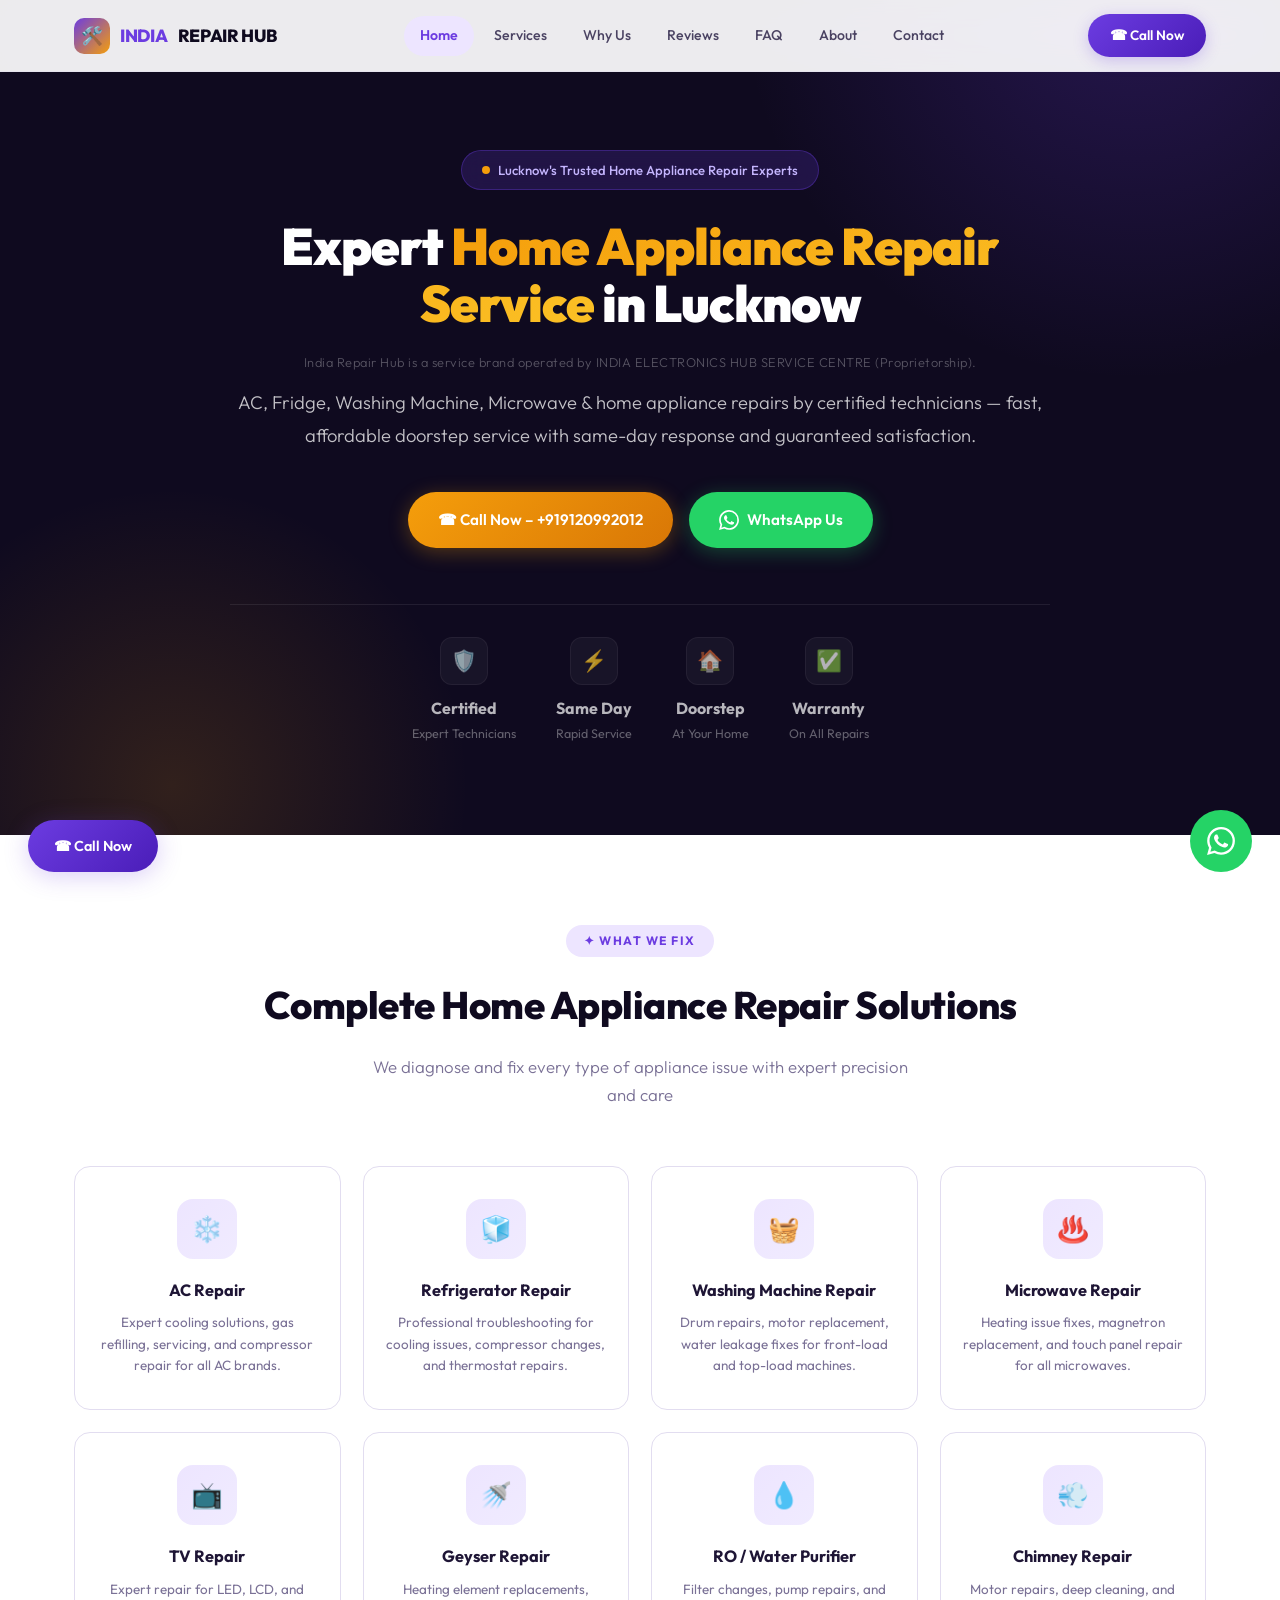
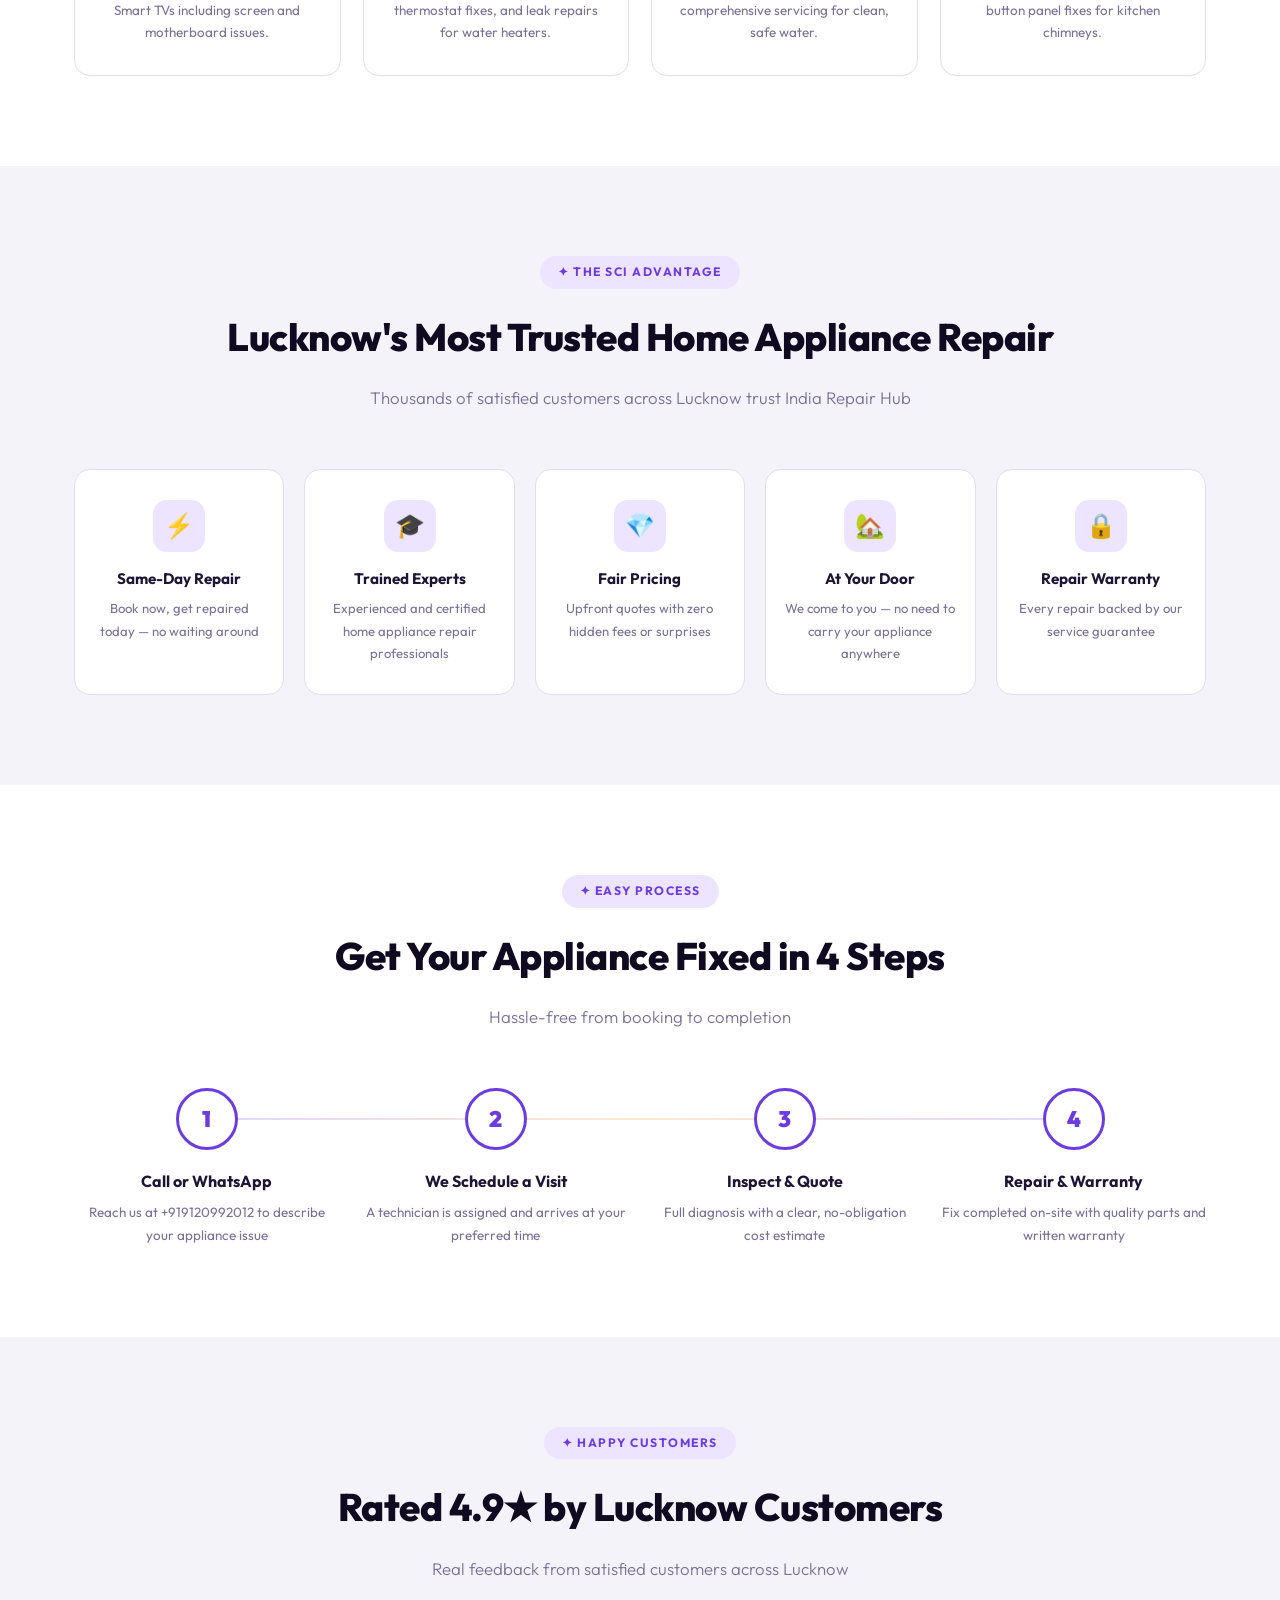
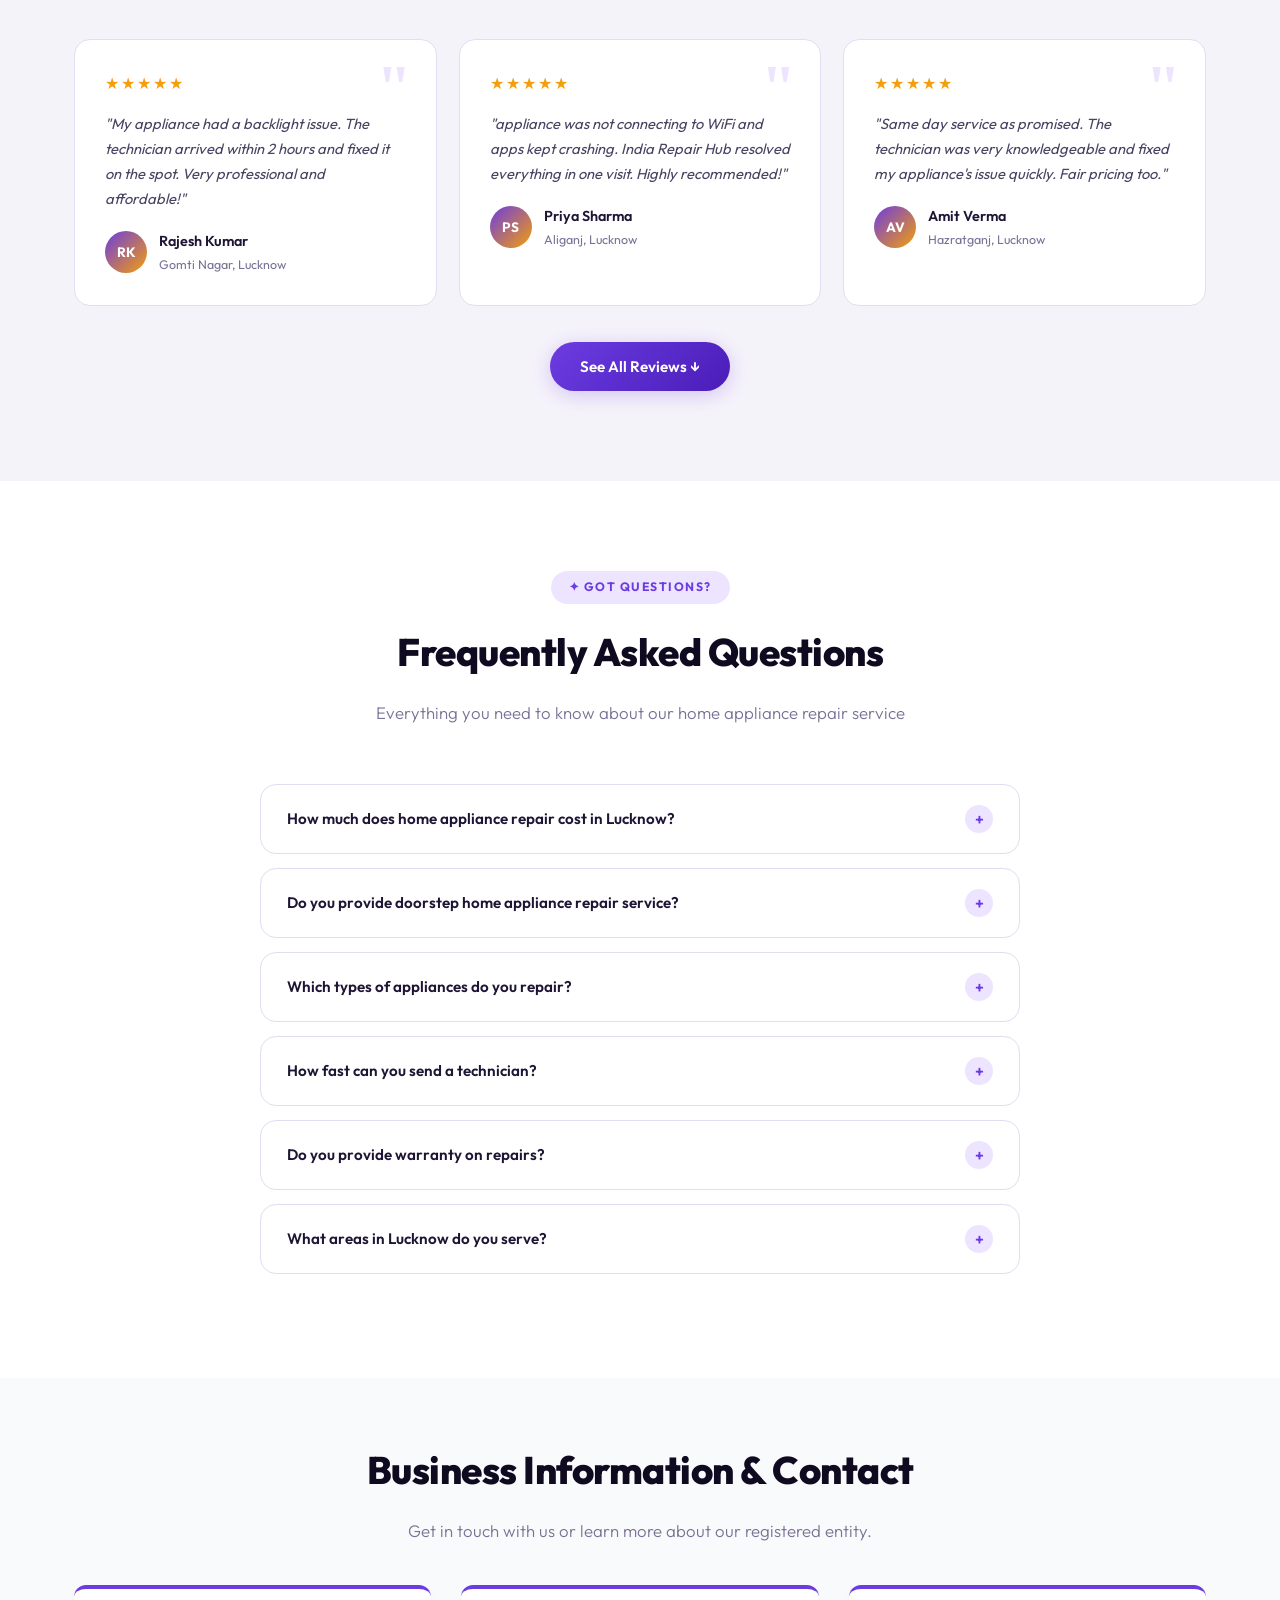
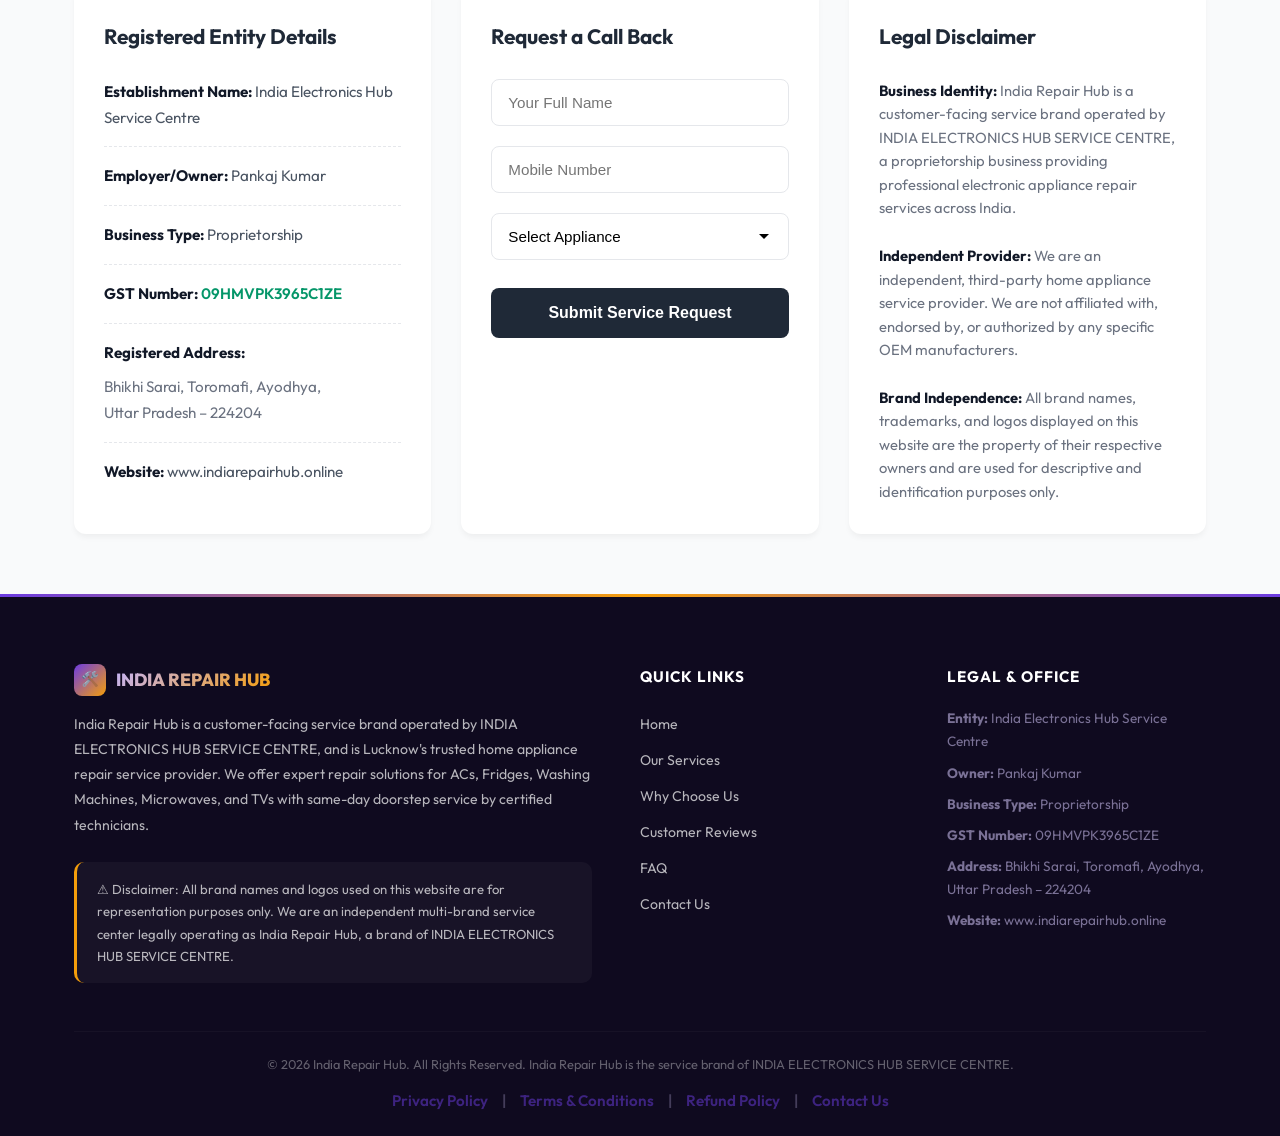
==== index.html @ 1c777e24 "Initial commit with India Repair Hub updates" ====
<!DOCTYPE html>
<html lang="en">
<head>
<meta charset="UTF-8">
<meta name="viewport" content="width=device-width, initial-scale=1.0">
<title>India Repair Hub – Expert Home Appliance Repair Service in Lucknow | AC, Fridge, Washing Machine, Microwave & TV</title>
<meta name="description" content="India Repair Hub offers expert AC, Fridge, Washing Machine, Microwave & home appliance repair in Lucknow. Same-day doorstep service by certified technicians. Call +919120992012 for instant booking.">
<meta name="keywords" content="home appliance repair Lucknow, LED home appliance repair, LCD home appliance repair, Smart home appliance repair, appliance service centre Lucknow, India Repair Hub">
<link rel="stylesheet" href="style.css">
<link rel="icon" type="image/svg+xml" href="data:image/svg+xml,<svg xmlns='http://www.w3.org/2000/svg' viewBox='0 0 100 100'><text y='.9em' font-size='90'>🛠️</text></svg>">
</head>
<body>

<!-- HEADER -->
<header class="header" id="header">
  <div class="header-inner">
    <a href="#home" class="logo">
      <span class="logo-icon">🛠️</span>
      INDIA <span>REPAIR HUB</span>
    </a>
    <nav class="nav" id="desktopNav">
      <a href="#home" class="active">Home</a>
      <a href="#services">Services</a>
      <a href="#why">Why Us</a>
      <a href="#reviews">Reviews</a>
      <a href="#faq">FAQ</a>
      <a href="#business-info">About</a>
      <a href="contact.html">Contact</a>
    </nav>
    <a href="tel:+919120992012" class="header-cta" id="headerCallBtn">&#9742; Call Now</a>
    <button class="menu-toggle" id="menuToggle" aria-label="Open menu">&#9776;</button>
  </div>
</header>

<!-- MOBILE NAV -->
<div class="mobile-nav" id="mobileNav">
  <button class="close-btn" id="closeNav" aria-label="Close menu">&times;</button>
  <a href="#home">Home</a>
  <a href="#services">Services</a>
  <a href="#why">Why Us</a>
  <a href="#reviews">Reviews</a>
  <a href="#faq">FAQ</a>
  <a href="#business-info">About</a>
      <a href="contact.html">Contact</a>
  <a href="tel:+919120992012" class="mobile-phone-btn">&#9742; Call +919120992012</a>
</div>

<!-- HERO -->
<section class="hero" id="home">
  <div class="container">
    <div class="hero-content">
      <div class="hero-badge">
        <span class="badge-dot"></span>
        Lucknow's Trusted Home Appliance Repair Experts
      </div>
      <h1>Expert <span class="highlight">Home Appliance Repair Service</span> in Lucknow</h1>
      <p style="font-size: 0.8rem; margin-bottom: 12px; color: rgba(255, 255, 255, 0.4); font-weight: 300; letter-spacing: 0.5px;">India Repair Hub is a service brand operated by INDIA ELECTRONICS HUB SERVICE CENTRE (Proprietorship).</p>
      <p>AC, Fridge, Washing Machine, Microwave & home appliance repairs by certified technicians — fast, affordable doorstep service with same-day response and guaranteed satisfaction.</p>
      <div class="hero-buttons">
        <a href="tel:+919120992012" class="btn btn-primary" id="heroCallBtn">&#9742; Call Now &ndash; +919120992012</a>
        <a href="https://wa.me/919120992012?text=Hi%2C%20I%20need%20home%20appliance%20repair%20service%20in%20Lucknow" target="_blank" class="btn btn-whatsapp" id="heroWhatsappBtn">
          <svg width="20" height="20" viewBox="0 0 24 24" fill="currentColor"><path d="M17.472 14.382c-.297-.149-1.758-.867-2.03-.967-.273-.099-.471-.148-.67.15-.197.297-.767.966-.94 1.164-.173.199-.347.223-.644.075-.297-.15-1.255-.463-2.39-1.475-.883-.788-1.48-1.761-1.653-2.059-.173-.297-.018-.458.13-.606.134-.133.298-.347.446-.52.149-.174.198-.298.298-.497.099-.198.05-.371-.025-.52-.075-.149-.669-1.612-.916-2.207-.242-.579-.487-.5-.669-.51-.173-.008-.371-.01-.57-.01-.198 0-.52.074-.792.372-.272.297-1.04 1.016-1.04 2.479 0 1.462 1.065 2.875 1.213 3.074.149.198 2.096 3.2 5.077 4.487.709.306 1.262.489 1.694.625.712.227 1.36.195 1.871.118.571-.085 1.758-.719 2.006-1.413.248-.694.248-1.289.173-1.413-.074-.124-.272-.198-.57-.347m-5.421 7.403h-.004a9.87 9.87 0 01-5.031-1.378l-.361-.214-3.741.982.998-3.648-.235-.374a9.86 9.86 0 01-1.51-5.26c.001-5.45 4.436-9.884 9.888-9.884 2.64 0 5.122 1.03 6.988 2.898a9.825 9.825 0 012.893 6.994c-.003 5.45-4.437 9.884-9.885 9.884m8.413-18.297A11.815 11.815 0 0012.05 0C5.495 0 .16 5.335.157 11.892c0 2.096.547 4.142 1.588 5.945L.057 24l6.305-1.654a11.882 11.882 0 005.683 1.448h.005c6.554 0 11.89-5.335 11.893-11.893a11.821 11.821 0 00-3.48-8.413z"/></svg>
          WhatsApp Us
        </a>
      </div>
      <div class="trust-bar">
        <div class="trust-item">
          <div class="t-icon">🛡️</div>
          <strong>Certified</strong>
          <span>Expert Technicians</span>
        </div>
        <div class="trust-item">
          <div class="t-icon">⚡</div>
          <strong>Same Day</strong>
          <span>Rapid Service</span>
        </div>
        <div class="trust-item">
          <div class="t-icon">🏠</div>
          <strong>Doorstep</strong>
          <span>At Your Home</span>
        </div>
        <div class="trust-item">
          <div class="t-icon">✅</div>
          <strong>Warranty</strong>
          <span>On All Repairs</span>
        </div>
      </div>
    </div>
  </div>
</section>

<!-- SERVICES -->
<section class="section" id="services">
  <div class="container">
    <div class="section-header">
      <div class="label">✦ What We Fix</div>
      <h2>Complete Home Appliance Repair Solutions</h2>
      <p>We diagnose and fix every type of appliance issue with expert precision and care</p>
    </div>
        <div class="services-grid">
      <a href="tel:+919120992012" class="service-card" id="serviceAc">
        <div class="s-icon">❄️</div>
        <h3>AC Repair</h3>
        <p>Expert cooling solutions, gas refilling, servicing, and compressor repair for all AC brands.</p>
      </a>
      <a href="tel:+919120992012" class="service-card" id="serviceFridge">
        <div class="s-icon">🧊</div>
        <h3>Refrigerator Repair</h3>
        <p>Professional troubleshooting for cooling issues, compressor changes, and thermostat repairs.</p>
      </a>
      <a href="tel:+919120992012" class="service-card" id="serviceWashingMachine">
        <div class="s-icon">🧺</div>
        <h3>Washing Machine Repair</h3>
        <p>Drum repairs, motor replacement, water leakage fixes for front-load and top-load machines.</p>
      </a>
      <a href="tel:+919120992012" class="service-card" id="serviceMicrowave">
        <div class="s-icon">♨️</div>
        <h3>Microwave Repair</h3>
        <p>Heating issue fixes, magnetron replacement, and touch panel repair for all microwaves.</p>
      </a>
      <a href="tel:+919120992012" class="service-card" id="serviceTv">
        <div class="s-icon">📺</div>
        <h3>TV Repair</h3>
        <p>Expert repair for LED, LCD, and Smart TVs including screen and motherboard issues.</p>
      </a>
      <a href="tel:+919120992012" class="service-card" id="serviceGeyser">
        <div class="s-icon">🚿</div>
        <h3>Geyser Repair</h3>
        <p>Heating element replacements, thermostat fixes, and leak repairs for water heaters.</p>
      </a>
      <a href="tel:+919120992012" class="service-card" id="serviceRO">
        <div class="s-icon">💧</div>
        <h3>RO / Water Purifier</h3>
        <p>Filter changes, pump repairs, and comprehensive servicing for clean, safe water.</p>
      </a>
      <a href="tel:+919120992012" class="service-card" id="serviceChimney">
        <div class="s-icon">💨</div>
        <h3>Chimney Repair</h3>
        <p>Motor repairs, deep cleaning, and button panel fixes for kitchen chimneys.</p>
      </a>
    </div>
  </div>
</section>

<!-- WHY CHOOSE US -->
<section class="section section-alt" id="why">
  <div class="container">
    <div class="section-header">
      <div class="label">✦ The SCI Advantage</div>
      <h2>Lucknow's Most Trusted Home Appliance Repair</h2>
      <p>Thousands of satisfied customers across Lucknow trust India Repair Hub</p>
    </div>
    <div class="why-grid">
      <div class="why-card" id="whySameDay">
        <div class="w-icon">⚡</div>
        <h3>Same-Day Repair</h3>
        <p>Book now, get repaired today — no waiting around</p>
      </div>
      <div class="why-card" id="whyCertified">
        <div class="w-icon">🎓</div>
        <h3>Trained Experts</h3>
        <p>Experienced and certified home appliance repair professionals</p>
      </div>
      <div class="why-card" id="whyPricing">
        <div class="w-icon">💎</div>
        <h3>Fair Pricing</h3>
        <p>Upfront quotes with zero hidden fees or surprises</p>
      </div>
      <div class="why-card" id="whyDoorstep">
        <div class="w-icon">🏡</div>
        <h3>At Your Door</h3>
        <p>We come to you — no need to carry your appliance anywhere</p>
      </div>
      <div class="why-card" id="whyWarranty">
        <div class="w-icon">🔒</div>
        <h3>Repair Warranty</h3>
        <p>Every repair backed by our service guarantee</p>
      </div>
    </div>
  </div>
</section>

<!-- HOW IT WORKS -->
<section class="section" id="process">
  <div class="container">
    <div class="section-header">
      <div class="label">✦ Easy Process</div>
      <h2>Get Your Appliance Fixed in 4 Steps</h2>
      <p>Hassle-free from booking to completion</p>
    </div>
    <div class="process-grid">
      <div class="process-card" id="step1">
        <div class="step">1</div>
        <h3>Call or WhatsApp</h3>
        <p>Reach us at +919120992012 to describe your appliance issue</p>
      </div>
      <div class="process-card" id="step2">
        <div class="step">2</div>
        <h3>We Schedule a Visit</h3>
        <p>A technician is assigned and arrives at your preferred time</p>
      </div>
      <div class="process-card" id="step3">
        <div class="step">3</div>
        <h3>Inspect & Quote</h3>
        <p>Full diagnosis with a clear, no-obligation cost estimate</p>
      </div>
      <div class="process-card" id="step4">
        <div class="step">4</div>
        <h3>Repair & Warranty</h3>
        <p>Fix completed on-site with quality parts and written warranty</p>
      </div>
    </div>
  </div>
</section>

<!-- REVIEWS -->
<section class="section section-alt" id="reviews">
  <div class="container">
    <div class="section-header">
      <div class="label">✦ Happy Customers</div>
      <h2>Rated 4.9★ by Lucknow Customers</h2>
      <p>Real feedback from satisfied customers across Lucknow</p>
    </div>
    <div class="reviews-grid">
      <div class="review-card" id="review1">
        <div class="review-stars">★★★★★</div>
        <p>"My appliance had a backlight issue. The technician arrived within 2 hours and fixed it on the spot. Very professional and affordable!"</p>
        <div class="reviewer"><div class="reviewer-avatar">RK</div><div><div class="reviewer-name">Rajesh Kumar</div><div class="reviewer-loc">Gomti Nagar, Lucknow</div></div></div>
      </div>
      <div class="review-card" id="review2">
        <div class="review-stars">★★★★★</div>
        <p>"appliance was not connecting to WiFi and apps kept crashing. India Repair Hub resolved everything in one visit. Highly recommended!"</p>
        <div class="reviewer"><div class="reviewer-avatar">PS</div><div><div class="reviewer-name">Priya Sharma</div><div class="reviewer-loc">Aliganj, Lucknow</div></div></div>
      </div>
      <div class="review-card" id="review3">
        <div class="review-stars">★★★★★</div>
        <p>"Same day service as promised. The technician was very knowledgeable and fixed my appliance's issue quickly. Fair pricing too."</p>
        <div class="reviewer"><div class="reviewer-avatar">AV</div><div><div class="reviewer-name">Amit Verma</div><div class="reviewer-loc">Hazratganj, Lucknow</div></div></div>
      </div>
      <div class="review-card hidden-review" id="review4">
        <div class="review-stars">★★★★★</div>
        <p>"appliance screen had lines appearing on it. Called them and they sent a technician within 2 hours. Great experience, very polite and skilled!"</p>
        <div class="reviewer"><div class="reviewer-avatar">SM</div><div><div class="reviewer-name">Sneha Mishra</div><div class="reviewer-loc">Indira Nagar, Lucknow</div></div></div>
      </div>
      <div class="review-card hidden-review" id="review5">
        <div class="review-stars">★★★★★</div>
        <p>"Very trustworthy service. No hidden charges and the repair was done right in front of me. Will definitely use again for any appliance issues."</p>
        <div class="reviewer"><div class="reviewer-avatar">VG</div><div><div class="reviewer-name">Vikram Gupta</div><div class="reviewer-loc">Mahanagar, Lucknow</div></div></div>
      </div>
      <div class="review-card hidden-review" id="review6">
        <div class="review-stars">★★★★★</div>
        <p>"Power issue in my appliance was fixed in 30 minutes. The technician explained the problem clearly. Very happy with the service and pricing."</p>
        <div class="reviewer"><div class="reviewer-avatar">NK</div><div><div class="reviewer-name">Neha Kapoor</div><div class="reviewer-loc">Arya Nagar, Lucknow</div></div></div>
      </div>
    </div>
    <div style="text-align:center;margin-top:36px">
      <button class="btn btn-violet" id="seeAllReviewsBtn" onclick="toggleAllReviews()">See All Reviews ↓</button>
    </div>
  </div>
</section>

<!-- FAQ -->
<section class="section" id="faq">
  <div class="container">
    <div class="section-header">
      <div class="label">✦ Got Questions?</div>
      <h2>Frequently Asked Questions</h2>
      <p>Everything you need to know about our home appliance repair service</p>
    </div>
    <div class="faq-list">
      <div class="faq-item" id="faq1">
        <button class="faq-q" onclick="toggleFaq(this)">How much does home appliance repair cost in Lucknow? <span class="icon">+</span></button>
        <div class="faq-a">home appliance repair costs depend on the issue and appliance model. Basic repairs start from ₹300. After diagnosis, our technician will provide an exact quote before proceeding with the repair.</div>
      </div>
      <div class="faq-item" id="faq2">
        <button class="faq-q" onclick="toggleFaq(this)">Do you provide doorstep home appliance repair service? <span class="icon">+</span></button>
        <div class="faq-a">Yes! We provide doorstep home appliance repair service across Lucknow. Our technician will visit your home and repair your appliance on the spot in most cases.</div>
      </div>
      <div class="faq-item" id="faq3">
        <button class="faq-q" onclick="toggleFaq(this)">Which types of appliances do you repair? <span class="icon">+</span></button>
        <div class="faq-a">We repair all types of home appliances — ACs, Refrigerators, Washing Machines, Microwaves, Geysers, ROs, and TVs from all leading manufacturers.</div>
      </div>
      <div class="faq-item" id="faq4">
        <button class="faq-q" onclick="toggleFaq(this)">How fast can you send a technician? <span class="icon">+</span></button>
        <div class="faq-a">We aim for same-day service across Lucknow. In most areas, a technician can reach you within 2-4 hours of booking. For urgent requests, we prioritize immediate dispatch.</div>
      </div>
      <div class="faq-item" id="faq5">
        <button class="faq-q" onclick="toggleFaq(this)">Do you provide warranty on repairs? <span class="icon">+</span></button>
        <div class="faq-a">Absolutely. All repairs and replacement parts come with a service warranty. The duration depends on the repair type and is communicated upfront before work begins.</div>
      </div>
      <div class="faq-item" id="faq6">
        <button class="faq-q" onclick="toggleFaq(this)">What areas in Lucknow do you serve? <span class="icon">+</span></button>
        <div class="faq-a">We serve all areas across Lucknow including Gomti Nagar, Hazratganj, Aliganj, Indira Nagar, Mahanagar, Arya Nagar, Alambagh, Chinhat, Rajajipuram, Vikas Nagar, and more.</div>
      </div>
    </div>
  </div>
</section>

<!-- BUSINESS INFORMATION & CONTACT -->
<section class="section section-alt" id="business-info" style="background-color: #f9fafb; padding: 60px 0;">
  <div class="container">
    <div class="section-header" style="text-align: center; margin-bottom: 40px;">
      <h2>Business Information & Contact</h2>
      <p style="color: var(--text-light); margin-top: 10px;">Get in touch with us or learn more about our registered entity.</p>
    </div>
    <div style="display: grid; grid-template-columns: repeat(auto-fit, minmax(320px, 1fr)); gap: 30px;">
      
      <!-- Card 1: Registered Entity Details -->
      <div style="background: white; padding: 30px; border-radius: 12px; box-shadow: 0 4px 6px -1px rgba(0, 0, 0, 0.05); border-top: 4px solid var(--primary);">
        <h3 style="font-size: 1.3rem; font-weight: 700; color: #1f2937; margin-bottom: 24px;">Registered Entity Details</h3>
        <div style="display: flex; flex-direction: column; gap: 16px; font-size: 0.95rem; color: #4b5563;">
          <div><strong style="color: #111827;">Establishment Name:</strong> India Electronics Hub Service Centre</div>
          <hr style="border: none; border-top: 1px dashed #e5e7eb;">
          <div><strong style="color: #111827;">Employer/Owner:</strong> Pankaj Kumar</div>
          <hr style="border: none; border-top: 1px dashed #e5e7eb;">
          <div><strong style="color: #111827;">Business Type:</strong> Proprietorship</div>
          <hr style="border: none; border-top: 1px dashed #e5e7eb;">
          <div><strong style="color: #111827;">GST Number:</strong> <span style="color: #059669; font-weight: 600;">09HMVPK3965C1ZE</span></div>
          <hr style="border: none; border-top: 1px dashed #e5e7eb;">
          <div>
            <strong style="color: #111827; display: block; margin-bottom: 8px;">Registered Address:</strong>
            <span style="color: #6b7280; line-height: 1.5;">Bhikhi Sarai, Toromafi, Ayodhya,<br>Uttar Pradesh – 224204</span>
          </div>
          <hr style="border: none; border-top: 1px dashed #e5e7eb;">
          <div><strong style="color: #111827;">Website:</strong> www.indiarepairhub.online</div>
        </div>
      </div>

      <!-- Card 2: Request a Call Back -->
      <div style="background: white; padding: 30px; border-radius: 12px; box-shadow: 0 4px 6px -1px rgba(0, 0, 0, 0.05); border-top: 4px solid var(--primary);">
        <h3 style="font-size: 1.3rem; font-weight: 700; color: #1f2937; margin-bottom: 24px;">Request a Call Back</h3>
        <form style="display: flex; flex-direction: column; gap: 20px;">
          <input type="text" placeholder="Your Full Name" required style="width: 100%; padding: 14px 16px; border: 1px solid #e5e7eb; border-radius: 8px; font-size: 0.95rem; outline: none; transition: border-color 0.3s;" onfocus="this.style.borderColor='var(--primary)'" onblur="this.style.borderColor='#e5e7eb'">
          <input type="tel" placeholder="Mobile Number" required style="width: 100%; padding: 14px 16px; border: 1px solid #e5e7eb; border-radius: 8px; font-size: 0.95rem; outline: none; transition: border-color 0.3s;" onfocus="this.style.borderColor='var(--primary)'" onblur="this.style.borderColor='#e5e7eb'">
          <select required style="width: 100%; padding: 14px 16px; border: 1px solid #e5e7eb; border-radius: 8px; font-size: 0.95rem; outline: none; appearance: none; background: white url('data:image/svg+xml;utf8,<svg fill=%22black%22 height=%2224%22 viewBox=%220 0 24 24%22 width=%2224%22 xmlns=%22http://www.w3.org/2000/svg%22><path d=%22M7 10l5 5 5-5z%22/></svg>') no-repeat right 12px center; transition: border-color 0.3s;" onfocus="this.style.borderColor='var(--primary)'" onblur="this.style.borderColor='#e5e7eb'">
            <option value="" disabled selected>Select Appliance</option>
            <option value="AC">AC</option>
            <option value="Refrigerator">Refrigerator</option>
            <option value="Washing Machine">Washing Machine</option>
            <option value="Microwave">Microwave</option>
            <option value="TV">TV</option>
          </select>
          <button type="submit" style="width: 100%; padding: 16px; background: #1f2937; color: white; border: none; border-radius: 8px; font-size: 1rem; font-weight: 600; cursor: pointer; transition: background-color 0.3s; margin-top: 8px;" onmouseover="this.style.backgroundColor='#111827'" onmouseout="this.style.backgroundColor='#1f2937'">Submit Service Request</button>
        </form>
      </div>

      <!-- Card 3: Legal Disclaimer -->
      <div style="background: white; padding: 30px; border-radius: 12px; box-shadow: 0 4px 6px -1px rgba(0, 0, 0, 0.05); border-top: 4px solid var(--primary);">
        <h3 style="font-size: 1.3rem; font-weight: 700; color: #1f2937; margin-bottom: 24px;">Legal Disclaimer</h3>
        <div style="display: flex; flex-direction: column; gap: 24px; font-size: 0.92rem; color: #6b7280; line-height: 1.6;">
          <div><strong style="color: #111827;">Business Identity:</strong> India Repair Hub is a customer-facing service brand operated by INDIA ELECTRONICS HUB SERVICE CENTRE, a proprietorship business providing professional electronic appliance repair services across India.</div>
          <div><strong style="color: #111827;">Independent Provider:</strong> We are an independent, third-party home appliance service provider. We are not affiliated with, endorsed by, or authorized by any specific OEM manufacturers.</div>
          <div><strong style="color: #111827;">Brand Independence:</strong> All brand names, trademarks, and logos displayed on this website are the property of their respective owners and are used for descriptive and identification purposes only.</div>
        </div>
      </div>

    </div>
  </div>
</section>

<!-- FOOTER -->
<footer class="footer" id="siteFooter">
  <div class="container">
    <div class="footer-grid">
      <div>
        <div class="footer-logo">
          <span class="fl-icon">🛠️</span>
          <span class="fl-text">INDIA <span>REPAIR HUB</span></span>
        </div>
        <p class="footer-about">India Repair Hub is a customer-facing service brand operated by INDIA ELECTRONICS HUB SERVICE CENTRE, and is Lucknow's trusted home appliance repair service provider. We offer expert repair solutions for ACs, Fridges, Washing Machines, Microwaves, and TVs with same-day doorstep service by certified technicians.</p>
        <div class="footer-disclaimer">⚠ Disclaimer: All brand names and logos used on this website are for representation purposes only. We are an independent multi-brand service center legally operating as India Repair Hub, a brand of INDIA ELECTRONICS HUB SERVICE CENTRE.</div>
      </div>
      <div>
        <h4>Quick Links</h4>
        <div class="footer-links">
          <a href="index.html#home">Home</a>
          <a href="index.html#services">Our Services</a>
          <a href="index.html#why">Why Choose Us</a>
          <a href="index.html#reviews">Customer Reviews</a>
          <a href="index.html#faq">FAQ</a>
          <a href="contact.html">Contact Us</a>
        </div>
      </div>
      <div>
        <h4>Legal & Office</h4>
        <div style="font-size: 0.85rem; color: var(--text-light); display: flex; flex-direction: column; gap: 8px;">
          <div><strong>Entity:</strong> India Electronics Hub Service Centre</div>
          <div><strong>Owner:</strong> Pankaj Kumar</div>
          <div><strong>Business Type:</strong> Proprietorship</div>
          <div><strong>GST Number:</strong> 09HMVPK3965C1ZE</div>
          <div><strong>Address:</strong> Bhikhi Sarai, Toromafi, Ayodhya, Uttar Pradesh – 224204</div>
          <div><strong>Website:</strong> www.indiarepairhub.online</div>
        </div>
      </div>
    </div>
    <div class="footer-bottom">
      <div style="margin-bottom: 12px;">&copy; 2026 India Repair Hub. All Rights Reserved. India Repair Hub is the service brand of INDIA ELECTRONICS HUB SERVICE CENTRE.</div>
      <div style="display: flex; justify-content: center; align-items: center; gap: 14px; flex-wrap: wrap; font-size: 0.95rem; font-weight: 600;">
        <a href="privacy-policy.html" style="color: var(--primary); text-decoration: none;" onmouseover="this.style.color='var(--primary-dark)'" onmouseout="this.style.color='var(--primary)'">Privacy Policy</a>
        <span style="color: var(--text-light);">|</span>
        <a href="terms-and-conditions.html" style="color: var(--primary); text-decoration: none;" onmouseover="this.style.color='var(--primary-dark)'" onmouseout="this.style.color='var(--primary)'">Terms & Conditions</a>
        <span style="color: var(--text-light);">|</span>
        <a href="refund-policy.html" style="color: var(--primary); text-decoration: none;" onmouseover="this.style.color='var(--primary-dark)'" onmouseout="this.style.color='var(--primary)'">Refund Policy</a>
        <span style="color: var(--text-light);">|</span>
        <a href="contact.html" style="color: var(--primary); text-decoration: none;" onmouseover="this.style.color='var(--primary-dark)'" onmouseout="this.style.color='var(--primary)'">Contact Us</a>
      </div>
    </div>
  </div>
</footer>

<!-- FLOATING BUTTONS -->
<a href="https://wa.me/919120992012?text=Hi%2C%20I%20need%20home%20appliance%20repair%20service%20in%20Lucknow" target="_blank" class="floating-whatsapp" aria-label="WhatsApp" id="floatingWa">
  <svg width="28" height="28" viewBox="0 0 24 24" fill="white"><path d="M17.472 14.382c-.297-.149-1.758-.867-2.03-.967-.273-.099-.471-.148-.67.15-.197.297-.767.966-.94 1.164-.173.199-.347.223-.644.075-.297-.15-1.255-.463-2.39-1.475-.883-.788-1.48-1.761-1.653-2.059-.173-.297-.018-.458.13-.606.134-.133.298-.347.446-.52.149-.174.198-.298.298-.497.099-.198.05-.371-.025-.52-.075-.149-.669-1.612-.916-2.207-.242-.579-.487-.5-.669-.51-.173-.008-.371-.01-.57-.01-.198 0-.52.074-.792.372-.272.297-1.04 1.016-1.04 2.479 0 1.462 1.065 2.875 1.213 3.074.149.198 2.096 3.2 5.077 4.487.709.306 1.262.489 1.694.625.712.227 1.36.195 1.871.118.571-.085 1.758-.719 2.006-1.413.248-.694.248-1.289.173-1.413-.074-.124-.272-.198-.57-.347m-5.421 7.403h-.004a9.87 9.87 0 01-5.031-1.378l-.361-.214-3.741.982.998-3.648-.235-.374a9.86 9.86 0 01-1.51-5.26c.001-5.45 4.436-9.884 9.888-9.884 2.64 0 5.122 1.03 6.988 2.898a9.825 9.825 0 012.893 6.994c-.003 5.45-4.437 9.884-9.885 9.884m8.413-18.297A11.815 11.815 0 0012.05 0C5.495 0 .16 5.335.157 11.892c0 2.096.547 4.142 1.588 5.945L.057 24l6.305-1.654a11.882 11.882 0 005.683 1.448h.005c6.554 0 11.89-5.335 11.893-11.893a11.821 11.821 0 00-3.48-8.413z"/></svg>
</a>
<a href="tel:+919120992012" class="floating-call" id="floatingCall">&#9742; Call Now</a>

<script>
// Sticky header effect
window.addEventListener("scroll", function() {
  document.getElementById("header").classList.toggle("scrolled", window.scrollY > 50);
});

// Mobile nav toggle
document.getElementById("menuToggle").addEventListener("click", function() {
  document.getElementById("mobileNav").classList.add("open");
});
document.getElementById("closeNav").addEventListener("click", function() {
  document.getElementById("mobileNav").classList.remove("open");
});

// Close mobile nav on link click
document.querySelectorAll('.mobile-nav a:not(.close-btn):not(.mobile-phone-btn)').forEach(function(link) {
  link.addEventListener('click', function() {
    document.getElementById('mobileNav').classList.remove('open');
  });
});

// FAQ accordion
function toggleFaq(btn) {
  var item = btn.parentElement;
  document.querySelectorAll('.faq-item.open').forEach(function(el) {
    if (el !== item) el.classList.remove('open');
  });
  item.classList.toggle("open");
}

// Scroll-triggered fade-in animation
var observerOptions = { threshold: 0.15, rootMargin: '0px 0px -40px 0px' };
var observer = new IntersectionObserver(function(entries) {
  entries.forEach(function(entry) {
    if (entry.isIntersecting) {
      entry.target.style.opacity = '1';
      entry.target.style.transform = 'translateY(0)';
    }
  });
}, observerOptions);

document.querySelectorAll('.service-card, .why-card, .process-card, .review-card:not(.hidden-review)').forEach(function(el) {
  el.style.opacity = '0';
  el.style.transform = 'translateY(24px)';
  el.style.transition = 'opacity 0.6s cubic-bezier(0.22,1,0.36,1), transform 0.6s cubic-bezier(0.22,1,0.36,1)';
  observer.observe(el);
});

// Toggle all reviews
function toggleAllReviews() {
  var hidden = document.querySelectorAll('.hidden-review');
  var btn = document.getElementById('seeAllReviewsBtn');
  var isShowing = hidden[0].style.display === 'block';
  hidden.forEach(function(el) {
    if (isShowing) {
      el.style.display = 'none';
    } else {
      el.style.display = 'block';
      el.style.opacity = '0';
      el.style.transform = 'translateY(24px)';
      el.style.transition = 'opacity 0.6s cubic-bezier(0.22,1,0.36,1), transform 0.6s cubic-bezier(0.22,1,0.36,1)';
      setTimeout(function() { el.style.opacity = '1'; el.style.transform = 'translateY(0)'; }, 50);
    }
  });
  btn.textContent = isShowing ? 'See All Reviews ↓' : 'Show Less ↑';
}
</script>
</body>
</html>
---- style.css ----
@import url('https://fonts.googleapis.com/css2?family=Outfit:wght@300;400;500;600;700;800;900&display=swap');

:root {
  /* Unique Indigo-Amber premium palette */
  --primary: #6C3CE1;
  --primary-dark: #4A1DB8;
  --primary-light: #EDE5FF;
  --primary-glow: rgba(108,60,225,0.25);
  --accent: #F59E0B;
  --accent-dark: #D97706;
  --accent-light: #FEF3C7;
  --dark: #0F0A1F;
  --dark-card: #1A1230;
  --text: #1E1535;
  --text-mid: #4A4262;
  --text-light: #7A7196;
  --white: #FFFFFF;
  --off-white: #FAFAFD;
  --light-bg: #F5F3FA;
  --border: #E2DDF0;
  --success: #10B981;
  --whatsapp: #25D366;
  --shadow-sm: 0 2px 12px rgba(108,60,225,0.06);
  --shadow-md: 0 8px 30px rgba(108,60,225,0.10);
  --shadow-lg: 0 16px 50px rgba(108,60,225,0.14);
  --shadow-glow: 0 0 40px rgba(108,60,225,0.18);
  --radius: 16px;
  --radius-sm: 10px;
  --radius-xs: 6px;
  --ease: cubic-bezier(0.22, 1, 0.36, 1);
}

*, *::before, *::after { box-sizing: border-box; margin: 0; padding: 0; }
html { scroll-behavior: smooth; scroll-padding-top: 90px; }

body {
  font-family: 'Outfit', sans-serif;
  color: var(--text);
  line-height: 1.7;
  background: var(--white);
  -webkit-font-smoothing: antialiased;
  overflow-x: hidden;
}

a { text-decoration: none; color: inherit; }
ul { list-style: none; }
img { max-width: 100%; display: block; }
.container { max-width: 1180px; margin: 0 auto; padding: 0 24px; }

/* ===== ANIMATIONS ===== */
@keyframes floatY {
  0%, 100% { transform: translateY(0); }
  50% { transform: translateY(-8px); }
}
@keyframes shimmer {
  0% { background-position: -200% center; }
  100% { background-position: 200% center; }
}
@keyframes pulseGlow {
  0%, 100% { box-shadow: 0 0 0 0 var(--primary-glow); }
  50% { box-shadow: 0 0 0 12px rgba(108,60,225,0); }
}
@keyframes pulseWA {
  0%, 100% { box-shadow: 0 4px 20px rgba(37,211,102,0.35); }
  50% { box-shadow: 0 4px 35px rgba(37,211,102,0.55); }
}
@keyframes slideUp {
  from { opacity: 0; transform: translateY(30px); }
  to { opacity: 1; transform: translateY(0); }
}
@keyframes spinSlow {
  from { transform: rotate(0deg); }
  to { transform: rotate(360deg); }
}

/* ===== HEADER ===== */
.header {
  position: fixed; top: 0; left: 0; right: 0; z-index: 1000;
  background: rgba(255,255,255,0.92);
  backdrop-filter: blur(20px) saturate(180%);
  -webkit-backdrop-filter: blur(20px) saturate(180%);
  border-bottom: 1px solid rgba(226,221,240,0.5);
  transition: all 0.4s var(--ease);
}
.header.scrolled {
  box-shadow: var(--shadow-md);
  background: rgba(255,255,255,0.97);
}
.header-inner {
  display: flex; align-items: center; justify-content: space-between;
  padding: 14px 24px; max-width: 1180px; margin: 0 auto;
}
.logo {
  font-size: 1.1rem; font-weight: 800; color: var(--primary);
  display: flex; align-items: center; gap: 10px;
  letter-spacing: -0.3px;
}
.logo span { color: var(--dark); }
.logo-icon {
  width: 36px; height: 36px; border-radius: 10px;
  background: linear-gradient(135deg, var(--primary), var(--accent));
  display: flex; align-items: center; justify-content: center;
  font-size: 1.1rem; color: white;
}
.nav { display: flex; align-items: center; gap: 4px; }
.nav a {
  padding: 8px 16px; border-radius: 50px;
  font-size: 0.88rem; font-weight: 500; color: var(--text-mid);
  transition: all 0.3s var(--ease); position: relative;
}
.nav a:hover, .nav a.active {
  background: var(--primary-light); color: var(--primary); font-weight: 600;
}
.header-cta {
  display: inline-flex; align-items: center; gap: 6px;
  background: linear-gradient(135deg, var(--primary), var(--primary-dark));
  color: var(--white);
  padding: 10px 22px; border-radius: 50px;
  font-weight: 600; font-size: 0.85rem;
  transition: all 0.3s var(--ease);
  box-shadow: 0 4px 15px var(--primary-glow);
}
.header-cta:hover {
  transform: translateY(-2px);
  box-shadow: 0 6px 25px var(--primary-glow);
}
.menu-toggle {
  display: none; background: none; border: none; font-size: 1.5rem;
  color: var(--dark); cursor: pointer;
}

/* ===== HERO ===== */
.hero {
  padding: 150px 0 90px;
  background: var(--dark);
  position: relative; overflow: hidden; color: var(--white);
}
.hero::before {
  content: ''; position: absolute; top: -50%; right: -20%;
  width: 800px; height: 800px; border-radius: 50%;
  background: radial-gradient(circle, rgba(108,60,225,0.25) 0%, transparent 70%);
  animation: floatY 8s ease-in-out infinite;
}
.hero::after {
  content: ''; position: absolute; bottom: -30%; left: -10%;
  width: 600px; height: 600px; border-radius: 50%;
  background: radial-gradient(circle, rgba(245,158,11,0.15) 0%, transparent 70%);
  animation: floatY 10s ease-in-out infinite 2s;
}
.hero-content {
  position: relative; z-index: 2; text-align: center;
  max-width: 820px; margin: 0 auto;
  animation: slideUp 0.8s var(--ease);
}
.hero-badge {
  display: inline-flex; align-items: center; gap: 8px;
  background: rgba(108,60,225,0.2);
  border: 1px solid rgba(108,60,225,0.35);
  padding: 8px 20px; border-radius: 50px;
  font-size: 0.82rem; font-weight: 500; margin-bottom: 28px;
  backdrop-filter: blur(10px);
  color: #C4B5FD;
}
.hero-badge .badge-dot {
  width: 8px; height: 8px; border-radius: 50%;
  background: var(--accent); animation: pulseGlow 2s infinite;
}
.hero h1 {
  font-size: 3.2rem; font-weight: 900; line-height: 1.1;
  margin-bottom: 20px; letter-spacing: -1px;
}
.hero h1 .highlight {
  background: linear-gradient(135deg, var(--accent), #FBBF24, var(--accent));
  background-size: 200% auto;
  -webkit-background-clip: text;
  -webkit-text-fill-color: transparent;
  background-clip: text;
  animation: shimmer 4s linear infinite;
}
.hero p {
  font-size: 1.15rem; opacity: 0.75; margin-bottom: 40px;
  line-height: 1.8; font-weight: 300;
}
.hero-buttons { display: flex; gap: 16px; justify-content: center; flex-wrap: wrap; }

/* Buttons */
.btn {
  display: inline-flex; align-items: center; gap: 8px;
  padding: 15px 30px; border-radius: 50px;
  font-weight: 600; font-size: 0.95rem;
  transition: all 0.35s var(--ease); border: none; cursor: pointer;
  font-family: 'Outfit', sans-serif; position: relative; overflow: hidden;
}
.btn-primary {
  background: linear-gradient(135deg, var(--accent), var(--accent-dark));
  color: var(--white);
  box-shadow: 0 4px 20px rgba(245,158,11,0.3);
}
.btn-primary:hover {
  transform: translateY(-3px);
  box-shadow: 0 8px 30px rgba(245,158,11,0.45);
}
.btn-whatsapp {
  background: var(--whatsapp); color: var(--white);
  box-shadow: 0 4px 20px rgba(37,211,102,0.3);
}
.btn-whatsapp:hover {
  background: #1EBE5D; transform: translateY(-3px);
  box-shadow: 0 8px 30px rgba(37,211,102,0.4);
}
.btn-violet {
  background: linear-gradient(135deg, var(--primary), var(--primary-dark));
  color: var(--white);
  box-shadow: 0 4px 20px var(--primary-glow);
}
.btn-violet:hover {
  transform: translateY(-3px);
  box-shadow: 0 8px 30px var(--primary-glow);
}

/* Trust Bar */
.trust-bar {
  display: flex; justify-content: center; gap: 40px;
  margin-top: 56px; padding-top: 32px;
  border-top: 1px solid rgba(255,255,255,0.08);
}
.trust-item { text-align: center; font-size: 0.82rem; opacity: 0.7; }
.trust-item .t-icon {
  width: 48px; height: 48px; border-radius: 12px;
  background: rgba(255,255,255,0.06);
  border: 1px solid rgba(255,255,255,0.08);
  display: flex; align-items: center; justify-content: center;
  font-size: 1.3rem; margin: 0 auto 10px;
}
.trust-item strong { display: block; font-size: 1rem; color: var(--white); }
.trust-item span { font-size: 0.78rem; color: rgba(255,255,255,0.5); }

/* ===== SECTIONS ===== */
.section { padding: 90px 0; }
.section-alt { background: var(--light-bg); }
.section-header { text-align: center; margin-bottom: 56px; }
.section-header .label {
  display: inline-flex; align-items: center; gap: 6px;
  background: var(--primary-light); color: var(--primary);
  padding: 6px 18px; border-radius: 50px;
  font-size: 0.76rem; font-weight: 700; text-transform: uppercase;
  letter-spacing: 1.5px; margin-bottom: 16px;
}
.section-header h2 {
  font-size: 2.4rem; font-weight: 800; color: var(--dark);
  margin-bottom: 14px; letter-spacing: -0.5px;
}
.section-header > p {
  color: var(--text-light); max-width: 560px; margin: 0 auto;
  font-size: 1.05rem; font-weight: 300;
}

/* ===== SERVICES ===== */
.services-grid {
  display: grid; grid-template-columns: repeat(4, 1fr); gap: 22px;
}
.service-card {
  background: var(--white); border: 1px solid var(--border);
  border-radius: var(--radius); padding: 32px 22px;
  text-align: center; transition: all 0.4s var(--ease);
  position: relative;
}
.service-card::before {
  content: ''; position: absolute; top: 0; left: 50%;
  transform: translateX(-50%); width: 50px; height: 3px;
  background: linear-gradient(90deg, var(--primary), var(--accent));
  border-radius: 0 0 4px 4px; opacity: 0;
  transition: all 0.4s var(--ease);
}
.service-card:hover {
  transform: translateY(-8px);
  box-shadow: var(--shadow-lg);
  border-color: rgba(108,60,225,0.2);
}
.service-card:hover::before { opacity: 1; width: 80px; }
a.service-card { display: block; color: inherit; cursor: pointer; }
.service-card .s-icon {
  width: 60px; height: 60px; border-radius: 16px;
  background: linear-gradient(135deg, var(--primary-light), #F0EBFF);
  color: var(--primary);
  display: flex; align-items: center; justify-content: center;
  font-size: 1.6rem; margin: 0 auto 18px;
  transition: all 0.4s var(--ease);
}
.service-card:hover .s-icon {
  background: linear-gradient(135deg, var(--primary), var(--primary-dark));
  color: white; transform: scale(1.08);
}
.service-card h3 { font-size: 1.02rem; font-weight: 700; margin-bottom: 8px; }
.service-card p { font-size: 0.84rem; color: var(--text-light); line-height: 1.6; }

/* ===== BRANDS ===== */
.brands-grid {
  display: grid; grid-template-columns: repeat(6, 1fr); gap: 16px;
}
.brand-card {
  background: var(--white); border: 1px solid var(--border);
  border-radius: var(--radius); padding: 22px 14px;
  text-align: center; transition: all 0.4s var(--ease);
  cursor: pointer; position: relative; overflow: hidden;
}
.brand-card::after {
  content: ''; position: absolute; inset: 0;
  background: linear-gradient(135deg, rgba(108,60,225,0.05), rgba(245,158,11,0.05));
  opacity: 0; transition: opacity 0.4s var(--ease);
}
.brand-card:hover {
  transform: translateY(-5px); box-shadow: var(--shadow-md);
  border-color: rgba(108,60,225,0.25);
}
.brand-card:hover::after { opacity: 1; }
.brand-card .b-dot {
  width: 40px; height: 40px; border-radius: 50%;
  margin: 0 auto 10px;
  display: flex; align-items: center; justify-content: center;
  font-size: 1.2rem; font-weight: 800; color: white;
  position: relative; z-index: 1;
}
.brand-card h3 { font-size: 0.85rem; font-weight: 700; position: relative; z-index: 1; }

/* ===== WHY CHOOSE ===== */
.why-grid { display: grid; grid-template-columns: repeat(5, 1fr); gap: 20px; }
.why-card {
  text-align: center; padding: 30px 18px;
  background: var(--white); border-radius: var(--radius);
  border: 1px solid var(--border); transition: all 0.4s var(--ease);
  position: relative; overflow: hidden;
}
.why-card::before {
  content: ''; position: absolute; bottom: 0; left: 0; right: 0;
  height: 3px;
  background: linear-gradient(90deg, var(--primary), var(--accent));
  transform: scaleX(0); transition: transform 0.4s var(--ease);
}
.why-card:hover { transform: translateY(-5px); box-shadow: var(--shadow-md); }
.why-card:hover::before { transform: scaleX(1); }
.why-card .w-icon {
  width: 52px; height: 52px; border-radius: 14px;
  background: var(--primary-light);
  display: flex; align-items: center; justify-content: center;
  font-size: 1.5rem; margin: 0 auto 14px;
  transition: all 0.4s var(--ease);
}
.why-card:hover .w-icon {
  background: linear-gradient(135deg, var(--primary), var(--primary-dark));
  color: white; transform: rotate(-5deg) scale(1.05);
}
.why-card h3 { font-size: 0.95rem; font-weight: 700; margin-bottom: 6px; }
.why-card p { font-size: 0.82rem; color: var(--text-light); }

/* ===== PROCESS ===== */
.process-grid {
  display: grid; grid-template-columns: repeat(4, 1fr); gap: 24px;
  position: relative;
}
.process-grid::before {
  content: ''; position: absolute; top: 30px;
  left: calc(12.5% + 12px); right: calc(12.5% + 12px);
  height: 2px; background: linear-gradient(90deg,
    var(--primary), var(--accent), var(--primary));
  opacity: 0.2;
}
.process-card { text-align: center; position: relative; z-index: 1; }
.process-card .step {
  width: 62px; height: 62px; border-radius: 50%;
  background: var(--white);
  border: 3px solid var(--primary);
  color: var(--primary); display: flex; align-items: center; justify-content: center;
  font-size: 1.4rem; font-weight: 900; margin: 0 auto 18px;
  transition: all 0.4s var(--ease); position: relative;
}
.process-card:hover .step {
  background: linear-gradient(135deg, var(--primary), var(--accent));
  border-color: transparent; color: white;
  transform: scale(1.1);
  box-shadow: 0 0 30px var(--primary-glow);
}
.process-card h3 { font-size: 1rem; font-weight: 700; margin-bottom: 6px; }
.process-card p { font-size: 0.84rem; color: var(--text-light); }

/* ===== REVIEWS ===== */
.reviews-grid { display: grid; grid-template-columns: repeat(3, 1fr); gap: 22px; }
.hidden-review { display: none; }
.review-card {
  background: var(--white); border: 1px solid var(--border);
  border-radius: var(--radius); padding: 30px;
  transition: all 0.4s var(--ease); position: relative;
}
.review-card::before {
  content: '"'; position: absolute; top: 16px; right: 24px;
  font-size: 4rem; font-weight: 900; color: var(--primary-light);
  line-height: 1; font-family: Georgia, serif;
}
.review-card:hover { box-shadow: var(--shadow-md); transform: translateY(-3px); }
.review-stars { color: var(--accent); font-size: 1rem; margin-bottom: 14px; letter-spacing: 2px; }
.review-card > p {
  font-size: 0.92rem; color: var(--text-mid); margin-bottom: 18px;
  font-style: italic; line-height: 1.7; position: relative; z-index: 1;
}
.reviewer { display: flex; align-items: center; gap: 12px; }
.reviewer-avatar {
  width: 42px; height: 42px; border-radius: 50%;
  background: linear-gradient(135deg, var(--primary), var(--accent));
  color: white; display: flex; align-items: center; justify-content: center;
  font-weight: 700; font-size: 0.85rem;
}
.reviewer-name { font-weight: 600; font-size: 0.9rem; }
.reviewer-loc { font-size: 0.78rem; color: var(--text-light); }

/* ===== FAQ ===== */
.faq-list { max-width: 760px; margin: 0 auto; }
.faq-item {
  border: 1px solid var(--border); border-radius: var(--radius);
  margin-bottom: 14px; overflow: hidden; background: var(--white);
  transition: all 0.3s var(--ease);
}
.faq-item:hover { border-color: rgba(108,60,225,0.2); }
.faq-item.open { border-color: var(--primary); box-shadow: var(--shadow-sm); }
.faq-q {
  width: 100%; padding: 20px 26px; background: none; border: none;
  display: flex; align-items: center; justify-content: space-between;
  font-size: 0.95rem; font-weight: 600; font-family: 'Outfit', sans-serif;
  color: var(--text); cursor: pointer; text-align: left;
  transition: all 0.3s var(--ease);
}
.faq-q:hover { color: var(--primary); }
.faq-q .icon {
  width: 28px; height: 28px; border-radius: 50%;
  background: var(--primary-light); color: var(--primary);
  display: flex; align-items: center; justify-content: center;
  font-size: 1rem; font-weight: 600; flex-shrink: 0;
  transition: all 0.4s var(--ease);
}
.faq-item.open .faq-q .icon {
  transform: rotate(45deg);
  background: var(--primary); color: white;
}
.faq-a {
  max-height: 0; overflow: hidden; transition: max-height 0.4s var(--ease);
  padding: 0 26px; font-size: 0.9rem; color: var(--text-light); line-height: 1.8;
}
.faq-item.open .faq-a { max-height: 300px; padding: 0 26px 20px; }

/* ===== CONTACT ===== */
.contact-detail {
  display: flex; align-items: center; gap: 16px;
  padding: 18px 20px; background: var(--off-white); border-radius: var(--radius);
  margin-bottom: 14px; font-weight: 500;
  border: 1px solid var(--border);
  transition: all 0.3s var(--ease);
}
.contact-detail:hover {
  border-color: rgba(108,60,225,0.2);
  box-shadow: var(--shadow-sm);
}
.contact-detail .c-icon {
  width: 46px; height: 46px; border-radius: 12px;
  background: linear-gradient(135deg, var(--primary), var(--primary-dark));
  color: var(--white);
  display: flex; align-items: center; justify-content: center;
  font-size: 1.15rem; flex-shrink: 0;
}

/* ===== CTA BANNER ===== */
.cta-banner {
  padding: 70px 0; text-align: center;
  background: var(--dark);
  position: relative; overflow: hidden;
  color: var(--white);
}
.cta-banner::before {
  content: ''; position: absolute; top: -100px; right: -100px;
  width: 400px; height: 400px; border-radius: 50%;
  background: radial-gradient(circle, rgba(108,60,225,0.2), transparent 70%);
}
.cta-banner::after {
  content: ''; position: absolute; bottom: -80px; left: -80px;
  width: 300px; height: 300px; border-radius: 50%;
  background: radial-gradient(circle, rgba(245,158,11,0.12), transparent 70%);
}
.cta-banner .container { position: relative; z-index: 1; }
.cta-banner h2 { font-size: 2.2rem; font-weight: 800; margin-bottom: 14px; }
.cta-banner p { opacity: 0.7; margin-bottom: 32px; font-size: 1.05rem; font-weight: 300; }

/* ===== FOOTER ===== */
.footer {
  background: var(--dark); color: rgba(255,255,255,0.7);
  padding: 70px 0 0;
  position: relative;
}
.footer::before {
  content: ''; position: absolute; top: 0; left: 0; right: 0;
  height: 3px;
  background: linear-gradient(90deg, var(--primary), var(--accent), var(--primary));
}
.footer-grid {
  display: grid; grid-template-columns: 2fr 1fr 1fr; gap: 48px;
  margin-bottom: 48px;
}
.footer-logo {
  font-size: 1.1rem; font-weight: 800; margin-bottom: 16px;
  display: flex; align-items: center; gap: 10px;
}
.footer-logo .fl-icon {
  width: 32px; height: 32px; border-radius: 8px;
  background: linear-gradient(135deg, var(--primary), var(--accent));
  display: flex; align-items: center; justify-content: center;
  font-size: 0.9rem;
}
.footer-logo .fl-text {
  background: linear-gradient(135deg, #C4B5FD, var(--accent));
  -webkit-background-clip: text; -webkit-text-fill-color: transparent;
  background-clip: text;
}
.footer h4 {
  color: var(--white); font-size: 0.95rem; margin-bottom: 18px;
  text-transform: uppercase; letter-spacing: 1px; font-weight: 700;
}
.footer-about { font-size: 0.88rem; line-height: 1.8; }
.footer-links a {
  display: block; padding: 6px 0; font-size: 0.88rem;
  transition: all 0.3s var(--ease);
}
.footer-links a:hover { color: var(--accent); padding-left: 8px; }
.footer-bottom {
  border-top: 1px solid rgba(255,255,255,0.06);
  padding: 22px 0; text-align: center;
  font-size: 0.8rem; opacity: 0.5;
}
.footer-disclaimer {
  background: rgba(255,255,255,0.04); border-radius: var(--radius-sm);
  padding: 16px 20px; font-size: 0.82rem; margin-top: 24px;
  border-left: 3px solid var(--accent);
  line-height: 1.7;
}

/* ===== FLOATING BUTTONS ===== */
.floating-whatsapp {
  position: fixed; bottom: 28px; right: 28px; z-index: 999;
  width: 62px; height: 62px; border-radius: 50%;
  background: var(--whatsapp); color: var(--white);
  display: flex; align-items: center; justify-content: center;
  font-size: 1.6rem;
  transition: all 0.35s var(--ease); animation: pulseWA 2.5s infinite;
}
.floating-whatsapp:hover { transform: scale(1.12) rotate(-5deg); }
.floating-call {
  position: fixed; bottom: 28px; left: 28px; z-index: 999;
  display: flex; align-items: center; gap: 8px;
  background: linear-gradient(135deg, var(--primary), var(--primary-dark));
  color: var(--white);
  padding: 14px 26px; border-radius: 50px;
  font-weight: 600; font-size: 0.9rem;
  box-shadow: 0 4px 25px var(--primary-glow);
  transition: all 0.35s var(--ease); animation: pulseGlow 2.5s infinite;
}
.floating-call:hover {
  transform: scale(1.05) translateY(-2px);
  box-shadow: 0 8px 35px var(--primary-glow);
}

/* ===== MOBILE NAV ===== */
.mobile-nav {
  display: none; position: fixed; top: 0; left: 0; right: 0; bottom: 0;
  background: rgba(15,10,31,0.97); backdrop-filter: blur(20px);
  z-index: 9999; flex-direction: column;
  align-items: center; justify-content: center; gap: 8px;
}
.mobile-nav.open { display: flex; }
.mobile-nav a {
  color: var(--white); font-size: 1.3rem; font-weight: 600;
  padding: 14px 36px; border-radius: var(--radius-sm);
  transition: all 0.3s var(--ease); text-align: center;
}
.mobile-nav a:hover { background: rgba(108,60,225,0.2); }
.mobile-nav .close-btn {
  position: absolute; top: 18px; right: 18px;
  background: rgba(255,255,255,0.08);
  border: 2px solid rgba(255,255,255,0.15);
  color: var(--white); width: 50px; height: 50px;
  font-size: 1.5rem; cursor: pointer; border-radius: 50%;
  display: flex; align-items: center; justify-content: center;
  transition: all 0.3s var(--ease); z-index: 10000;
}
.mobile-nav .close-btn:hover { background: rgba(108,60,225,0.3); }
.mobile-nav .mobile-phone-btn {
  display: flex; align-items: center; justify-content: center; gap: 10px;
  margin-top: 24px; padding: 16px 40px;
  background: linear-gradient(135deg, var(--primary), var(--accent));
  color: var(--white);
  border-radius: 50px; font-size: 1.15rem; font-weight: 700;
  box-shadow: 0 4px 25px var(--primary-glow);
}

/* ===== PAGE HERO (Sub-pages) ===== */
.page-hero {
  padding: 150px 0 70px;
  background: var(--dark);
  position: relative; overflow: hidden; color: var(--white);
}
.page-hero::before {
  content: ''; position: absolute; top: -40%; right: -15%;
  width: 600px; height: 600px; border-radius: 50%;
  background: radial-gradient(circle, rgba(108,60,225,0.2) 0%, transparent 70%);
  animation: floatY 8s ease-in-out infinite;
}
.page-hero::after {
  content: ''; position: absolute; bottom: -30%; left: -10%;
  width: 400px; height: 400px; border-radius: 50%;
  background: radial-gradient(circle, rgba(245,158,11,0.12) 0%, transparent 70%);
  animation: floatY 10s ease-in-out infinite 2s;
}
.page-hero-content {
  position: relative; z-index: 2; text-align: center;
  max-width: 720px; margin: 0 auto;
  animation: slideUp 0.8s var(--ease);
}
.page-hero h1 {
  font-size: 2.8rem; font-weight: 900; line-height: 1.15;
  margin-bottom: 16px; letter-spacing: -0.5px;
}
.page-hero h1 .highlight {
  background: linear-gradient(135deg, var(--accent), #FBBF24, var(--accent));
  background-size: 200% auto;
  -webkit-background-clip: text;
  -webkit-text-fill-color: transparent;
  background-clip: text;
  animation: shimmer 4s linear infinite;
}
.page-hero p {
  font-size: 1.05rem; opacity: 0.7; line-height: 1.8; font-weight: 300;
}

/* ===== LEGAL CONTENT (Privacy, Terms, Refund) ===== */
.legal-content {
  max-width: 820px; margin: 0 auto;
}
.legal-updated {
  display: inline-flex; align-items: center; gap: 8px;
  background: var(--primary-light); color: var(--primary);
  padding: 8px 20px; border-radius: 50px;
  font-size: 0.82rem; font-weight: 600; margin-bottom: 36px;
}
.legal-update-icon { font-size: 1rem; }
.legal-card {
  background: var(--white); border: 1px solid var(--border);
  border-radius: var(--radius); padding: 32px 36px;
  margin-bottom: 20px; transition: all 0.3s var(--ease);
}
.legal-card:hover {
  border-color: rgba(108,60,225,0.15);
  box-shadow: var(--shadow-sm);
}
.legal-card h2 {
  font-size: 1.25rem; font-weight: 800; color: var(--dark);
  margin-bottom: 16px; padding-bottom: 12px;
  border-bottom: 2px solid var(--primary-light);
}
.legal-card h3 {
  font-size: 1rem; font-weight: 700; color: var(--text);
  margin: 18px 0 10px;
}
.legal-card p {
  font-size: 0.92rem; color: var(--text-mid); line-height: 1.85;
  margin-bottom: 12px;
}
.legal-card ul {
  padding-left: 0; margin: 12px 0;
}
.legal-card ul li {
  position: relative; padding-left: 22px;
  font-size: 0.9rem; color: var(--text-mid); line-height: 1.85;
  margin-bottom: 8px;
}
.legal-card ul li::before {
  content: ''; position: absolute; left: 0; top: 11px;
  width: 8px; height: 8px; border-radius: 50%;
  background: linear-gradient(135deg, var(--primary), var(--accent));
}
.legal-card ul li strong { color: var(--text); }
.legal-card a { color: var(--primary); font-weight: 600; }
.legal-card a:hover { text-decoration: underline; }
.legal-highlight {
  background: var(--accent-light); border: 1px solid rgba(245,158,11,0.3);
  border-radius: var(--radius-sm); padding: 18px 22px; margin: 14px 0;
  border-left: 4px solid var(--accent);
}
.legal-highlight p { margin: 0; color: var(--text); }

/* Legal Contact Card */
.legal-card-contact {
  background: linear-gradient(135deg, rgba(108,60,225,0.03), rgba(245,158,11,0.03));
  border-color: rgba(108,60,225,0.15);
}
.legal-contact-info {
  display: flex; flex-direction: column; gap: 12px; margin-top: 16px;
}
.legal-contact-item {
  display: flex; align-items: center; gap: 14px;
  padding: 12px 16px; background: var(--white);
  border-radius: var(--radius-sm); border: 1px solid var(--border);
  transition: all 0.3s var(--ease);
}
.legal-contact-item:hover {
  border-color: rgba(108,60,225,0.2);
  box-shadow: var(--shadow-sm);
}
.lc-icon {
  width: 38px; height: 38px; border-radius: 10px;
  background: linear-gradient(135deg, var(--primary), var(--primary-dark));
  color: var(--white);
  display: flex; align-items: center; justify-content: center;
  font-size: 1rem; flex-shrink: 0;
}
.lc-icon-wa {
  background: linear-gradient(135deg, var(--whatsapp), #1EBE5D);
}

/* ===== CONTACT PAGE ===== */
.contact-page-grid {
  display: grid; grid-template-columns: 1.2fr 1fr; gap: 40px;
  align-items: start;
}
.contact-form-wrapper {
  background: var(--white); border: 1px solid var(--border);
  border-radius: var(--radius); padding: 40px;
  box-shadow: var(--shadow-sm);
}
.form-header { margin-bottom: 28px; }
.form-header h2 {
  font-size: 1.5rem; font-weight: 800; color: var(--dark);
  margin-bottom: 6px;
}
.form-header p { color: var(--text-light); font-size: 0.92rem; }
.contact-form { display: flex; flex-direction: column; gap: 18px; }
.form-row { display: grid; grid-template-columns: 1fr 1fr; gap: 18px; }
.form-group { display: flex; flex-direction: column; gap: 6px; }
.form-group label {
  font-size: 0.85rem; font-weight: 600; color: var(--text);
}
.form-group .required { color: #EF4444; }
.form-group input,
.form-group select,
.form-group textarea {
  padding: 13px 16px; border: 1px solid var(--border);
  border-radius: var(--radius-sm); font-family: 'Outfit', sans-serif;
  font-size: 0.92rem; color: var(--text);
  background: var(--off-white); transition: all 0.3s var(--ease);
  outline: none;
}
.form-group input:focus,
.form-group select:focus,
.form-group textarea:focus {
  border-color: var(--primary); box-shadow: 0 0 0 3px var(--primary-glow);
  background: var(--white);
}
.form-group input::placeholder,
.form-group textarea::placeholder {
  color: var(--text-light); font-weight: 300;
}
.form-group textarea { resize: vertical; min-height: 100px; }
.form-group select { cursor: pointer; }
.form-submit-btn {
  width: 100%; justify-content: center; padding: 16px;
  font-size: 1rem; margin-top: 4px;
}
.form-success {
  text-align: center; padding: 48px 24px;
  animation: slideUp 0.5s var(--ease);
}
.form-success .success-icon { font-size: 3.5rem; margin-bottom: 16px; }
.form-success h3 {
  font-size: 1.4rem; font-weight: 800; color: var(--dark);
  margin-bottom: 10px;
}
.form-success p { color: var(--text-light); font-size: 0.95rem; }

/* Contact Sidebar */
.contact-info-sidebar { display: flex; flex-direction: column; gap: 24px; }
.info-card {
  background: var(--white); border: 1px solid var(--border);
  border-radius: var(--radius); overflow: hidden;
  box-shadow: var(--shadow-sm);
}
.info-card-header {
  padding: 24px 28px 18px;
  background: linear-gradient(135deg, rgba(108,60,225,0.04), rgba(245,158,11,0.04));
  border-bottom: 1px solid var(--border);
}
.info-card-header h3 {
  font-size: 1.15rem; font-weight: 800; color: var(--dark);
  margin-bottom: 4px;
}
.info-card-header p { color: var(--text-light); font-size: 0.85rem; }
.info-items { padding: 8px 14px; }
.info-item {
  display: flex; align-items: center; gap: 14px;
  padding: 14px; border-radius: var(--radius-sm);
  transition: all 0.3s var(--ease); cursor: default;
}
a.info-item { cursor: pointer; }
.info-item:hover { background: var(--light-bg); }
.info-icon {
  width: 42px; height: 42px; border-radius: 12px;
  background: linear-gradient(135deg, var(--primary), var(--primary-dark));
  color: var(--white);
  display: flex; align-items: center; justify-content: center;
  font-size: 1.1rem; flex-shrink: 0;
}
.info-icon-wa {
  background: linear-gradient(135deg, var(--whatsapp), #1EBE5D);
}
.info-icon-hours {
  background: linear-gradient(135deg, var(--accent), var(--accent-dark));
}
.info-item strong {
  display: block; font-size: 0.88rem; font-weight: 700; color: var(--text);
}
.info-item span {
  font-size: 0.82rem; color: var(--text-light);
}

/* Map Card */
.map-card {
  background: var(--white); border: 1px solid var(--border);
  border-radius: var(--radius); padding: 24px;
  box-shadow: var(--shadow-sm);
}
.map-card h3 {
  font-size: 1.05rem; font-weight: 700; color: var(--dark);
  margin-bottom: 14px;
}
.map-embed { border-radius: 12px; overflow: hidden; margin-bottom: 12px; }
.map-note {
  font-size: 0.82rem; color: var(--text-light);
  text-align: center; margin-top: 8px;
}

/* ===== REFUND HIGHLIGHTS ===== */
.refund-highlights {
  display: grid; grid-template-columns: repeat(3, 1fr); gap: 18px;
  margin-bottom: 36px;
}
.refund-highlight-card {
  text-align: center; padding: 28px 18px;
  background: var(--white); border: 1px solid var(--border);
  border-radius: var(--radius);
  transition: all 0.4s var(--ease);
}
.refund-highlight-card:hover {
  transform: translateY(-5px); box-shadow: var(--shadow-md);
  border-color: rgba(108,60,225,0.2);
}
.rh-icon {
  width: 52px; height: 52px; border-radius: 14px;
  background: var(--primary-light);
  display: flex; align-items: center; justify-content: center;
  font-size: 1.5rem; margin: 0 auto 12px;
}
.refund-highlight-card h3 {
  font-size: 0.95rem; font-weight: 700; color: var(--dark);
  margin-bottom: 4px;
}
.refund-highlight-card p {
  font-size: 0.82rem; color: var(--text-light); line-height: 1.6;
}

/* Refund Scenarios */
.refund-scenario {
  border-radius: var(--radius-sm); padding: 18px 22px; margin: 16px 0;
}
.refund-scenario h3 { margin: 0 0 12px; font-size: 0.95rem; }
.refund-eligible {
  background: rgba(16,185,129,0.06); border: 1px solid rgba(16,185,129,0.2);
  border-left: 4px solid var(--success);
}
.refund-ineligible {
  background: rgba(239,68,68,0.04); border: 1px solid rgba(239,68,68,0.15);
  border-left: 4px solid #EF4444;
}

/* Refund Steps */
.refund-steps { display: flex; flex-direction: column; gap: 16px; margin-top: 16px; }
.refund-step {
  display: flex; align-items: flex-start; gap: 16px;
  padding: 16px; background: var(--off-white);
  border-radius: var(--radius-sm); border: 1px solid var(--border);
}
.rs-number {
  width: 38px; height: 38px; border-radius: 50%;
  background: linear-gradient(135deg, var(--primary), var(--accent));
  color: var(--white); display: flex; align-items: center; justify-content: center;
  font-weight: 800; font-size: 0.95rem; flex-shrink: 0;
}
.refund-step h4 {
  font-size: 0.92rem; font-weight: 700; color: var(--dark);
  margin-bottom: 2px;
}
.refund-step p {
  font-size: 0.85rem; color: var(--text-mid); line-height: 1.7; margin: 0;
}

/* Timeline Table */
.timeline-table { overflow-x: auto; margin-top: 16px; }
.timeline-table table {
  width: 100%; border-collapse: collapse;
  border-radius: var(--radius-sm); overflow: hidden;
  border: 1px solid var(--border);
}
.timeline-table th {
  background: linear-gradient(135deg, var(--primary), var(--primary-dark));
  color: var(--white); padding: 14px 18px;
  font-size: 0.85rem; font-weight: 700; text-align: left;
}
.timeline-table td {
  padding: 14px 18px; font-size: 0.88rem; color: var(--text-mid);
  border-bottom: 1px solid var(--border);
}
.timeline-table tr:last-child td { border-bottom: none; }
.timeline-table tr:hover td { background: var(--light-bg); }

/* ===== RESPONSIVE ===== */
@media (max-width: 1024px) {
  .services-grid { grid-template-columns: repeat(2, 1fr); }
  .why-grid { grid-template-columns: repeat(3, 1fr); }
  .brands-grid { grid-template-columns: repeat(3, 1fr); }
  .footer-grid { grid-template-columns: 1fr 1fr; }
  .contact-page-grid { grid-template-columns: 1fr; }
  .refund-highlights { grid-template-columns: repeat(3, 1fr); }
}
@media (max-width: 768px) {
  .nav { display: none; }
  .menu-toggle { display: block; }
  .header-inner { padding: 10px 16px; }
  .logo { font-size: 0.9rem; gap: 7px; }
  .logo-icon { width: 30px; height: 30px; font-size: 0.9rem; border-radius: 8px; }
  .header-cta { padding: 8px 16px; font-size: 0.78rem; }
  .hero { padding: 130px 0 70px; }
  .hero h1 { font-size: 2rem; }
  .hero p { font-size: 0.95rem; }
  .section { padding: 60px 0; }
  .section-header h2 { font-size: 1.7rem; }
  .services-grid { grid-template-columns: 1fr 1fr; gap: 14px; }
  .why-grid { grid-template-columns: 1fr 1fr; }
  .process-grid { grid-template-columns: 1fr 1fr; gap: 18px; }
  .process-grid::before { display: none; }
  .reviews-grid { grid-template-columns: 1fr; }
  .trust-bar { flex-wrap: wrap; gap: 20px; }
  .hero-buttons { flex-direction: column; align-items: center; }
  .brands-grid { grid-template-columns: repeat(3, 1fr); gap: 12px; }
  .footer-grid { grid-template-columns: 1fr; gap: 32px; }
  .floating-call { 
    bottom: 0; left: 0; right: 0; width: 100%; 
    border-radius: 20px 20px 0 0;
    justify-content: center; padding: 18px; font-size: 1.15rem; font-weight: 700;
    background: var(--primary);
    color: #ffffff;
    box-shadow: 0 -4px 12px rgba(0,0,0,0.15);
    border-top: 1px solid rgba(255,255,255,0.15);
    z-index: 1000;
  }
  .floating-whatsapp { bottom: 85px; right: 20px; }
  body { padding-bottom: 60px; }
  .cta-banner h2 { font-size: 1.6rem; }
  .page-hero { padding: 130px 0 60px; }
  .page-hero h1 { font-size: 2rem; }
  .page-hero p { font-size: 0.92rem; }
  .contact-page-grid { grid-template-columns: 1fr; gap: 28px; }
  .contact-form-wrapper { padding: 28px 22px; }
  .legal-card { padding: 24px 22px; }
  .form-row { grid-template-columns: 1fr; }
  .refund-highlights { grid-template-columns: 1fr; }
}
@media (max-width: 480px) {
  .services-grid { grid-template-columns: 1fr; }
  .why-grid { grid-template-columns: 1fr; }
  .process-grid { grid-template-columns: 1fr; }
  .brands-grid { grid-template-columns: repeat(2, 1fr); }
  .hero h1 { font-size: 1.7rem; }
  .trust-bar { gap: 14px; }
  .trust-item .t-icon { width: 40px; height: 40px; font-size: 1.1rem; }
  .page-hero h1 { font-size: 1.7rem; }
  .legal-card { padding: 20px 18px; }
  .legal-card h2 { font-size: 1.1rem; }
  .contact-form-wrapper { padding: 22px 16px; }
}

@keyframes shimmerBar {
  to { background-position: 200% center; }
}
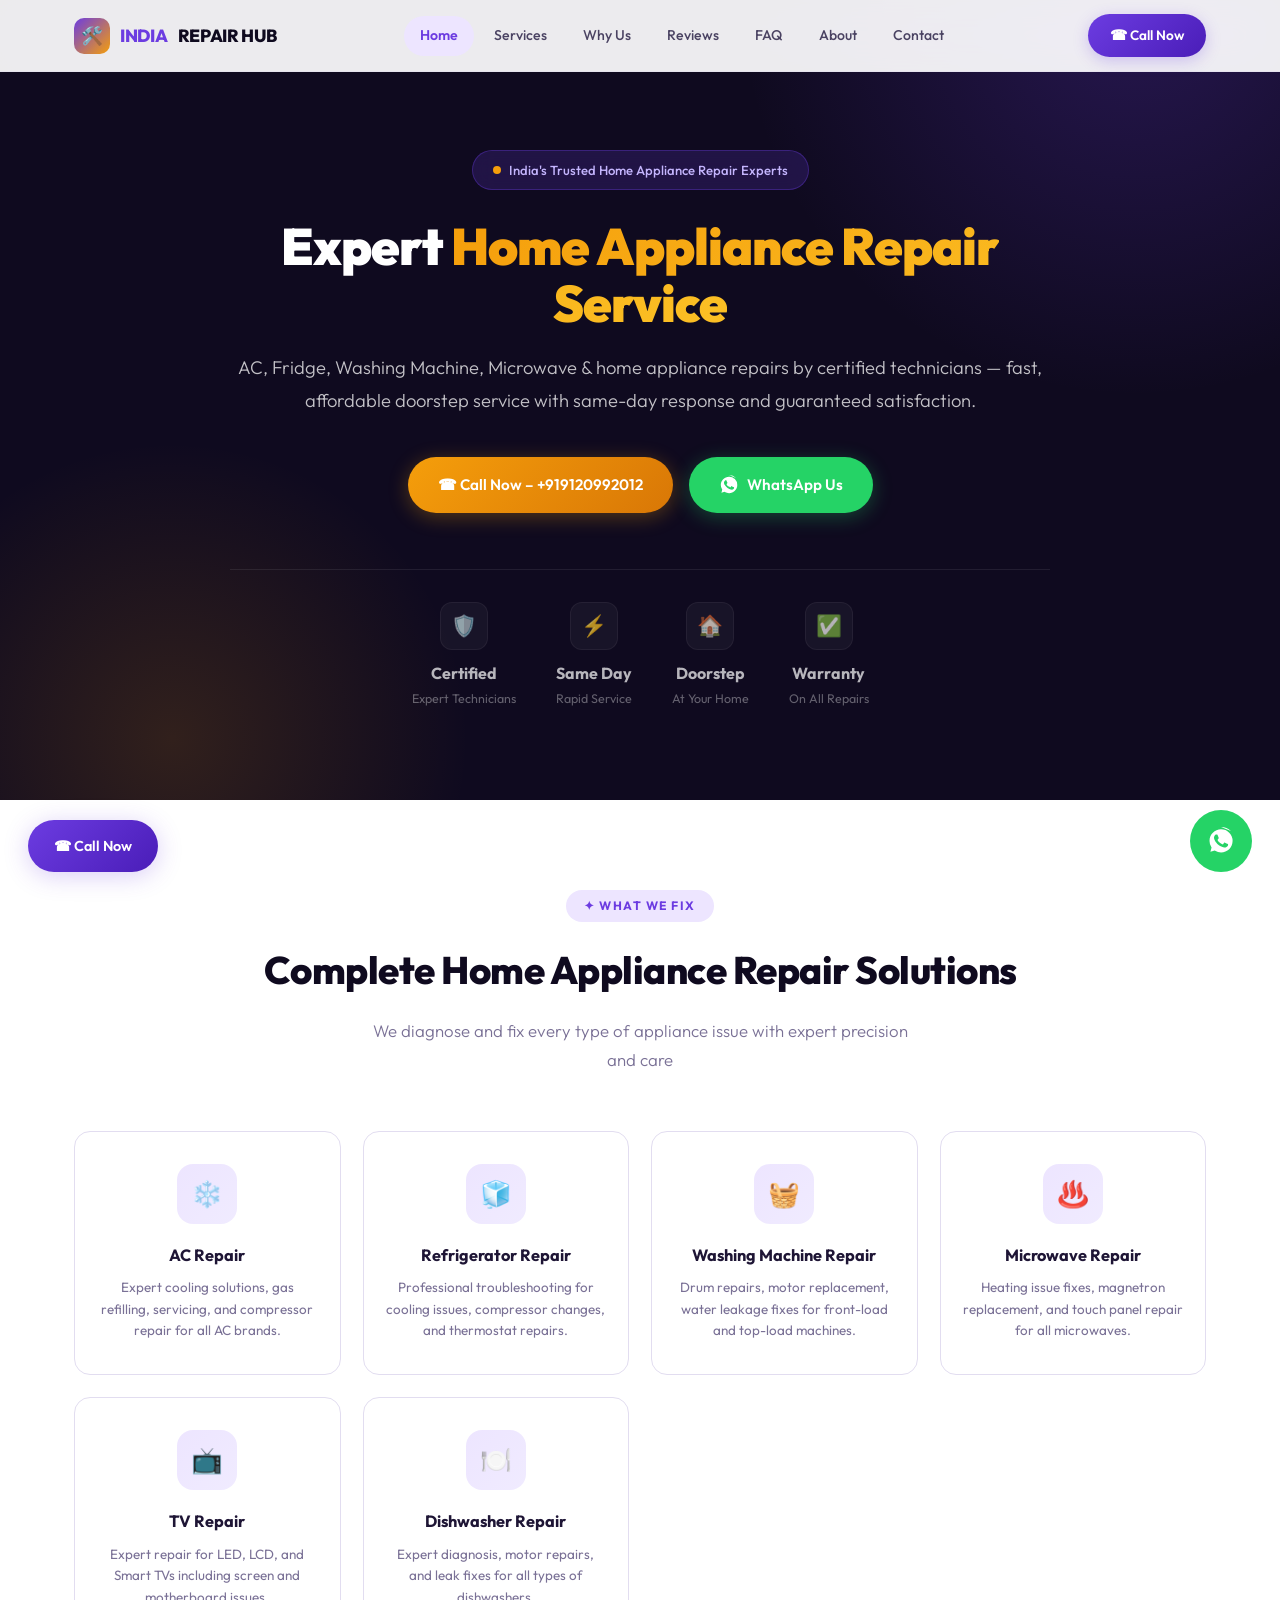
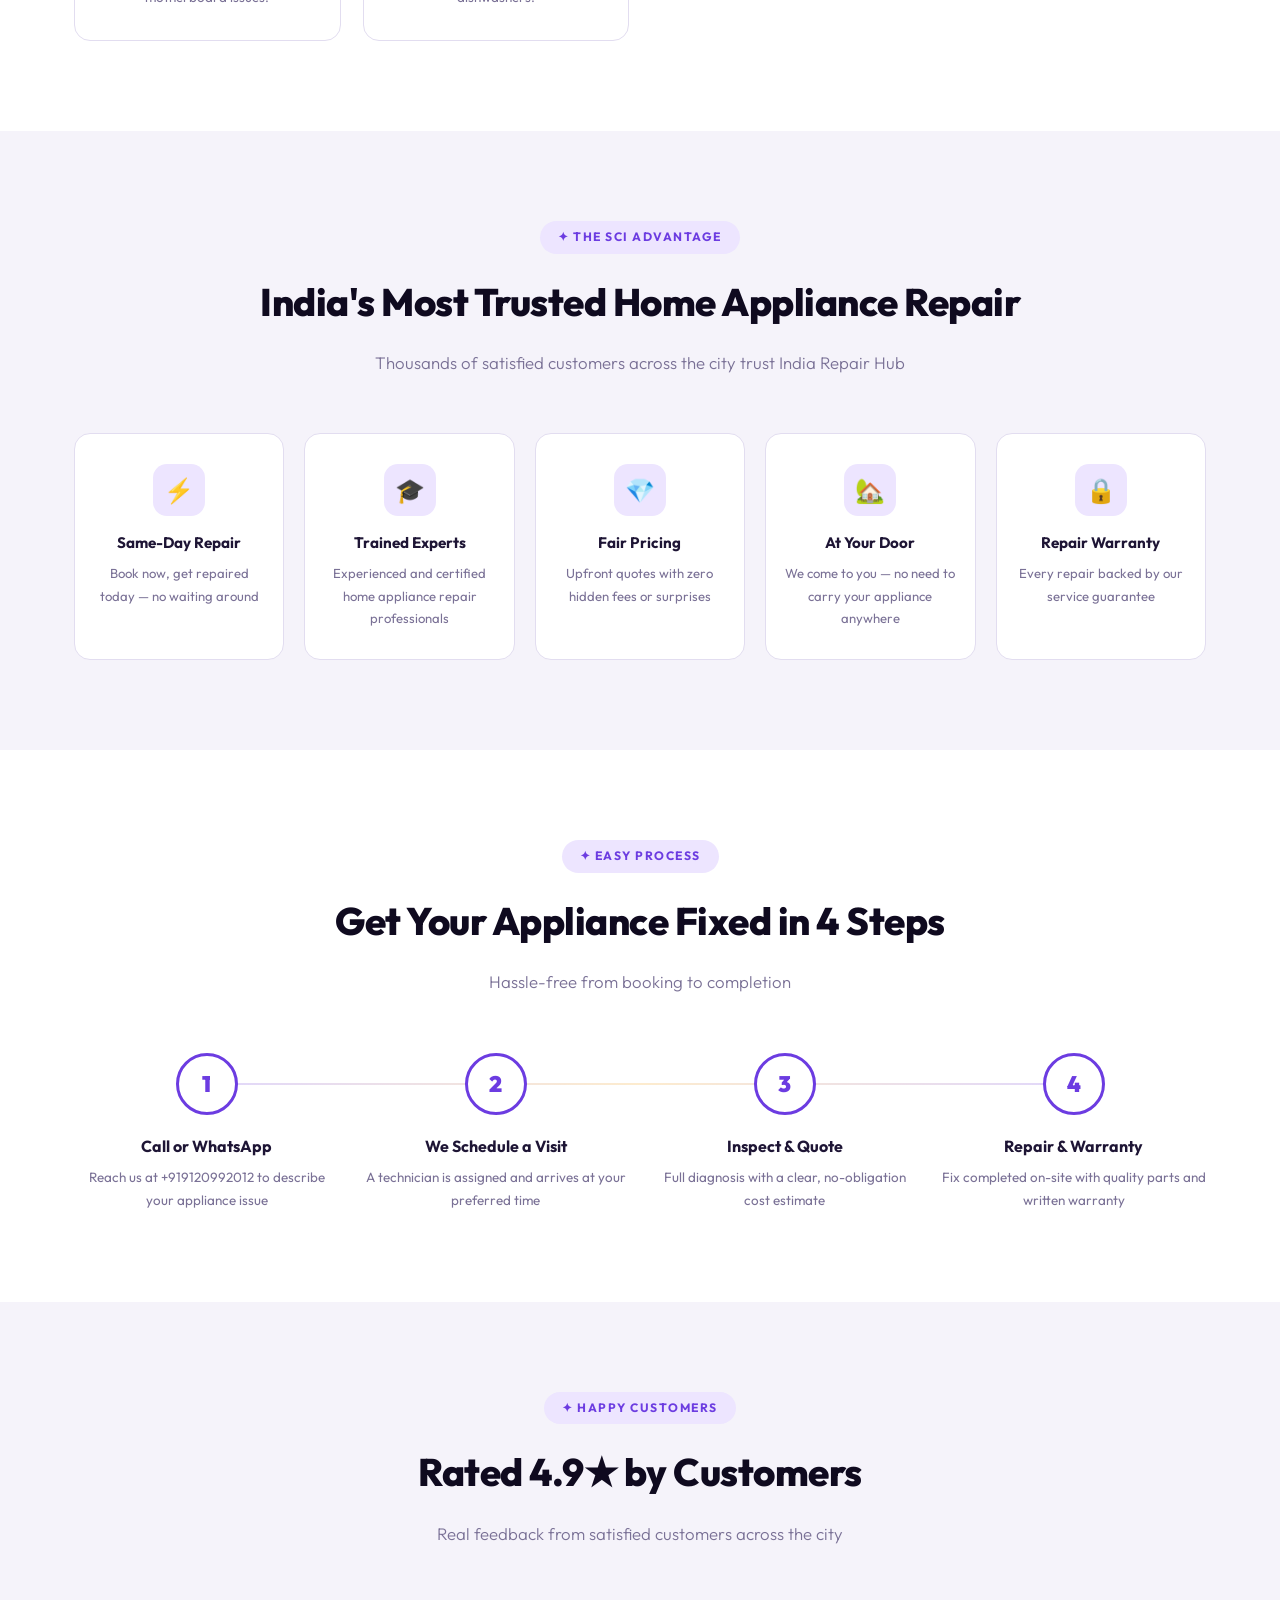
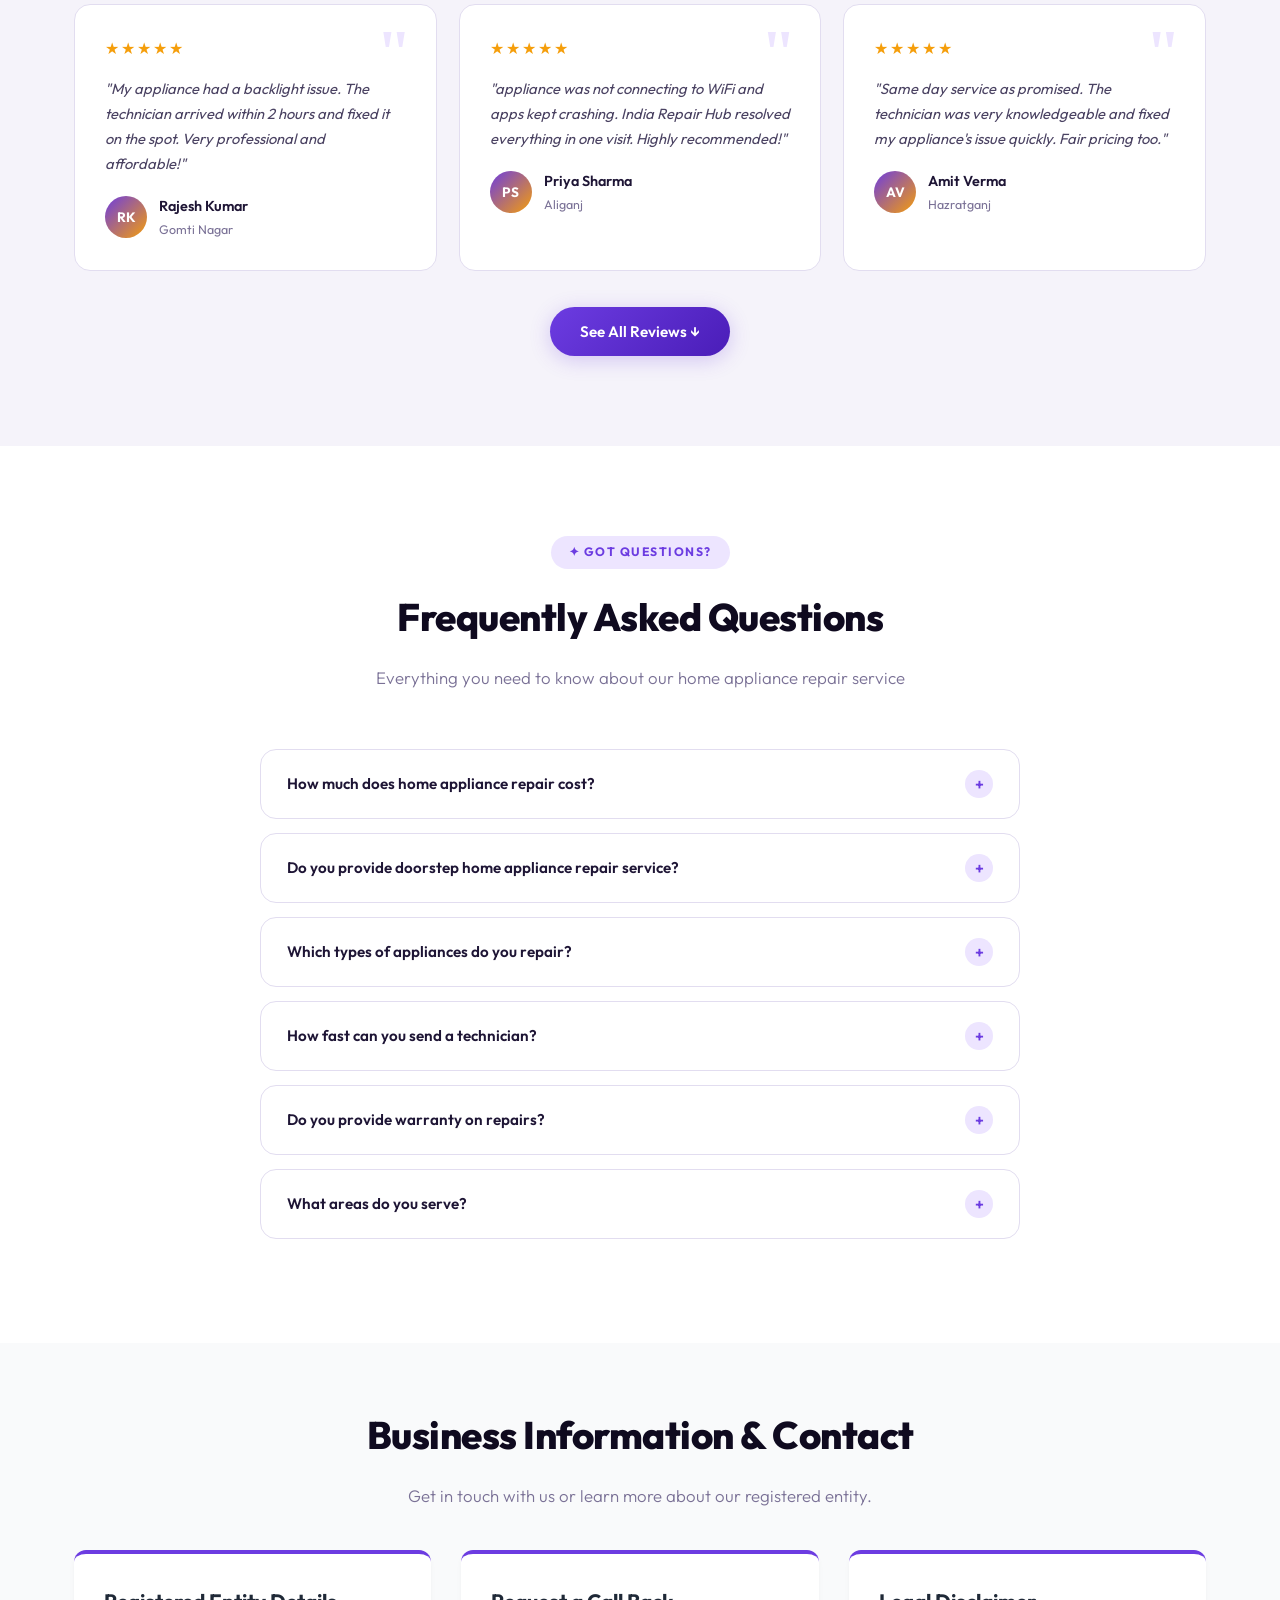
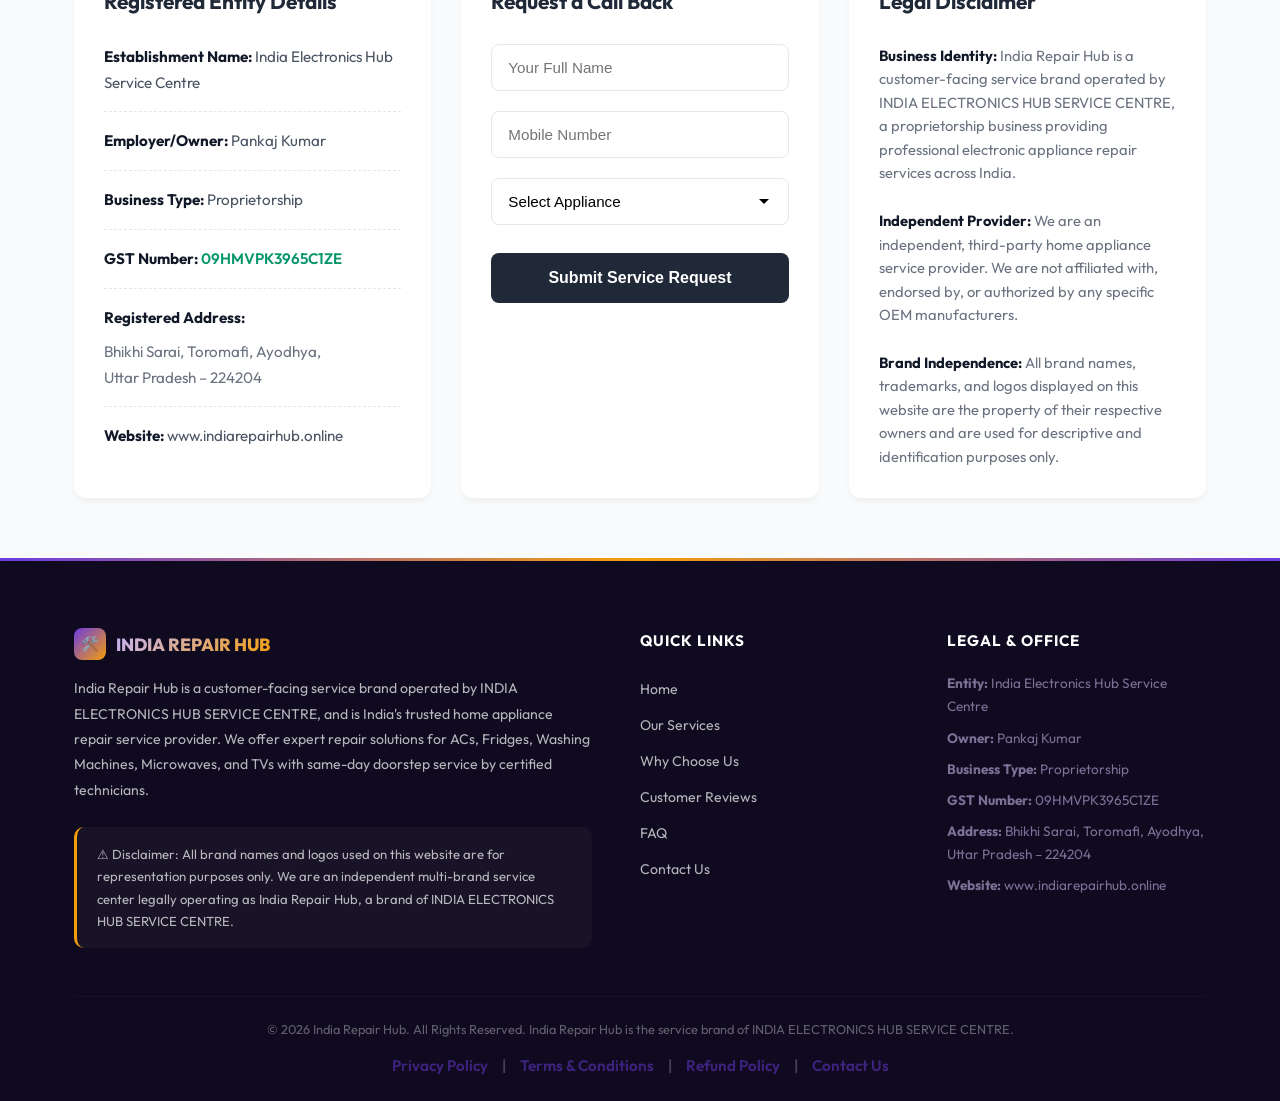
==== commit f4aff12a: "Update location, contact information, and replace service cards" ====
--- a/index.html
+++ b/index.html
@@ -3,9 +3,9 @@
 <head>
 <meta charset="UTF-8">
 <meta name="viewport" content="width=device-width, initial-scale=1.0">
-<title>India Repair Hub – Expert Home Appliance Repair Service in Lucknow | AC, Fridge, Washing Machine, Microwave & TV</title>
-<meta name="description" content="India Repair Hub offers expert AC, Fridge, Washing Machine, Microwave & home appliance repair in Lucknow. Same-day doorstep service by certified technicians. Call +919120992012 for instant booking.">
-<meta name="keywords" content="home appliance repair Lucknow, LED home appliance repair, LCD home appliance repair, Smart home appliance repair, appliance service centre Lucknow, India Repair Hub">
+<title>India Repair Hub – Expert Home Appliance Repair Service | AC, Fridge, Washing Machine, Microwave & TV</title>
+<meta name="description" content="India Repair Hub offers expert AC, Fridge, Washing Machine, Microwave & home appliance repair. Same-day doorstep service by certified technicians. Call +919120992012 for instant booking.">
+<meta name="keywords" content="home appliance repair LED home appliance repair, LCD home appliance repair, Smart home appliance repair, appliance service centre India Repair Hub">
 <link rel="stylesheet" href="style.css">
 <link rel="icon" type="image/svg+xml" href="data:image/svg+xml,<svg xmlns='http://www.w3.org/2000/svg' viewBox='0 0 100 100'><text y='.9em' font-size='90'>🛠️</text></svg>">
 </head>
@@ -13,472 +13,461 @@
 
 <!-- HEADER -->
 <header class="header" id="header">
-  <div class="header-inner">
-    <a href="#home" class="logo">
-      <span class="logo-icon">🛠️</span>
-      INDIA <span>REPAIR HUB</span>
-    </a>
-    <nav class="nav" id="desktopNav">
-      <a href="#home" class="active">Home</a>
-      <a href="#services">Services</a>
-      <a href="#why">Why Us</a>
-      <a href="#reviews">Reviews</a>
-      <a href="#faq">FAQ</a>
-      <a href="#business-info">About</a>
-      <a href="contact.html">Contact</a>
-    </nav>
-    <a href="tel:+919120992012" class="header-cta" id="headerCallBtn">&#9742; Call Now</a>
-    <button class="menu-toggle" id="menuToggle" aria-label="Open menu">&#9776;</button>
-  </div>
+ <div class="header-inner">
+  <a href="#home" class="logo">
+   <span class="logo-icon">🛠️</span>
+   INDIA <span>REPAIR HUB</span>
+  </a>
+  <nav class="nav" id="desktopNav">
+   <a href="#home" class="active">Home</a>
+   <a href="#services">Services</a>
+   <a href="#why">Why Us</a>
+   <a href="#reviews">Reviews</a>
+   <a href="#faq">FAQ</a>
+   <a href="#business-info">About</a>
+   <a href="contact.html">Contact</a>
+  </nav>
+  <a href="tel:+919120992012" class="header-cta" id="headerCallBtn">&#9742; Call Now</a>
+  <button class="menu-toggle" id="menuToggle" aria-label="Open menu">&#9776;</button>
+ </div>
 </header>
 
 <!-- MOBILE NAV -->
 <div class="mobile-nav" id="mobileNav">
-  <button class="close-btn" id="closeNav" aria-label="Close menu">&times;</button>
-  <a href="#home">Home</a>
-  <a href="#services">Services</a>
-  <a href="#why">Why Us</a>
-  <a href="#reviews">Reviews</a>
-  <a href="#faq">FAQ</a>
-  <a href="#business-info">About</a>
-      <a href="contact.html">Contact</a>
-  <a href="tel:+919120992012" class="mobile-phone-btn">&#9742; Call +919120992012</a>
+ <button class="close-btn" id="closeNav" aria-label="Close menu">&times;</button>
+ <a href="#home">Home</a>
+ <a href="#services">Services</a>
+ <a href="#why">Why Us</a>
+ <a href="#reviews">Reviews</a>
+ <a href="#faq">FAQ</a>
+ <a href="#business-info">About</a>
+   <a href="contact.html">Contact</a>
+ <a href="tel:+919120992012" class="mobile-phone-btn">&#9742; Call +919120992012</a>
 </div>
 
 <!-- HERO -->
 <section class="hero" id="home">
-  <div class="container">
-    <div class="hero-content">
-      <div class="hero-badge">
-        <span class="badge-dot"></span>
-        Lucknow's Trusted Home Appliance Repair Experts
-      </div>
-      <h1>Expert <span class="highlight">Home Appliance Repair Service</span> in Lucknow</h1>
-      <p style="font-size: 0.8rem; margin-bottom: 12px; color: rgba(255, 255, 255, 0.4); font-weight: 300; letter-spacing: 0.5px;">India Repair Hub is a service brand operated by INDIA ELECTRONICS HUB SERVICE CENTRE (Proprietorship).</p>
-      <p>AC, Fridge, Washing Machine, Microwave & home appliance repairs by certified technicians — fast, affordable doorstep service with same-day response and guaranteed satisfaction.</p>
-      <div class="hero-buttons">
-        <a href="tel:+919120992012" class="btn btn-primary" id="heroCallBtn">&#9742; Call Now &ndash; +919120992012</a>
-        <a href="https://wa.me/919120992012?text=Hi%2C%20I%20need%20home%20appliance%20repair%20service%20in%20Lucknow" target="_blank" class="btn btn-whatsapp" id="heroWhatsappBtn">
-          <svg width="20" height="20" viewBox="0 0 24 24" fill="currentColor"><path d="M17.472 14.382c-.297-.149-1.758-.867-2.03-.967-.273-.099-.471-.148-.67.15-.197.297-.767.966-.94 1.164-.173.199-.347.223-.644.075-.297-.15-1.255-.463-2.39-1.475-.883-.788-1.48-1.761-1.653-2.059-.173-.297-.018-.458.13-.606.134-.133.298-.347.446-.52.149-.174.198-.298.298-.497.099-.198.05-.371-.025-.52-.075-.149-.669-1.612-.916-2.207-.242-.579-.487-.5-.669-.51-.173-.008-.371-.01-.57-.01-.198 0-.52.074-.792.372-.272.297-1.04 1.016-1.04 2.479 0 1.462 1.065 2.875 1.213 3.074.149.198 2.096 3.2 5.077 4.487.709.306 1.262.489 1.694.625.712.227 1.36.195 1.871.118.571-.085 1.758-.719 2.006-1.413.248-.694.248-1.289.173-1.413-.074-.124-.272-.198-.57-.347m-5.421 7.403h-.004a9.87 9.87 0 01-5.031-1.378l-.361-.214-3.741.982.998-3.648-.235-.374a9.86 9.86 0 01-1.51-5.26c.001-5.45 4.436-9.884 9.888-9.884 2.64 0 5.122 1.03 6.988 2.898a9.825 9.825 0 012.893 6.994c-.003 5.45-4.437 9.884-9.885 9.884m8.413-18.297A11.815 11.815 0 0012.05 0C5.495 0 .16 5.335.157 11.892c0 2.096.547 4.142 1.588 5.945L.057 24l6.305-1.654a11.882 11.882 0 005.683 1.448h.005c6.554 0 11.89-5.335 11.893-11.893a11.821 11.821 0 00-3.48-8.413z"/></svg>
-          WhatsApp Us
-        </a>
-      </div>
-      <div class="trust-bar">
-        <div class="trust-item">
-          <div class="t-icon">🛡️</div>
-          <strong>Certified</strong>
-          <span>Expert Technicians</span>
-        </div>
-        <div class="trust-item">
-          <div class="t-icon">⚡</div>
-          <strong>Same Day</strong>
-          <span>Rapid Service</span>
-        </div>
-        <div class="trust-item">
-          <div class="t-icon">🏠</div>
-          <strong>Doorstep</strong>
-          <span>At Your Home</span>
-        </div>
-        <div class="trust-item">
-          <div class="t-icon">✅</div>
-          <strong>Warranty</strong>
-          <span>On All Repairs</span>
-        </div>
-      </div>
-    </div>
-  </div>
+ <div class="container">
+  <div class="hero-content">
+   <div class="hero-badge">
+    <span class="badge-dot"></span>
+    India's Trusted Home Appliance Repair Experts
+   </div>
+   <h1>Expert <span class="highlight">Home Appliance Repair Service</span> </h1>
+   <p>AC, Fridge, Washing Machine, Microwave & home appliance repairs by certified technicians — fast, affordable doorstep service with same-day response and guaranteed satisfaction.</p>
+   <div class="hero-buttons">
+    <a href="tel:+919120992012" class="btn btn-primary" id="heroCallBtn">&#9742; Call Now &ndash; +919120992012</a>
+    <a href="https://wa.me/919120992012?text=Hi%2C%20I%20need%20home%20appliance%20repair%20service" target="_blank" class="btn btn-whatsapp" id="heroWhatsappBtn">
+     <svg width="20" height="20" viewBox="0 0 24 24" fill="currentColor"><path d="M17.472 14.382c-.297-.149-1.758-.867-2.03-.967-.273-.099-.471-.148-.67.15-.197.297-.767.966-.94 1.164-.173.199-.347.223-.644.075-.297-.15-1.255-.463-2.39-1.475-.883-.788-1.48-1.761-1.653-2.059-.173-.297-.018-.458.13-.606.134-.133.298-.347.446-.52.149-.174.198-.298.298-.497.099-.198.05-.371-.025-.52-.075-.149-.669-1.612-.916-2.207-.242-.579-.487-.5-.669-.51-.173-.008-.371-.01-.57-.01-.198 0-.52.074-.792.372-.272.297-1.04 1.016-1.04 2.479 0 1.462 1.065 2.875 1.213 3.074.149.198 2.096 3.2 5.077 4.487.709.306 1.262.489 1.694.625.712.227 1.36.195 1.871.118.571-.085 1.758-.719 2.006-1.413.248-.694.248-1.289.173-1.413-.074-.124-.272-.198-.57-.347m-5.421 7.403h-.004a9.87 9.87 0 01-5.031-1.378l-.361-.214-3.741.982.998-3.648-.235-.374a9.86 9.86 0 01-1.51-5.26c.001-5.45 4.436-9.884 9.888-9.884 2.64 0 5.122 1.03 6.988 2.898a9.825 9.825 0 012.893 6.994c-.003 5.45-4.437 9.884-9.885 9.884m8.413-18.297A11.815 11.815 0 0012.05 0C5.495 0.16 5.335.157 11.892c0 2.096.547 4.142 1.588 5.945L.057 24l6.305-1.654a11.882 11.882 0 005.683 1.448h.005c6.554 0 11.89-5.335 11.893-11.893a11.821 11.821 0 00-3.48-8.413z"/></svg>
+     WhatsApp Us
+    </a>
+   </div>
+   <div class="trust-bar">
+    <div class="trust-item">
+     <div class="t-icon">🛡️</div>
+     <strong>Certified</strong>
+     <span>Expert Technicians</span>
+    </div>
+    <div class="trust-item">
+     <div class="t-icon">⚡</div>
+     <strong>Same Day</strong>
+     <span>Rapid Service</span>
+    </div>
+    <div class="trust-item">
+     <div class="t-icon">🏠</div>
+     <strong>Doorstep</strong>
+     <span>At Your Home</span>
+    </div>
+    <div class="trust-item">
+     <div class="t-icon">✅</div>
+     <strong>Warranty</strong>
+     <span>On All Repairs</span>
+    </div>
+   </div>
+  </div>
+ </div>
 </section>
 
 <!-- SERVICES -->
 <section class="section" id="services">
-  <div class="container">
-    <div class="section-header">
-      <div class="label">✦ What We Fix</div>
-      <h2>Complete Home Appliance Repair Solutions</h2>
-      <p>We diagnose and fix every type of appliance issue with expert precision and care</p>
-    </div>
-        <div class="services-grid">
-      <a href="tel:+919120992012" class="service-card" id="serviceAc">
-        <div class="s-icon">❄️</div>
-        <h3>AC Repair</h3>
-        <p>Expert cooling solutions, gas refilling, servicing, and compressor repair for all AC brands.</p>
-      </a>
-      <a href="tel:+919120992012" class="service-card" id="serviceFridge">
-        <div class="s-icon">🧊</div>
-        <h3>Refrigerator Repair</h3>
-        <p>Professional troubleshooting for cooling issues, compressor changes, and thermostat repairs.</p>
-      </a>
-      <a href="tel:+919120992012" class="service-card" id="serviceWashingMachine">
-        <div class="s-icon">🧺</div>
-        <h3>Washing Machine Repair</h3>
-        <p>Drum repairs, motor replacement, water leakage fixes for front-load and top-load machines.</p>
-      </a>
-      <a href="tel:+919120992012" class="service-card" id="serviceMicrowave">
-        <div class="s-icon">♨️</div>
-        <h3>Microwave Repair</h3>
-        <p>Heating issue fixes, magnetron replacement, and touch panel repair for all microwaves.</p>
-      </a>
-      <a href="tel:+919120992012" class="service-card" id="serviceTv">
-        <div class="s-icon">📺</div>
-        <h3>TV Repair</h3>
-        <p>Expert repair for LED, LCD, and Smart TVs including screen and motherboard issues.</p>
-      </a>
-      <a href="tel:+919120992012" class="service-card" id="serviceGeyser">
-        <div class="s-icon">🚿</div>
-        <h3>Geyser Repair</h3>
-        <p>Heating element replacements, thermostat fixes, and leak repairs for water heaters.</p>
-      </a>
-      <a href="tel:+919120992012" class="service-card" id="serviceRO">
-        <div class="s-icon">💧</div>
-        <h3>RO / Water Purifier</h3>
-        <p>Filter changes, pump repairs, and comprehensive servicing for clean, safe water.</p>
-      </a>
-      <a href="tel:+919120992012" class="service-card" id="serviceChimney">
-        <div class="s-icon">💨</div>
-        <h3>Chimney Repair</h3>
-        <p>Motor repairs, deep cleaning, and button panel fixes for kitchen chimneys.</p>
-      </a>
-    </div>
-  </div>
+ <div class="container">
+  <div class="section-header">
+   <div class="label">✦ What We Fix</div>
+   <h2>Complete Home Appliance Repair Solutions</h2>
+   <p>We diagnose and fix every type of appliance issue with expert precision and care</p>
+  </div>
+    <div class="services-grid">
+   <a href="tel:+919120992012" class="service-card" id="serviceAc">
+    <div class="s-icon">❄️</div>
+    <h3>AC Repair</h3>
+    <p>Expert cooling solutions, gas refilling, servicing, and compressor repair for all AC brands.</p>
+   </a>
+   <a href="tel:+919120992012" class="service-card" id="serviceFridge">
+    <div class="s-icon">🧊</div>
+    <h3>Refrigerator Repair</h3>
+    <p>Professional troubleshooting for cooling issues, compressor changes, and thermostat repairs.</p>
+   </a>
+   <a href="tel:+919120992012" class="service-card" id="serviceWashingMachine">
+    <div class="s-icon">🧺</div>
+    <h3>Washing Machine Repair</h3>
+    <p>Drum repairs, motor replacement, water leakage fixes for front-load and top-load machines.</p>
+   </a>
+   <a href="tel:+919120992012" class="service-card" id="serviceMicrowave">
+    <div class="s-icon">♨️</div>
+    <h3>Microwave Repair</h3>
+    <p>Heating issue fixes, magnetron replacement, and touch panel repair for all microwaves.</p>
+   </a>
+   <a href="tel:+919120992012" class="service-card" id="serviceTv">
+    <div class="s-icon">📺</div>
+    <h3>TV Repair</h3>
+    <p>Expert repair for LED, LCD, and Smart TVs including screen and motherboard issues.</p>
+   </a>
+   <a href="tel:+919120992012" class="service-card" id="serviceDishwasher">
+    <div class="s-icon">🍽️</div>
+    <h3>Dishwasher Repair</h3>
+    <p>Expert diagnosis, motor repairs, and leak fixes for all types of dishwashers.</p>
+   </a>
+  </div>
+ </div>
 </section>
 
 <!-- WHY CHOOSE US -->
 <section class="section section-alt" id="why">
-  <div class="container">
-    <div class="section-header">
-      <div class="label">✦ The SCI Advantage</div>
-      <h2>Lucknow's Most Trusted Home Appliance Repair</h2>
-      <p>Thousands of satisfied customers across Lucknow trust India Repair Hub</p>
-    </div>
-    <div class="why-grid">
-      <div class="why-card" id="whySameDay">
-        <div class="w-icon">⚡</div>
-        <h3>Same-Day Repair</h3>
-        <p>Book now, get repaired today — no waiting around</p>
-      </div>
-      <div class="why-card" id="whyCertified">
-        <div class="w-icon">🎓</div>
-        <h3>Trained Experts</h3>
-        <p>Experienced and certified home appliance repair professionals</p>
-      </div>
-      <div class="why-card" id="whyPricing">
-        <div class="w-icon">💎</div>
-        <h3>Fair Pricing</h3>
-        <p>Upfront quotes with zero hidden fees or surprises</p>
-      </div>
-      <div class="why-card" id="whyDoorstep">
-        <div class="w-icon">🏡</div>
-        <h3>At Your Door</h3>
-        <p>We come to you — no need to carry your appliance anywhere</p>
-      </div>
-      <div class="why-card" id="whyWarranty">
-        <div class="w-icon">🔒</div>
-        <h3>Repair Warranty</h3>
-        <p>Every repair backed by our service guarantee</p>
-      </div>
-    </div>
-  </div>
+ <div class="container">
+  <div class="section-header">
+   <div class="label">✦ The SCI Advantage</div>
+   <h2>India's Most Trusted Home Appliance Repair</h2>
+   <p>Thousands of satisfied customers across the city trust India Repair Hub</p>
+  </div>
+  <div class="why-grid">
+   <div class="why-card" id="whySameDay">
+    <div class="w-icon">⚡</div>
+    <h3>Same-Day Repair</h3>
+    <p>Book now, get repaired today — no waiting around</p>
+   </div>
+   <div class="why-card" id="whyCertified">
+    <div class="w-icon">🎓</div>
+    <h3>Trained Experts</h3>
+    <p>Experienced and certified home appliance repair professionals</p>
+   </div>
+   <div class="why-card" id="whyPricing">
+    <div class="w-icon">💎</div>
+    <h3>Fair Pricing</h3>
+    <p>Upfront quotes with zero hidden fees or surprises</p>
+   </div>
+   <div class="why-card" id="whyDoorstep">
+    <div class="w-icon">🏡</div>
+    <h3>At Your Door</h3>
+    <p>We come to you — no need to carry your appliance anywhere</p>
+   </div>
+   <div class="why-card" id="whyWarranty">
+    <div class="w-icon">🔒</div>
+    <h3>Repair Warranty</h3>
+    <p>Every repair backed by our service guarantee</p>
+   </div>
+  </div>
+ </div>
 </section>
 
 <!-- HOW IT WORKS -->
 <section class="section" id="process">
-  <div class="container">
-    <div class="section-header">
-      <div class="label">✦ Easy Process</div>
-      <h2>Get Your Appliance Fixed in 4 Steps</h2>
-      <p>Hassle-free from booking to completion</p>
-    </div>
-    <div class="process-grid">
-      <div class="process-card" id="step1">
-        <div class="step">1</div>
-        <h3>Call or WhatsApp</h3>
-        <p>Reach us at +919120992012 to describe your appliance issue</p>
-      </div>
-      <div class="process-card" id="step2">
-        <div class="step">2</div>
-        <h3>We Schedule a Visit</h3>
-        <p>A technician is assigned and arrives at your preferred time</p>
-      </div>
-      <div class="process-card" id="step3">
-        <div class="step">3</div>
-        <h3>Inspect & Quote</h3>
-        <p>Full diagnosis with a clear, no-obligation cost estimate</p>
-      </div>
-      <div class="process-card" id="step4">
-        <div class="step">4</div>
-        <h3>Repair & Warranty</h3>
-        <p>Fix completed on-site with quality parts and written warranty</p>
-      </div>
-    </div>
-  </div>
+ <div class="container">
+  <div class="section-header">
+   <div class="label">✦ Easy Process</div>
+   <h2>Get Your Appliance Fixed in 4 Steps</h2>
+   <p>Hassle-free from booking to completion</p>
+  </div>
+  <div class="process-grid">
+   <div class="process-card" id="step1">
+    <div class="step">1</div>
+    <h3>Call or WhatsApp</h3>
+    <p>Reach us at +919120992012 to describe your appliance issue</p>
+   </div>
+   <div class="process-card" id="step2">
+    <div class="step">2</div>
+    <h3>We Schedule a Visit</h3>
+    <p>A technician is assigned and arrives at your preferred time</p>
+   </div>
+   <div class="process-card" id="step3">
+    <div class="step">3</div>
+    <h3>Inspect & Quote</h3>
+    <p>Full diagnosis with a clear, no-obligation cost estimate</p>
+   </div>
+   <div class="process-card" id="step4">
+    <div class="step">4</div>
+    <h3>Repair & Warranty</h3>
+    <p>Fix completed on-site with quality parts and written warranty</p>
+   </div>
+  </div>
+ </div>
 </section>
 
 <!-- REVIEWS -->
 <section class="section section-alt" id="reviews">
-  <div class="container">
-    <div class="section-header">
-      <div class="label">✦ Happy Customers</div>
-      <h2>Rated 4.9★ by Lucknow Customers</h2>
-      <p>Real feedback from satisfied customers across Lucknow</p>
-    </div>
-    <div class="reviews-grid">
-      <div class="review-card" id="review1">
-        <div class="review-stars">★★★★★</div>
-        <p>"My appliance had a backlight issue. The technician arrived within 2 hours and fixed it on the spot. Very professional and affordable!"</p>
-        <div class="reviewer"><div class="reviewer-avatar">RK</div><div><div class="reviewer-name">Rajesh Kumar</div><div class="reviewer-loc">Gomti Nagar, Lucknow</div></div></div>
-      </div>
-      <div class="review-card" id="review2">
-        <div class="review-stars">★★★★★</div>
-        <p>"appliance was not connecting to WiFi and apps kept crashing. India Repair Hub resolved everything in one visit. Highly recommended!"</p>
-        <div class="reviewer"><div class="reviewer-avatar">PS</div><div><div class="reviewer-name">Priya Sharma</div><div class="reviewer-loc">Aliganj, Lucknow</div></div></div>
-      </div>
-      <div class="review-card" id="review3">
-        <div class="review-stars">★★★★★</div>
-        <p>"Same day service as promised. The technician was very knowledgeable and fixed my appliance's issue quickly. Fair pricing too."</p>
-        <div class="reviewer"><div class="reviewer-avatar">AV</div><div><div class="reviewer-name">Amit Verma</div><div class="reviewer-loc">Hazratganj, Lucknow</div></div></div>
-      </div>
-      <div class="review-card hidden-review" id="review4">
-        <div class="review-stars">★★★★★</div>
-        <p>"appliance screen had lines appearing on it. Called them and they sent a technician within 2 hours. Great experience, very polite and skilled!"</p>
-        <div class="reviewer"><div class="reviewer-avatar">SM</div><div><div class="reviewer-name">Sneha Mishra</div><div class="reviewer-loc">Indira Nagar, Lucknow</div></div></div>
-      </div>
-      <div class="review-card hidden-review" id="review5">
-        <div class="review-stars">★★★★★</div>
-        <p>"Very trustworthy service. No hidden charges and the repair was done right in front of me. Will definitely use again for any appliance issues."</p>
-        <div class="reviewer"><div class="reviewer-avatar">VG</div><div><div class="reviewer-name">Vikram Gupta</div><div class="reviewer-loc">Mahanagar, Lucknow</div></div></div>
-      </div>
-      <div class="review-card hidden-review" id="review6">
-        <div class="review-stars">★★★★★</div>
-        <p>"Power issue in my appliance was fixed in 30 minutes. The technician explained the problem clearly. Very happy with the service and pricing."</p>
-        <div class="reviewer"><div class="reviewer-avatar">NK</div><div><div class="reviewer-name">Neha Kapoor</div><div class="reviewer-loc">Arya Nagar, Lucknow</div></div></div>
-      </div>
-    </div>
-    <div style="text-align:center;margin-top:36px">
-      <button class="btn btn-violet" id="seeAllReviewsBtn" onclick="toggleAllReviews()">See All Reviews ↓</button>
-    </div>
-  </div>
+ <div class="container">
+  <div class="section-header">
+   <div class="label">✦ Happy Customers</div>
+   <h2>Rated 4.9★ by Customers</h2>
+   <p>Real feedback from satisfied customers across the city</p>
+  </div>
+  <div class="reviews-grid">
+   <div class="review-card" id="review1">
+    <div class="review-stars">★★★★★</div>
+    <p>"My appliance had a backlight issue. The technician arrived within 2 hours and fixed it on the spot. Very professional and affordable!"</p>
+    <div class="reviewer"><div class="reviewer-avatar">RK</div><div><div class="reviewer-name">Rajesh Kumar</div><div class="reviewer-loc">Gomti Nagar</div></div></div>
+   </div>
+   <div class="review-card" id="review2">
+    <div class="review-stars">★★★★★</div>
+    <p>"appliance was not connecting to WiFi and apps kept crashing. India Repair Hub resolved everything in one visit. Highly recommended!"</p>
+    <div class="reviewer"><div class="reviewer-avatar">PS</div><div><div class="reviewer-name">Priya Sharma</div><div class="reviewer-loc">Aliganj</div></div></div>
+   </div>
+   <div class="review-card" id="review3">
+    <div class="review-stars">★★★★★</div>
+    <p>"Same day service as promised. The technician was very knowledgeable and fixed my appliance's issue quickly. Fair pricing too."</p>
+    <div class="reviewer"><div class="reviewer-avatar">AV</div><div><div class="reviewer-name">Amit Verma</div><div class="reviewer-loc">Hazratganj</div></div></div>
+   </div>
+   <div class="review-card hidden-review" id="review4">
+    <div class="review-stars">★★★★★</div>
+    <p>"appliance screen had lines appearing on it. Called them and they sent a technician within 2 hours. Great experience, very polite and skilled!"</p>
+    <div class="reviewer"><div class="reviewer-avatar">SM</div><div><div class="reviewer-name">Sneha Mishra</div><div class="reviewer-loc">Indira Nagar</div></div></div>
+   </div>
+   <div class="review-card hidden-review" id="review5">
+    <div class="review-stars">★★★★★</div>
+    <p>"Very trustworthy service. No hidden charges and the repair was done right in front of me. Will definitely use again for any appliance issues."</p>
+    <div class="reviewer"><div class="reviewer-avatar">VG</div><div><div class="reviewer-name">Vikram Gupta</div><div class="reviewer-loc">Mahanagar</div></div></div>
+   </div>
+   <div class="review-card hidden-review" id="review6">
+    <div class="review-stars">★★★★★</div>
+    <p>"Power issue in my appliance was fixed in 30 minutes. The technician explained the problem clearly. Very happy with the service and pricing."</p>
+    <div class="reviewer"><div class="reviewer-avatar">NK</div><div><div class="reviewer-name">Neha Kapoor</div><div class="reviewer-loc">Arya Nagar</div></div></div>
+   </div>
+  </div>
+  <div style="text-align:center;margin-top:36px">
+   <button class="btn btn-violet" id="seeAllReviewsBtn" onclick="toggleAllReviews()">See All Reviews ↓</button>
+  </div>
+ </div>
 </section>
 
 <!-- FAQ -->
 <section class="section" id="faq">
-  <div class="container">
-    <div class="section-header">
-      <div class="label">✦ Got Questions?</div>
-      <h2>Frequently Asked Questions</h2>
-      <p>Everything you need to know about our home appliance repair service</p>
-    </div>
-    <div class="faq-list">
-      <div class="faq-item" id="faq1">
-        <button class="faq-q" onclick="toggleFaq(this)">How much does home appliance repair cost in Lucknow? <span class="icon">+</span></button>
-        <div class="faq-a">home appliance repair costs depend on the issue and appliance model. Basic repairs start from ₹300. After diagnosis, our technician will provide an exact quote before proceeding with the repair.</div>
-      </div>
-      <div class="faq-item" id="faq2">
-        <button class="faq-q" onclick="toggleFaq(this)">Do you provide doorstep home appliance repair service? <span class="icon">+</span></button>
-        <div class="faq-a">Yes! We provide doorstep home appliance repair service across Lucknow. Our technician will visit your home and repair your appliance on the spot in most cases.</div>
-      </div>
-      <div class="faq-item" id="faq3">
-        <button class="faq-q" onclick="toggleFaq(this)">Which types of appliances do you repair? <span class="icon">+</span></button>
-        <div class="faq-a">We repair all types of home appliances — ACs, Refrigerators, Washing Machines, Microwaves, Geysers, ROs, and TVs from all leading manufacturers.</div>
-      </div>
-      <div class="faq-item" id="faq4">
-        <button class="faq-q" onclick="toggleFaq(this)">How fast can you send a technician? <span class="icon">+</span></button>
-        <div class="faq-a">We aim for same-day service across Lucknow. In most areas, a technician can reach you within 2-4 hours of booking. For urgent requests, we prioritize immediate dispatch.</div>
-      </div>
-      <div class="faq-item" id="faq5">
-        <button class="faq-q" onclick="toggleFaq(this)">Do you provide warranty on repairs? <span class="icon">+</span></button>
-        <div class="faq-a">Absolutely. All repairs and replacement parts come with a service warranty. The duration depends on the repair type and is communicated upfront before work begins.</div>
-      </div>
-      <div class="faq-item" id="faq6">
-        <button class="faq-q" onclick="toggleFaq(this)">What areas in Lucknow do you serve? <span class="icon">+</span></button>
-        <div class="faq-a">We serve all areas across Lucknow including Gomti Nagar, Hazratganj, Aliganj, Indira Nagar, Mahanagar, Arya Nagar, Alambagh, Chinhat, Rajajipuram, Vikas Nagar, and more.</div>
-      </div>
-    </div>
-  </div>
+ <div class="container">
+  <div class="section-header">
+   <div class="label">✦ Got Questions?</div>
+   <h2>Frequently Asked Questions</h2>
+   <p>Everything you need to know about our home appliance repair service</p>
+  </div>
+  <div class="faq-list">
+   <div class="faq-item" id="faq1">
+    <button class="faq-q" onclick="toggleFaq(this)">How much does home appliance repair cost? <span class="icon">+</span></button>
+    <div class="faq-a">home appliance repair costs depend on the issue and appliance model. Basic repairs start from ₹300. After diagnosis, our technician will provide an exact quote before proceeding with the repair.</div>
+   </div>
+   <div class="faq-item" id="faq2">
+    <button class="faq-q" onclick="toggleFaq(this)">Do you provide doorstep home appliance repair service? <span class="icon">+</span></button>
+    <div class="faq-a">Yes! We provide doorstep home appliance repair service across the city. Our technician will visit your home and repair your appliance on the spot in most cases.</div>
+   </div>
+   <div class="faq-item" id="faq3">
+    <button class="faq-q" onclick="toggleFaq(this)">Which types of appliances do you repair? <span class="icon">+</span></button>
+    <div class="faq-a">We repair all types of home appliances — ACs, Refrigerators, Washing Machines, Microwaves, Geysers, ROs, and TVs from all leading manufacturers.</div>
+   </div>
+   <div class="faq-item" id="faq4">
+    <button class="faq-q" onclick="toggleFaq(this)">How fast can you send a technician? <span class="icon">+</span></button>
+    <div class="faq-a">We aim for same-day service across the city. In most areas, a technician can reach you within 2-4 hours of booking. For urgent requests, we prioritize immediate dispatch.</div>
+   </div>
+   <div class="faq-item" id="faq5">
+    <button class="faq-q" onclick="toggleFaq(this)">Do you provide warranty on repairs? <span class="icon">+</span></button>
+    <div class="faq-a">Absolutely. All repairs and replacement parts come with a service warranty. The duration depends on the repair type and is communicated upfront before work begins.</div>
+   </div>
+   <div class="faq-item" id="faq6">
+    <button class="faq-q" onclick="toggleFaq(this)">What areas do you serve? <span class="icon">+</span></button>
+    <div class="faq-a">We serve all areas across the city including Gomti Nagar, Hazratganj, Aliganj, Indira Nagar, Mahanagar, Arya Nagar, Alambagh, Chinhat, Rajajipuram, Vikas Nagar, and more.</div>
+   </div>
+  </div>
+ </div>
 </section>
 
 <!-- BUSINESS INFORMATION & CONTACT -->
 <section class="section section-alt" id="business-info" style="background-color: #f9fafb; padding: 60px 0;">
-  <div class="container">
-    <div class="section-header" style="text-align: center; margin-bottom: 40px;">
-      <h2>Business Information & Contact</h2>
-      <p style="color: var(--text-light); margin-top: 10px;">Get in touch with us or learn more about our registered entity.</p>
-    </div>
-    <div style="display: grid; grid-template-columns: repeat(auto-fit, minmax(320px, 1fr)); gap: 30px;">
-      
-      <!-- Card 1: Registered Entity Details -->
-      <div style="background: white; padding: 30px; border-radius: 12px; box-shadow: 0 4px 6px -1px rgba(0, 0, 0, 0.05); border-top: 4px solid var(--primary);">
-        <h3 style="font-size: 1.3rem; font-weight: 700; color: #1f2937; margin-bottom: 24px;">Registered Entity Details</h3>
-        <div style="display: flex; flex-direction: column; gap: 16px; font-size: 0.95rem; color: #4b5563;">
-          <div><strong style="color: #111827;">Establishment Name:</strong> India Electronics Hub Service Centre</div>
-          <hr style="border: none; border-top: 1px dashed #e5e7eb;">
-          <div><strong style="color: #111827;">Employer/Owner:</strong> Pankaj Kumar</div>
-          <hr style="border: none; border-top: 1px dashed #e5e7eb;">
-          <div><strong style="color: #111827;">Business Type:</strong> Proprietorship</div>
-          <hr style="border: none; border-top: 1px dashed #e5e7eb;">
-          <div><strong style="color: #111827;">GST Number:</strong> <span style="color: #059669; font-weight: 600;">09HMVPK3965C1ZE</span></div>
-          <hr style="border: none; border-top: 1px dashed #e5e7eb;">
-          <div>
-            <strong style="color: #111827; display: block; margin-bottom: 8px;">Registered Address:</strong>
-            <span style="color: #6b7280; line-height: 1.5;">Bhikhi Sarai, Toromafi, Ayodhya,<br>Uttar Pradesh – 224204</span>
-          </div>
-          <hr style="border: none; border-top: 1px dashed #e5e7eb;">
-          <div><strong style="color: #111827;">Website:</strong> www.indiarepairhub.online</div>
-        </div>
-      </div>
-
-      <!-- Card 2: Request a Call Back -->
-      <div style="background: white; padding: 30px; border-radius: 12px; box-shadow: 0 4px 6px -1px rgba(0, 0, 0, 0.05); border-top: 4px solid var(--primary);">
-        <h3 style="font-size: 1.3rem; font-weight: 700; color: #1f2937; margin-bottom: 24px;">Request a Call Back</h3>
-        <form style="display: flex; flex-direction: column; gap: 20px;">
-          <input type="text" placeholder="Your Full Name" required style="width: 100%; padding: 14px 16px; border: 1px solid #e5e7eb; border-radius: 8px; font-size: 0.95rem; outline: none; transition: border-color 0.3s;" onfocus="this.style.borderColor='var(--primary)'" onblur="this.style.borderColor='#e5e7eb'">
-          <input type="tel" placeholder="Mobile Number" required style="width: 100%; padding: 14px 16px; border: 1px solid #e5e7eb; border-radius: 8px; font-size: 0.95rem; outline: none; transition: border-color 0.3s;" onfocus="this.style.borderColor='var(--primary)'" onblur="this.style.borderColor='#e5e7eb'">
-          <select required style="width: 100%; padding: 14px 16px; border: 1px solid #e5e7eb; border-radius: 8px; font-size: 0.95rem; outline: none; appearance: none; background: white url('data:image/svg+xml;utf8,<svg fill=%22black%22 height=%2224%22 viewBox=%220 0 24 24%22 width=%2224%22 xmlns=%22http://www.w3.org/2000/svg%22><path d=%22M7 10l5 5 5-5z%22/></svg>') no-repeat right 12px center; transition: border-color 0.3s;" onfocus="this.style.borderColor='var(--primary)'" onblur="this.style.borderColor='#e5e7eb'">
-            <option value="" disabled selected>Select Appliance</option>
-            <option value="AC">AC</option>
-            <option value="Refrigerator">Refrigerator</option>
-            <option value="Washing Machine">Washing Machine</option>
-            <option value="Microwave">Microwave</option>
-            <option value="TV">TV</option>
-          </select>
-          <button type="submit" style="width: 100%; padding: 16px; background: #1f2937; color: white; border: none; border-radius: 8px; font-size: 1rem; font-weight: 600; cursor: pointer; transition: background-color 0.3s; margin-top: 8px;" onmouseover="this.style.backgroundColor='#111827'" onmouseout="this.style.backgroundColor='#1f2937'">Submit Service Request</button>
-        </form>
-      </div>
-
-      <!-- Card 3: Legal Disclaimer -->
-      <div style="background: white; padding: 30px; border-radius: 12px; box-shadow: 0 4px 6px -1px rgba(0, 0, 0, 0.05); border-top: 4px solid var(--primary);">
-        <h3 style="font-size: 1.3rem; font-weight: 700; color: #1f2937; margin-bottom: 24px;">Legal Disclaimer</h3>
-        <div style="display: flex; flex-direction: column; gap: 24px; font-size: 0.92rem; color: #6b7280; line-height: 1.6;">
-          <div><strong style="color: #111827;">Business Identity:</strong> India Repair Hub is a customer-facing service brand operated by INDIA ELECTRONICS HUB SERVICE CENTRE, a proprietorship business providing professional electronic appliance repair services across India.</div>
-          <div><strong style="color: #111827;">Independent Provider:</strong> We are an independent, third-party home appliance service provider. We are not affiliated with, endorsed by, or authorized by any specific OEM manufacturers.</div>
-          <div><strong style="color: #111827;">Brand Independence:</strong> All brand names, trademarks, and logos displayed on this website are the property of their respective owners and are used for descriptive and identification purposes only.</div>
-        </div>
-      </div>
-
-    </div>
-  </div>
+ <div class="container">
+  <div class="section-header" style="text-align: center; margin-bottom: 40px;">
+   <h2>Business Information & Contact</h2>
+   <p style="color: var(--text-light); margin-top: 10px;">Get in touch with us or learn more about our registered entity.</p>
+  </div>
+  <div style="display: grid; grid-template-columns: repeat(auto-fit, minmax(320px, 1fr)); gap: 30px;">
+   
+   <!-- Card 1: Registered Entity Details -->
+   <div style="background: white; padding: 30px; border-radius: 12px; box-shadow: 0 4px 6px -1px rgba(0, 0, 0, 0.05); border-top: 4px solid var(--primary);">
+    <h3 style="font-size: 1.3rem; font-weight: 700; color: #1f2937; margin-bottom: 24px;">Registered Entity Details</h3>
+    <div style="display: flex; flex-direction: column; gap: 16px; font-size: 0.95rem; color: #4b5563;">
+     <div><strong style="color: #111827;">Establishment Name:</strong> India Electronics Hub Service Centre</div>
+     <hr style="border: none; border-top: 1px dashed #e5e7eb;">
+     <div><strong style="color: #111827;">Employer/Owner:</strong> Pankaj Kumar</div>
+     <hr style="border: none; border-top: 1px dashed #e5e7eb;">
+     <div><strong style="color: #111827;">Business Type:</strong> Proprietorship</div>
+     <hr style="border: none; border-top: 1px dashed #e5e7eb;">
+     <div><strong style="color: #111827;">GST Number:</strong> <span style="color: #059669; font-weight: 600;">09HMVPK3965C1ZE</span></div>
+     <hr style="border: none; border-top: 1px dashed #e5e7eb;">
+     <div>
+      <strong style="color: #111827; display: block; margin-bottom: 8px;">Registered Address:</strong>
+      <span style="color: #6b7280; line-height: 1.5;">Bhikhi Sarai, Toromafi, Ayodhya,<br>Uttar Pradesh – 224204</span>
+     </div>
+     <hr style="border: none; border-top: 1px dashed #e5e7eb;">
+     <div><strong style="color: #111827;">Website:</strong> www.indiarepairhub.online</div>
+    </div>
+   </div>
+
+   <!-- Card 2: Request a Call Back -->
+   <div style="background: white; padding: 30px; border-radius: 12px; box-shadow: 0 4px 6px -1px rgba(0, 0, 0, 0.05); border-top: 4px solid var(--primary);">
+    <h3 style="font-size: 1.3rem; font-weight: 700; color: #1f2937; margin-bottom: 24px;">Request a Call Back</h3>
+    <form style="display: flex; flex-direction: column; gap: 20px;">
+     <input type="text" placeholder="Your Full Name" required style="width: 100%; padding: 14px 16px; border: 1px solid #e5e7eb; border-radius: 8px; font-size: 0.95rem; outline: none; transition: border-color 0.3s;" onfocus="this.style.borderColor='var(--primary)'" onblur="this.style.borderColor='#e5e7eb'">
+     <input type="tel" placeholder="Mobile Number" required style="width: 100%; padding: 14px 16px; border: 1px solid #e5e7eb; border-radius: 8px; font-size: 0.95rem; outline: none; transition: border-color 0.3s;" onfocus="this.style.borderColor='var(--primary)'" onblur="this.style.borderColor='#e5e7eb'">
+     <select required style="width: 100%; padding: 14px 16px; border: 1px solid #e5e7eb; border-radius: 8px; font-size: 0.95rem; outline: none; appearance: none; background: white url('data:image/svg+xml;utf8,<svg fill=%22black%22 height=%2224%22 viewBox=%220 0 24 24%22 width=%2224%22 xmlns=%22http://www.w3.org/2000/svg%22><path d=%22M7 10l5 5 5-5z%22/></svg>') no-repeat right 12px center; transition: border-color 0.3s;" onfocus="this.style.borderColor='var(--primary)'" onblur="this.style.borderColor='#e5e7eb'">
+      <option value="" disabled selected>Select Appliance</option>
+      <option value="AC">AC</option>
+      <option value="Refrigerator">Refrigerator</option>
+      <option value="Washing Machine">Washing Machine</option>
+      <option value="Microwave">Microwave</option>
+      <option value="TV">TV</option>
+     </select>
+     <button type="submit" style="width: 100%; padding: 16px; background: #1f2937; color: white; border: none; border-radius: 8px; font-size: 1rem; font-weight: 600; cursor: pointer; transition: background-color 0.3s; margin-top: 8px;" onmouseover="this.style.backgroundColor='#111827'" onmouseout="this.style.backgroundColor='#1f2937'">Submit Service Request</button>
+    </form>
+   </div>
+
+   <!-- Card 3: Legal Disclaimer -->
+   <div style="background: white; padding: 30px; border-radius: 12px; box-shadow: 0 4px 6px -1px rgba(0, 0, 0, 0.05); border-top: 4px solid var(--primary);">
+    <h3 style="font-size: 1.3rem; font-weight: 700; color: #1f2937; margin-bottom: 24px;">Legal Disclaimer</h3>
+    <div style="display: flex; flex-direction: column; gap: 24px; font-size: 0.92rem; color: #6b7280; line-height: 1.6;">
+     <div><strong style="color: #111827;">Business Identity:</strong> India Repair Hub is a customer-facing service brand operated by INDIA ELECTRONICS HUB SERVICE CENTRE, a proprietorship business providing professional electronic appliance repair services across India.</div>
+     <div><strong style="color: #111827;">Independent Provider:</strong> We are an independent, third-party home appliance service provider. We are not affiliated with, endorsed by, or authorized by any specific OEM manufacturers.</div>
+     <div><strong style="color: #111827;">Brand Independence:</strong> All brand names, trademarks, and logos displayed on this website are the property of their respective owners and are used for descriptive and identification purposes only.</div>
+    </div>
+   </div>
+
+  </div>
+ </div>
 </section>
 
 <!-- FOOTER -->
 <footer class="footer" id="siteFooter">
-  <div class="container">
-    <div class="footer-grid">
-      <div>
-        <div class="footer-logo">
-          <span class="fl-icon">🛠️</span>
-          <span class="fl-text">INDIA <span>REPAIR HUB</span></span>
-        </div>
-        <p class="footer-about">India Repair Hub is a customer-facing service brand operated by INDIA ELECTRONICS HUB SERVICE CENTRE, and is Lucknow's trusted home appliance repair service provider. We offer expert repair solutions for ACs, Fridges, Washing Machines, Microwaves, and TVs with same-day doorstep service by certified technicians.</p>
-        <div class="footer-disclaimer">⚠ Disclaimer: All brand names and logos used on this website are for representation purposes only. We are an independent multi-brand service center legally operating as India Repair Hub, a brand of INDIA ELECTRONICS HUB SERVICE CENTRE.</div>
-      </div>
-      <div>
-        <h4>Quick Links</h4>
-        <div class="footer-links">
-          <a href="index.html#home">Home</a>
-          <a href="index.html#services">Our Services</a>
-          <a href="index.html#why">Why Choose Us</a>
-          <a href="index.html#reviews">Customer Reviews</a>
-          <a href="index.html#faq">FAQ</a>
-          <a href="contact.html">Contact Us</a>
-        </div>
-      </div>
-      <div>
-        <h4>Legal & Office</h4>
-        <div style="font-size: 0.85rem; color: var(--text-light); display: flex; flex-direction: column; gap: 8px;">
-          <div><strong>Entity:</strong> India Electronics Hub Service Centre</div>
-          <div><strong>Owner:</strong> Pankaj Kumar</div>
-          <div><strong>Business Type:</strong> Proprietorship</div>
-          <div><strong>GST Number:</strong> 09HMVPK3965C1ZE</div>
-          <div><strong>Address:</strong> Bhikhi Sarai, Toromafi, Ayodhya, Uttar Pradesh – 224204</div>
-          <div><strong>Website:</strong> www.indiarepairhub.online</div>
-        </div>
-      </div>
-    </div>
-    <div class="footer-bottom">
-      <div style="margin-bottom: 12px;">&copy; 2026 India Repair Hub. All Rights Reserved. India Repair Hub is the service brand of INDIA ELECTRONICS HUB SERVICE CENTRE.</div>
-      <div style="display: flex; justify-content: center; align-items: center; gap: 14px; flex-wrap: wrap; font-size: 0.95rem; font-weight: 600;">
-        <a href="privacy-policy.html" style="color: var(--primary); text-decoration: none;" onmouseover="this.style.color='var(--primary-dark)'" onmouseout="this.style.color='var(--primary)'">Privacy Policy</a>
-        <span style="color: var(--text-light);">|</span>
-        <a href="terms-and-conditions.html" style="color: var(--primary); text-decoration: none;" onmouseover="this.style.color='var(--primary-dark)'" onmouseout="this.style.color='var(--primary)'">Terms & Conditions</a>
-        <span style="color: var(--text-light);">|</span>
-        <a href="refund-policy.html" style="color: var(--primary); text-decoration: none;" onmouseover="this.style.color='var(--primary-dark)'" onmouseout="this.style.color='var(--primary)'">Refund Policy</a>
-        <span style="color: var(--text-light);">|</span>
-        <a href="contact.html" style="color: var(--primary); text-decoration: none;" onmouseover="this.style.color='var(--primary-dark)'" onmouseout="this.style.color='var(--primary)'">Contact Us</a>
-      </div>
-    </div>
-  </div>
+ <div class="container">
+  <div class="footer-grid">
+   <div>
+    <div class="footer-logo">
+     <span class="fl-icon">🛠️</span>
+     <span class="fl-text">INDIA <span>REPAIR HUB</span></span>
+    </div>
+    <p class="footer-about">India Repair Hub is a customer-facing service brand operated by INDIA ELECTRONICS HUB SERVICE CENTRE, and is India's trusted home appliance repair service provider. We offer expert repair solutions for ACs, Fridges, Washing Machines, Microwaves, and TVs with same-day doorstep service by certified technicians.</p>
+    <div class="footer-disclaimer">⚠ Disclaimer: All brand names and logos used on this website are for representation purposes only. We are an independent multi-brand service center legally operating as India Repair Hub, a brand of INDIA ELECTRONICS HUB SERVICE CENTRE.</div>
+   </div>
+   <div>
+    <h4>Quick Links</h4>
+    <div class="footer-links">
+     <a href="index.html#home">Home</a>
+     <a href="index.html#services">Our Services</a>
+     <a href="index.html#why">Why Choose Us</a>
+     <a href="index.html#reviews">Customer Reviews</a>
+     <a href="index.html#faq">FAQ</a>
+     <a href="contact.html">Contact Us</a>
+    </div>
+   </div>
+   <div>
+    <h4>Legal & Office</h4>
+    <div style="font-size: 0.85rem; color: var(--text-light); display: flex; flex-direction: column; gap: 8px;">
+     <div><strong>Entity:</strong> India Electronics Hub Service Centre</div>
+     <div><strong>Owner:</strong> Pankaj Kumar</div>
+     <div><strong>Business Type:</strong> Proprietorship</div>
+     <div><strong>GST Number:</strong> 09HMVPK3965C1ZE</div>
+     <div><strong>Address:</strong> Bhikhi Sarai, Toromafi, Ayodhya, Uttar Pradesh – 224204</div>
+     <div><strong>Website:</strong> www.indiarepairhub.online</div>
+    </div>
+   </div>
+  </div>
+  <div class="footer-bottom">
+   <div style="margin-bottom: 12px;">&copy; 2026 India Repair Hub. All Rights Reserved. India Repair Hub is the service brand of INDIA ELECTRONICS HUB SERVICE CENTRE.</div>
+   <div style="display: flex; justify-content: center; align-items: center; gap: 14px; flex-wrap: wrap; font-size: 0.95rem; font-weight: 600;">
+    <a href="privacy-policy.html" style="color: var(--primary); text-decoration: none;" onmouseover="this.style.color='var(--primary-dark)'" onmouseout="this.style.color='var(--primary)'">Privacy Policy</a>
+    <span style="color: var(--text-light);">|</span>
+    <a href="terms-and-conditions.html" style="color: var(--primary); text-decoration: none;" onmouseover="this.style.color='var(--primary-dark)'" onmouseout="this.style.color='var(--primary)'">Terms & Conditions</a>
+    <span style="color: var(--text-light);">|</span>
+    <a href="refund-policy.html" style="color: var(--primary); text-decoration: none;" onmouseover="this.style.color='var(--primary-dark)'" onmouseout="this.style.color='var(--primary)'">Refund Policy</a>
+    <span style="color: var(--text-light);">|</span>
+    <a href="contact.html" style="color: var(--primary); text-decoration: none;" onmouseover="this.style.color='var(--primary-dark)'" onmouseout="this.style.color='var(--primary)'">Contact Us</a>
+   </div>
+  </div>
+ </div>
 </footer>
 
 <!-- FLOATING BUTTONS -->
-<a href="https://wa.me/919120992012?text=Hi%2C%20I%20need%20home%20appliance%20repair%20service%20in%20Lucknow" target="_blank" class="floating-whatsapp" aria-label="WhatsApp" id="floatingWa">
-  <svg width="28" height="28" viewBox="0 0 24 24" fill="white"><path d="M17.472 14.382c-.297-.149-1.758-.867-2.03-.967-.273-.099-.471-.148-.67.15-.197.297-.767.966-.94 1.164-.173.199-.347.223-.644.075-.297-.15-1.255-.463-2.39-1.475-.883-.788-1.48-1.761-1.653-2.059-.173-.297-.018-.458.13-.606.134-.133.298-.347.446-.52.149-.174.198-.298.298-.497.099-.198.05-.371-.025-.52-.075-.149-.669-1.612-.916-2.207-.242-.579-.487-.5-.669-.51-.173-.008-.371-.01-.57-.01-.198 0-.52.074-.792.372-.272.297-1.04 1.016-1.04 2.479 0 1.462 1.065 2.875 1.213 3.074.149.198 2.096 3.2 5.077 4.487.709.306 1.262.489 1.694.625.712.227 1.36.195 1.871.118.571-.085 1.758-.719 2.006-1.413.248-.694.248-1.289.173-1.413-.074-.124-.272-.198-.57-.347m-5.421 7.403h-.004a9.87 9.87 0 01-5.031-1.378l-.361-.214-3.741.982.998-3.648-.235-.374a9.86 9.86 0 01-1.51-5.26c.001-5.45 4.436-9.884 9.888-9.884 2.64 0 5.122 1.03 6.988 2.898a9.825 9.825 0 012.893 6.994c-.003 5.45-4.437 9.884-9.885 9.884m8.413-18.297A11.815 11.815 0 0012.05 0C5.495 0 .16 5.335.157 11.892c0 2.096.547 4.142 1.588 5.945L.057 24l6.305-1.654a11.882 11.882 0 005.683 1.448h.005c6.554 0 11.89-5.335 11.893-11.893a11.821 11.821 0 00-3.48-8.413z"/></svg>
+<a href="https://wa.me/919120992012?text=Hi%2C%20I%20need%20home%20appliance%20repair%20service" target="_blank" class="floating-whatsapp" aria-label="WhatsApp" id="floatingWa">
+ <svg width="28" height="28" viewBox="0 0 24 24" fill="white"><path d="M17.472 14.382c-.297-.149-1.758-.867-2.03-.967-.273-.099-.471-.148-.67.15-.197.297-.767.966-.94 1.164-.173.199-.347.223-.644.075-.297-.15-1.255-.463-2.39-1.475-.883-.788-1.48-1.761-1.653-2.059-.173-.297-.018-.458.13-.606.134-.133.298-.347.446-.52.149-.174.198-.298.298-.497.099-.198.05-.371-.025-.52-.075-.149-.669-1.612-.916-2.207-.242-.579-.487-.5-.669-.51-.173-.008-.371-.01-.57-.01-.198 0-.52.074-.792.372-.272.297-1.04 1.016-1.04 2.479 0 1.462 1.065 2.875 1.213 3.074.149.198 2.096 3.2 5.077 4.487.709.306 1.262.489 1.694.625.712.227 1.36.195 1.871.118.571-.085 1.758-.719 2.006-1.413.248-.694.248-1.289.173-1.413-.074-.124-.272-.198-.57-.347m-5.421 7.403h-.004a9.87 9.87 0 01-5.031-1.378l-.361-.214-3.741.982.998-3.648-.235-.374a9.86 9.86 0 01-1.51-5.26c.001-5.45 4.436-9.884 9.888-9.884 2.64 0 5.122 1.03 6.988 2.898a9.825 9.825 0 012.893 6.994c-.003 5.45-4.437 9.884-9.885 9.884m8.413-18.297A11.815 11.815 0 0012.05 0C5.495 0.16 5.335.157 11.892c0 2.096.547 4.142 1.588 5.945L.057 24l6.305-1.654a11.882 11.882 0 005.683 1.448h.005c6.554 0 11.89-5.335 11.893-11.893a11.821 11.821 0 00-3.48-8.413z"/></svg>
 </a>
 <a href="tel:+919120992012" class="floating-call" id="floatingCall">&#9742; Call Now</a>
 
 <script>
 // Sticky header effect
 window.addEventListener("scroll", function() {
-  document.getElementById("header").classList.toggle("scrolled", window.scrollY > 50);
+ document.getElementById("header").classList.toggle("scrolled", window.scrollY > 50);
 });
 
 // Mobile nav toggle
 document.getElementById("menuToggle").addEventListener("click", function() {
-  document.getElementById("mobileNav").classList.add("open");
+ document.getElementById("mobileNav").classList.add("open");
 });
 document.getElementById("closeNav").addEventListener("click", function() {
-  document.getElementById("mobileNav").classList.remove("open");
+ document.getElementById("mobileNav").classList.remove("open");
 });
 
 // Close mobile nav on link click
 document.querySelectorAll('.mobile-nav a:not(.close-btn):not(.mobile-phone-btn)').forEach(function(link) {
-  link.addEventListener('click', function() {
-    document.getElementById('mobileNav').classList.remove('open');
-  });
+ link.addEventListener('click', function() {
+  document.getElementById('mobileNav').classList.remove('open');
+ });
 });
 
 // FAQ accordion
 function toggleFaq(btn) {
-  var item = btn.parentElement;
-  document.querySelectorAll('.faq-item.open').forEach(function(el) {
-    if (el !== item) el.classList.remove('open');
-  });
-  item.classList.toggle("open");
+ var item = btn.parentElement;
+ document.querySelectorAll('.faq-item.open').forEach(function(el) {
+  if (el !== item) el.classList.remove('open');
+ });
+ item.classList.toggle("open");
 }
 
 // Scroll-triggered fade-in animation
 var observerOptions = { threshold: 0.15, rootMargin: '0px 0px -40px 0px' };
 var observer = new IntersectionObserver(function(entries) {
-  entries.forEach(function(entry) {
-    if (entry.isIntersecting) {
-      entry.target.style.opacity = '1';
-      entry.target.style.transform = 'translateY(0)';
-    }
-  });
+ entries.forEach(function(entry) {
+  if (entry.isIntersecting) {
+   entry.target.style.opacity = '1';
+   entry.target.style.transform = 'translateY(0)';
+  }
+ });
 }, observerOptions);
 
-document.querySelectorAll('.service-card, .why-card, .process-card, .review-card:not(.hidden-review)').forEach(function(el) {
-  el.style.opacity = '0';
-  el.style.transform = 'translateY(24px)';
-  el.style.transition = 'opacity 0.6s cubic-bezier(0.22,1,0.36,1), transform 0.6s cubic-bezier(0.22,1,0.36,1)';
-  observer.observe(el);
+document.querySelectorAll('.service-card,.why-card,.process-card,.review-card:not(.hidden-review)').forEach(function(el) {
+ el.style.opacity = '0';
+ el.style.transform = 'translateY(24px)';
+ el.style.transition = 'opacity 0.6s cubic-bezier(0.22,1,0.36,1), transform 0.6s cubic-bezier(0.22,1,0.36,1)';
+ observer.observe(el);
 });
 
 // Toggle all reviews
 function toggleAllReviews() {
-  var hidden = document.querySelectorAll('.hidden-review');
-  var btn = document.getElementById('seeAllReviewsBtn');
-  var isShowing = hidden[0].style.display === 'block';
-  hidden.forEach(function(el) {
-    if (isShowing) {
-      el.style.display = 'none';
-    } else {
-      el.style.display = 'block';
-      el.style.opacity = '0';
-      el.style.transform = 'translateY(24px)';
-      el.style.transition = 'opacity 0.6s cubic-bezier(0.22,1,0.36,1), transform 0.6s cubic-bezier(0.22,1,0.36,1)';
-      setTimeout(function() { el.style.opacity = '1'; el.style.transform = 'translateY(0)'; }, 50);
-    }
-  });
-  btn.textContent = isShowing ? 'See All Reviews ↓' : 'Show Less ↑';
+ var hidden = document.querySelectorAll('.hidden-review');
+ var btn = document.getElementById('seeAllReviewsBtn');
+ var isShowing = hidden[0].style.display === 'block';
+ hidden.forEach(function(el) {
+  if (isShowing) {
+   el.style.display = 'none';
+  } else {
+   el.style.display = 'block';
+   el.style.opacity = '0';
+   el.style.transform = 'translateY(24px)';
+   el.style.transition = 'opacity 0.6s cubic-bezier(0.22,1,0.36,1), transform 0.6s cubic-bezier(0.22,1,0.36,1)';
+   setTimeout(function() { el.style.opacity = '1'; el.style.transform = 'translateY(0)'; }, 50);
+  }
+ });
+ btn.textContent = isShowing? 'See All Reviews ↓' : 'Show Less ↑';
 }
 </script>
 </body>
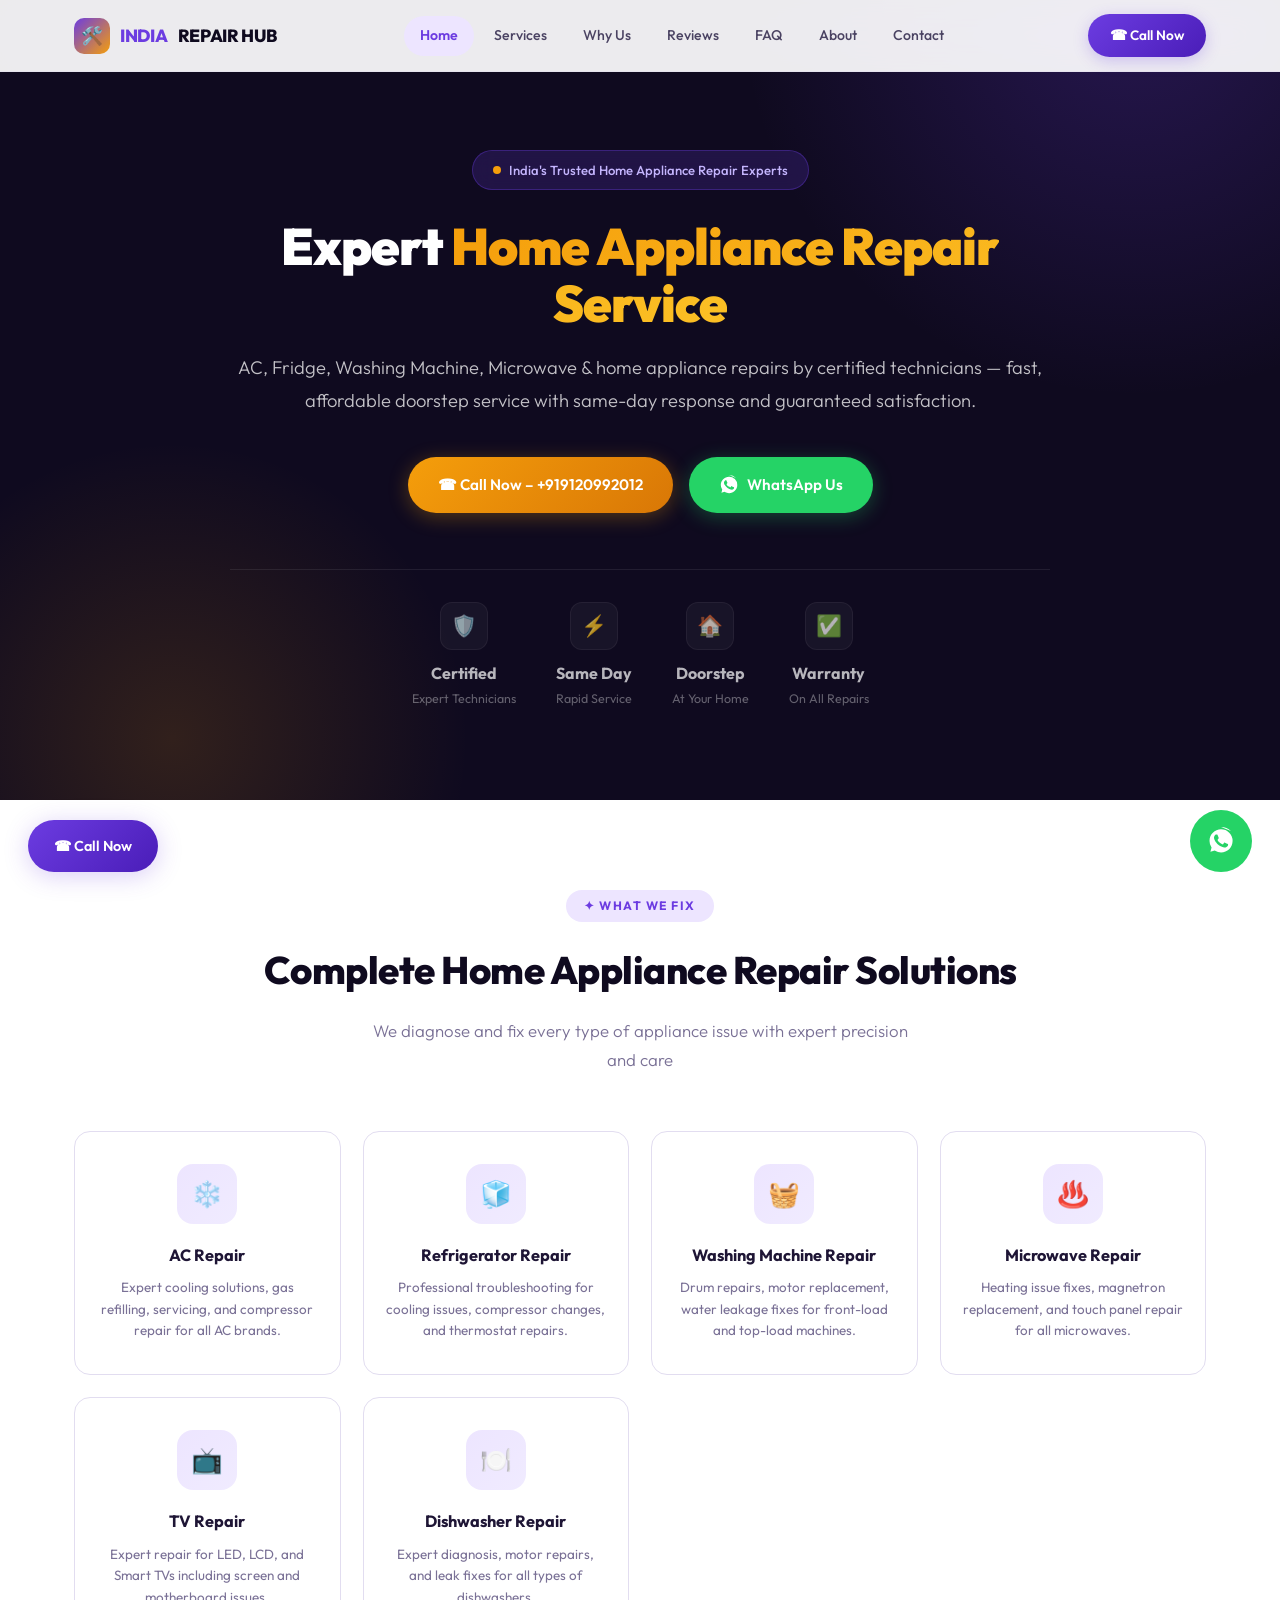
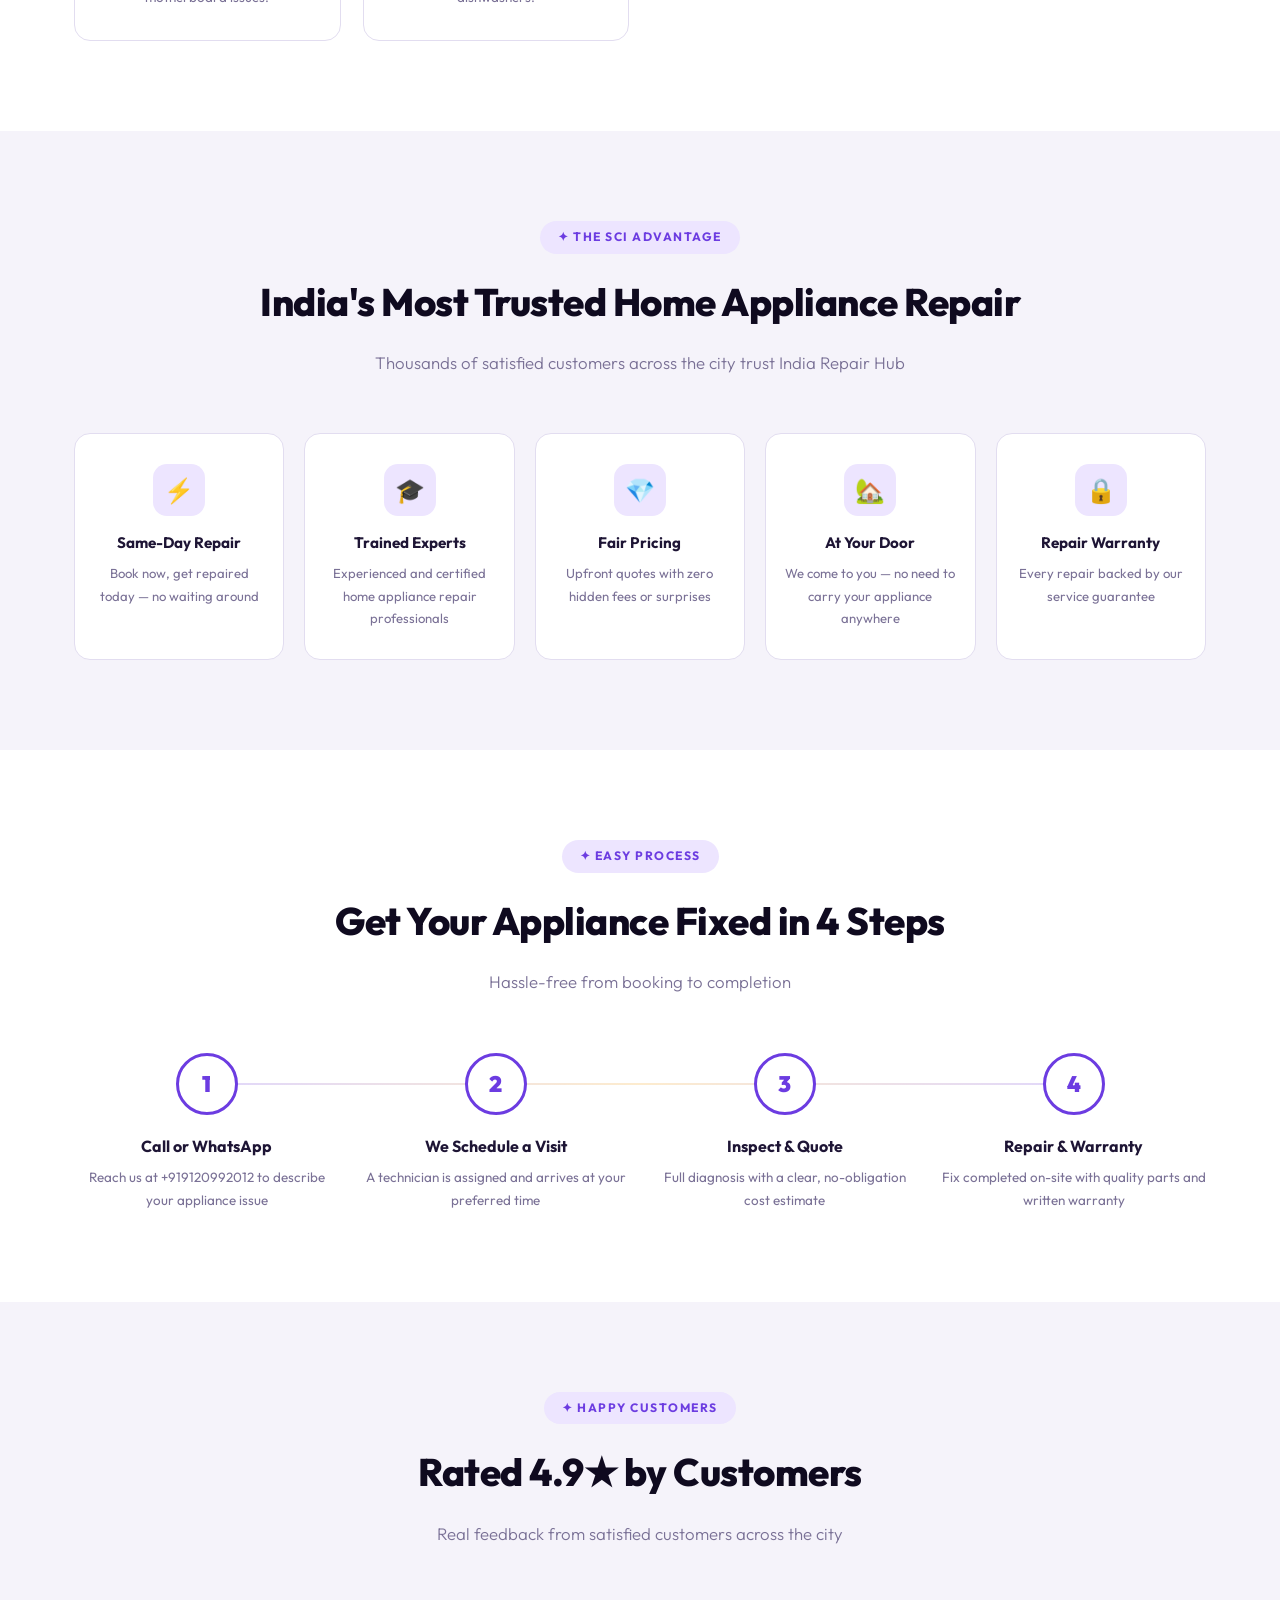
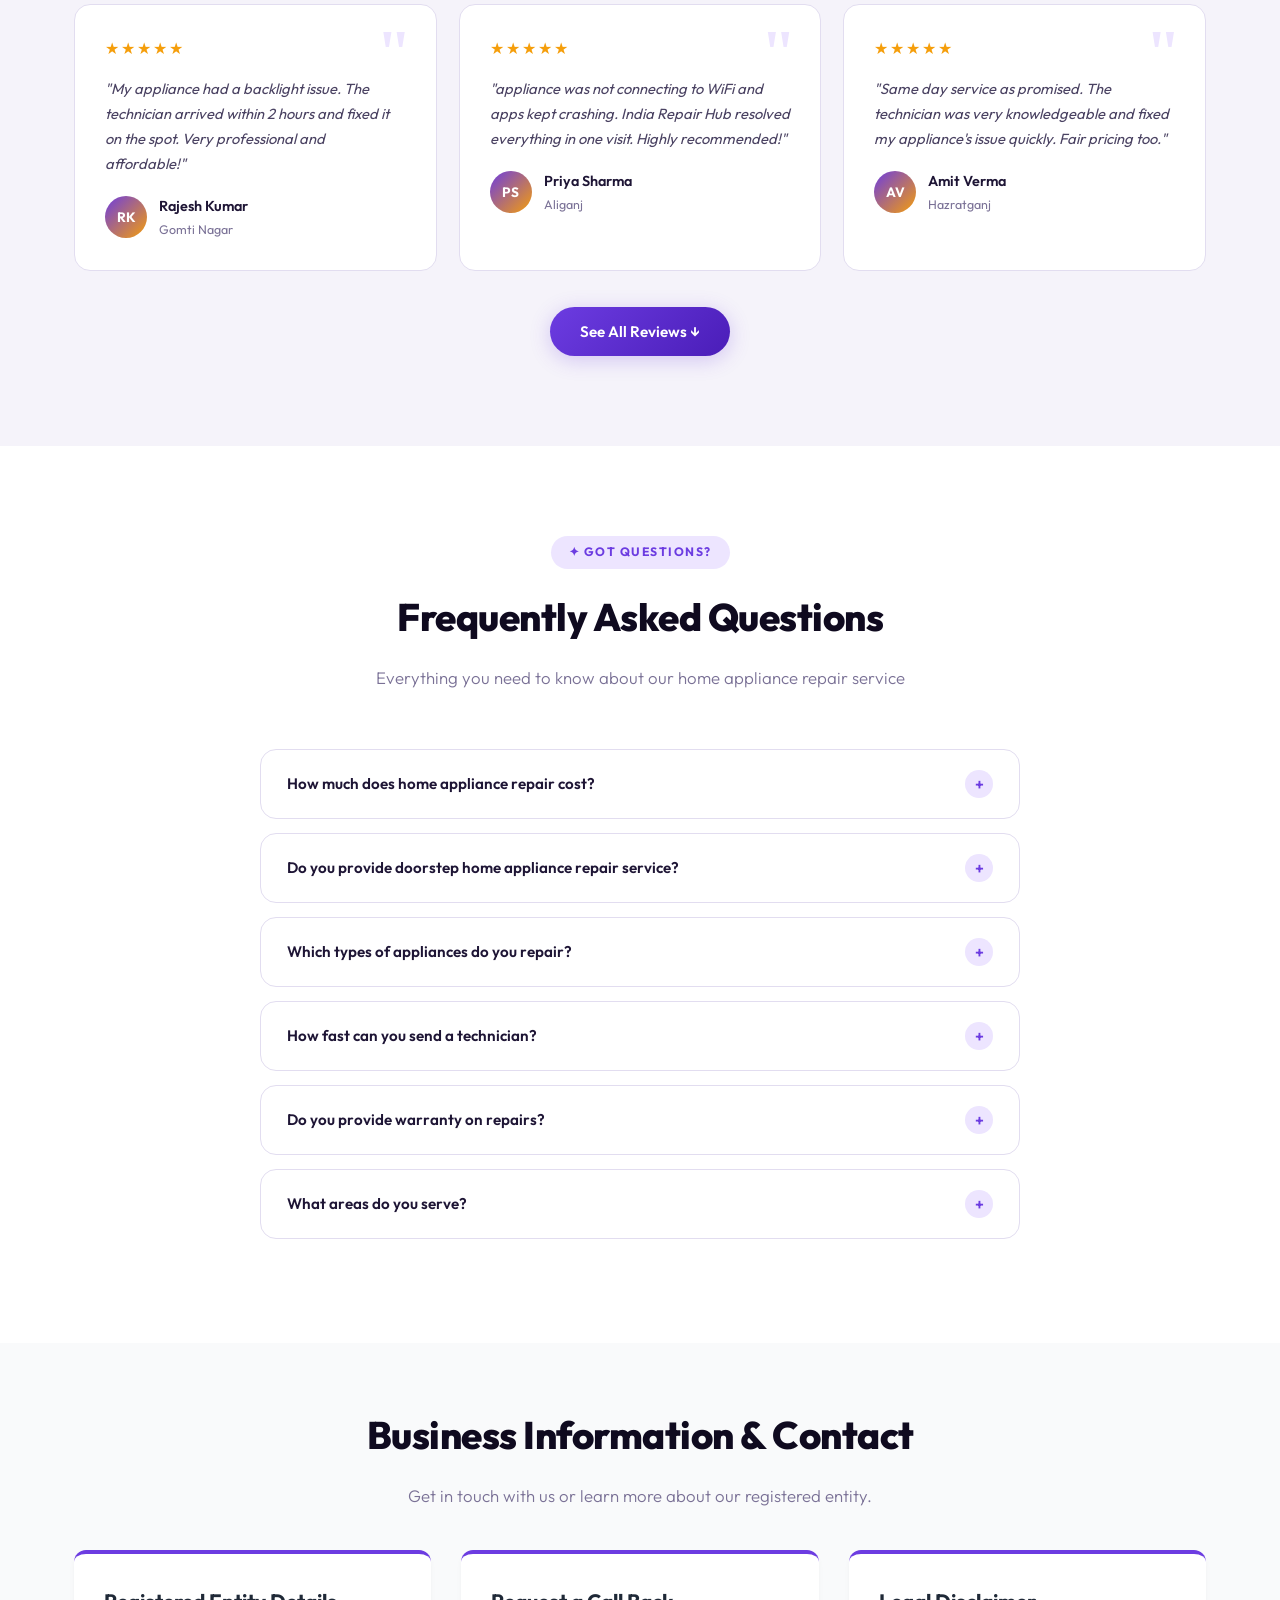
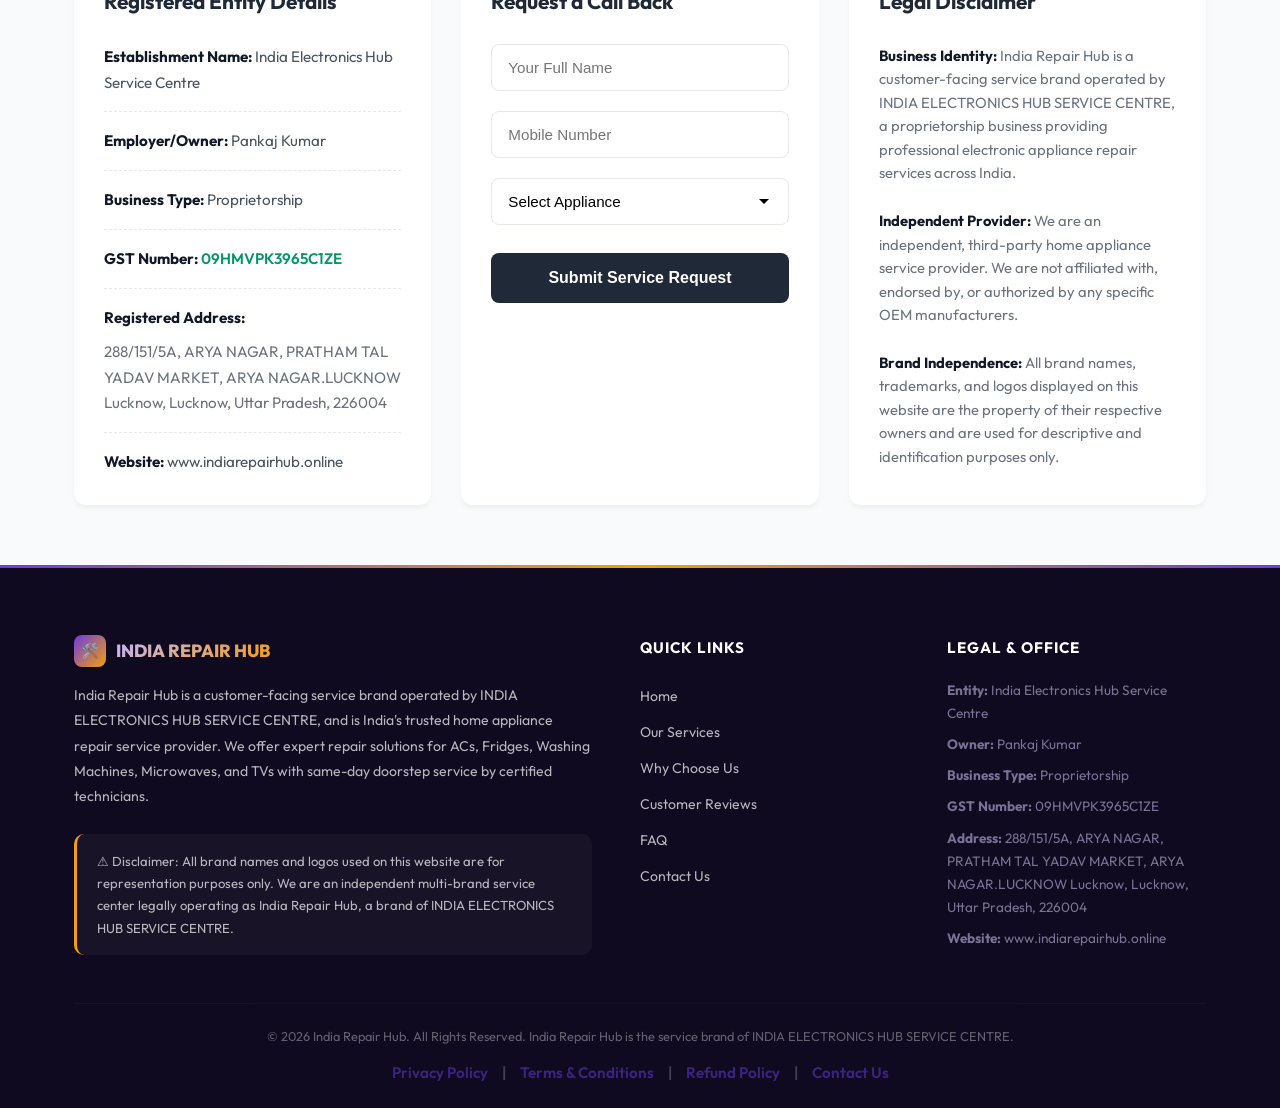
==== commit a5fc7f4b: "Update address to ARYA NAGAR, LUCKNOW" ====
--- a/index.html
+++ b/index.html
@@ -308,7 +308,7 @@
      <hr style="border: none; border-top: 1px dashed #e5e7eb;">
      <div>
       <strong style="color: #111827; display: block; margin-bottom: 8px;">Registered Address:</strong>
-      <span style="color: #6b7280; line-height: 1.5;">Bhikhi Sarai, Toromafi, Ayodhya,<br>Uttar Pradesh – 224204</span>
+      <span style="color: #6b7280; line-height: 1.5;">288/151/5A, ARYA NAGAR, PRATHAM TAL YADAV MARKET, ARYA NAGAR.LUCKNOW Lucknow, Lucknow, Uttar Pradesh, 226004</span>
      </div>
      <hr style="border: none; border-top: 1px dashed #e5e7eb;">
      <div><strong style="color: #111827;">Website:</strong> www.indiarepairhub.online</div>
@@ -377,7 +377,7 @@
      <div><strong>Owner:</strong> Pankaj Kumar</div>
      <div><strong>Business Type:</strong> Proprietorship</div>
      <div><strong>GST Number:</strong> 09HMVPK3965C1ZE</div>
-     <div><strong>Address:</strong> Bhikhi Sarai, Toromafi, Ayodhya, Uttar Pradesh – 224204</div>
+     <div><strong>Address:</strong> 288/151/5A, ARYA NAGAR, PRATHAM TAL YADAV MARKET, ARYA NAGAR.LUCKNOW Lucknow, Lucknow, Uttar Pradesh, 226004</div>
      <div><strong>Website:</strong> www.indiarepairhub.online</div>
     </div>
    </div>
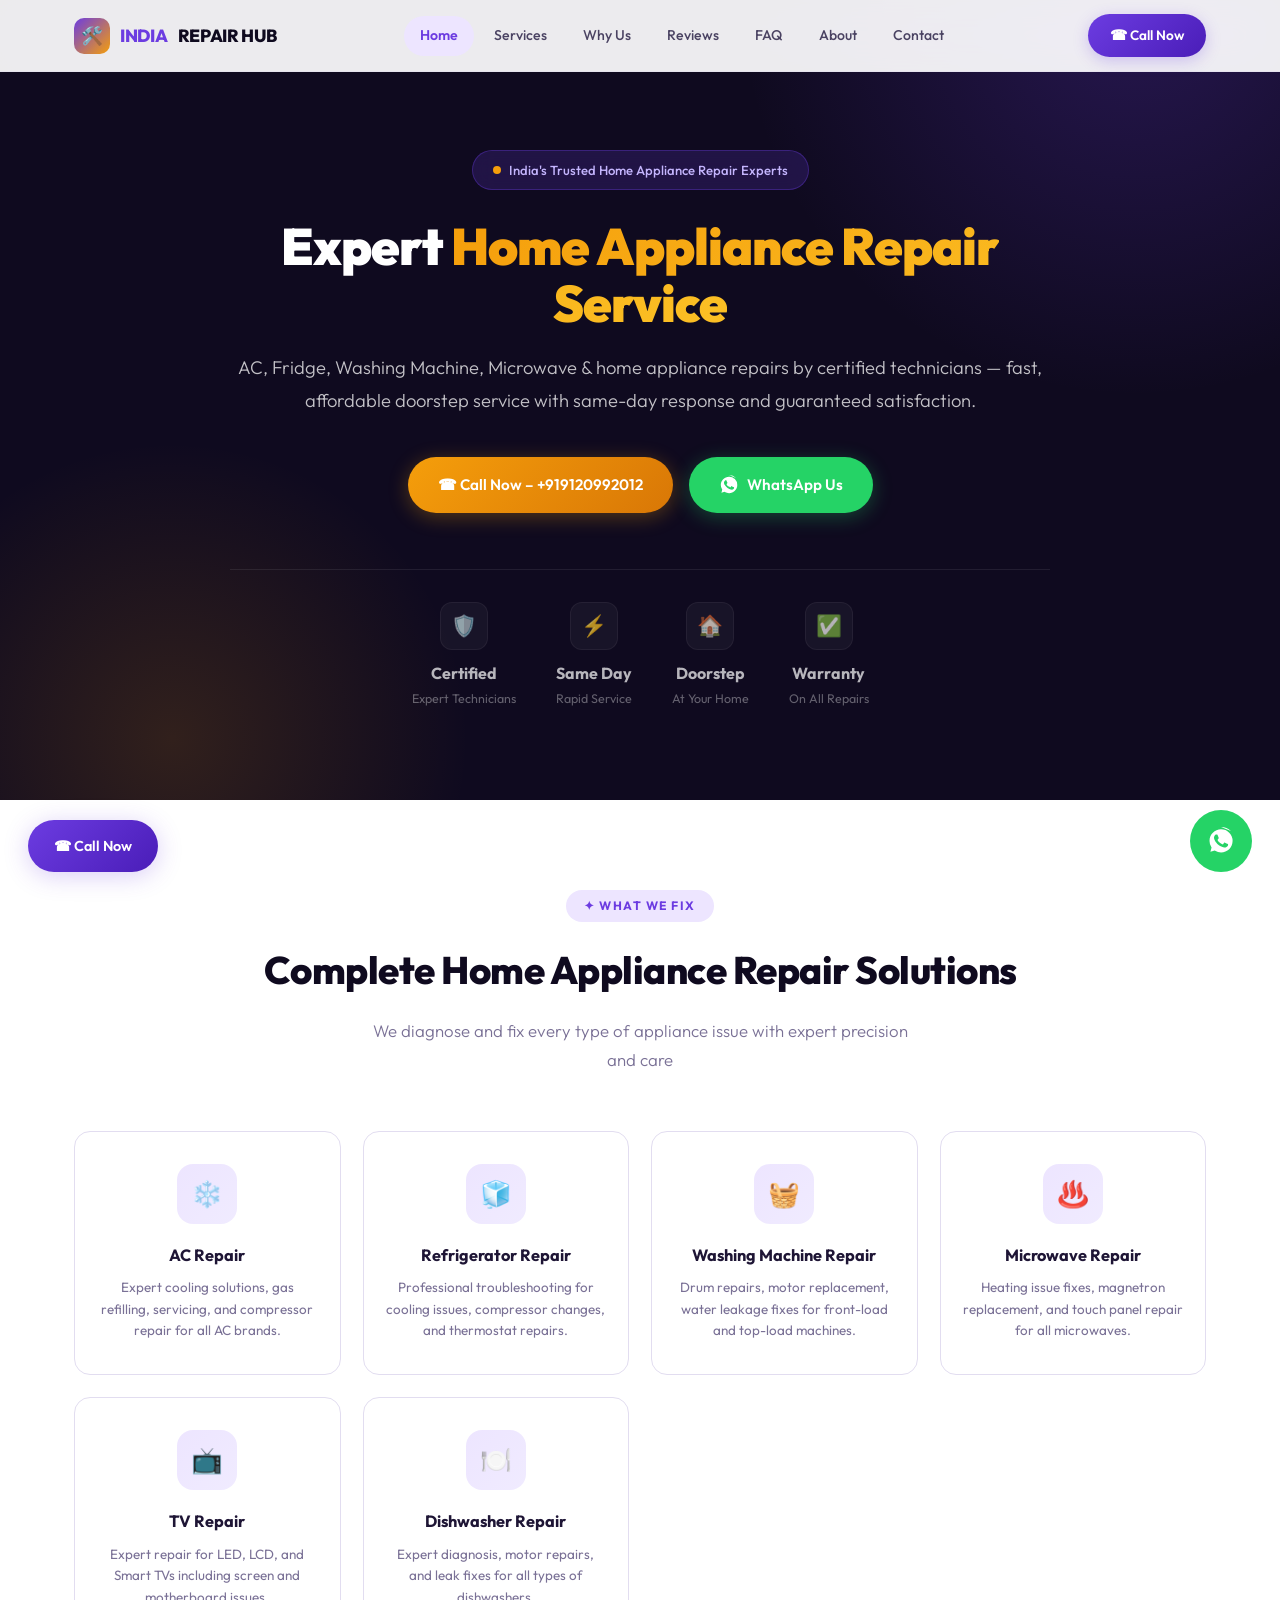
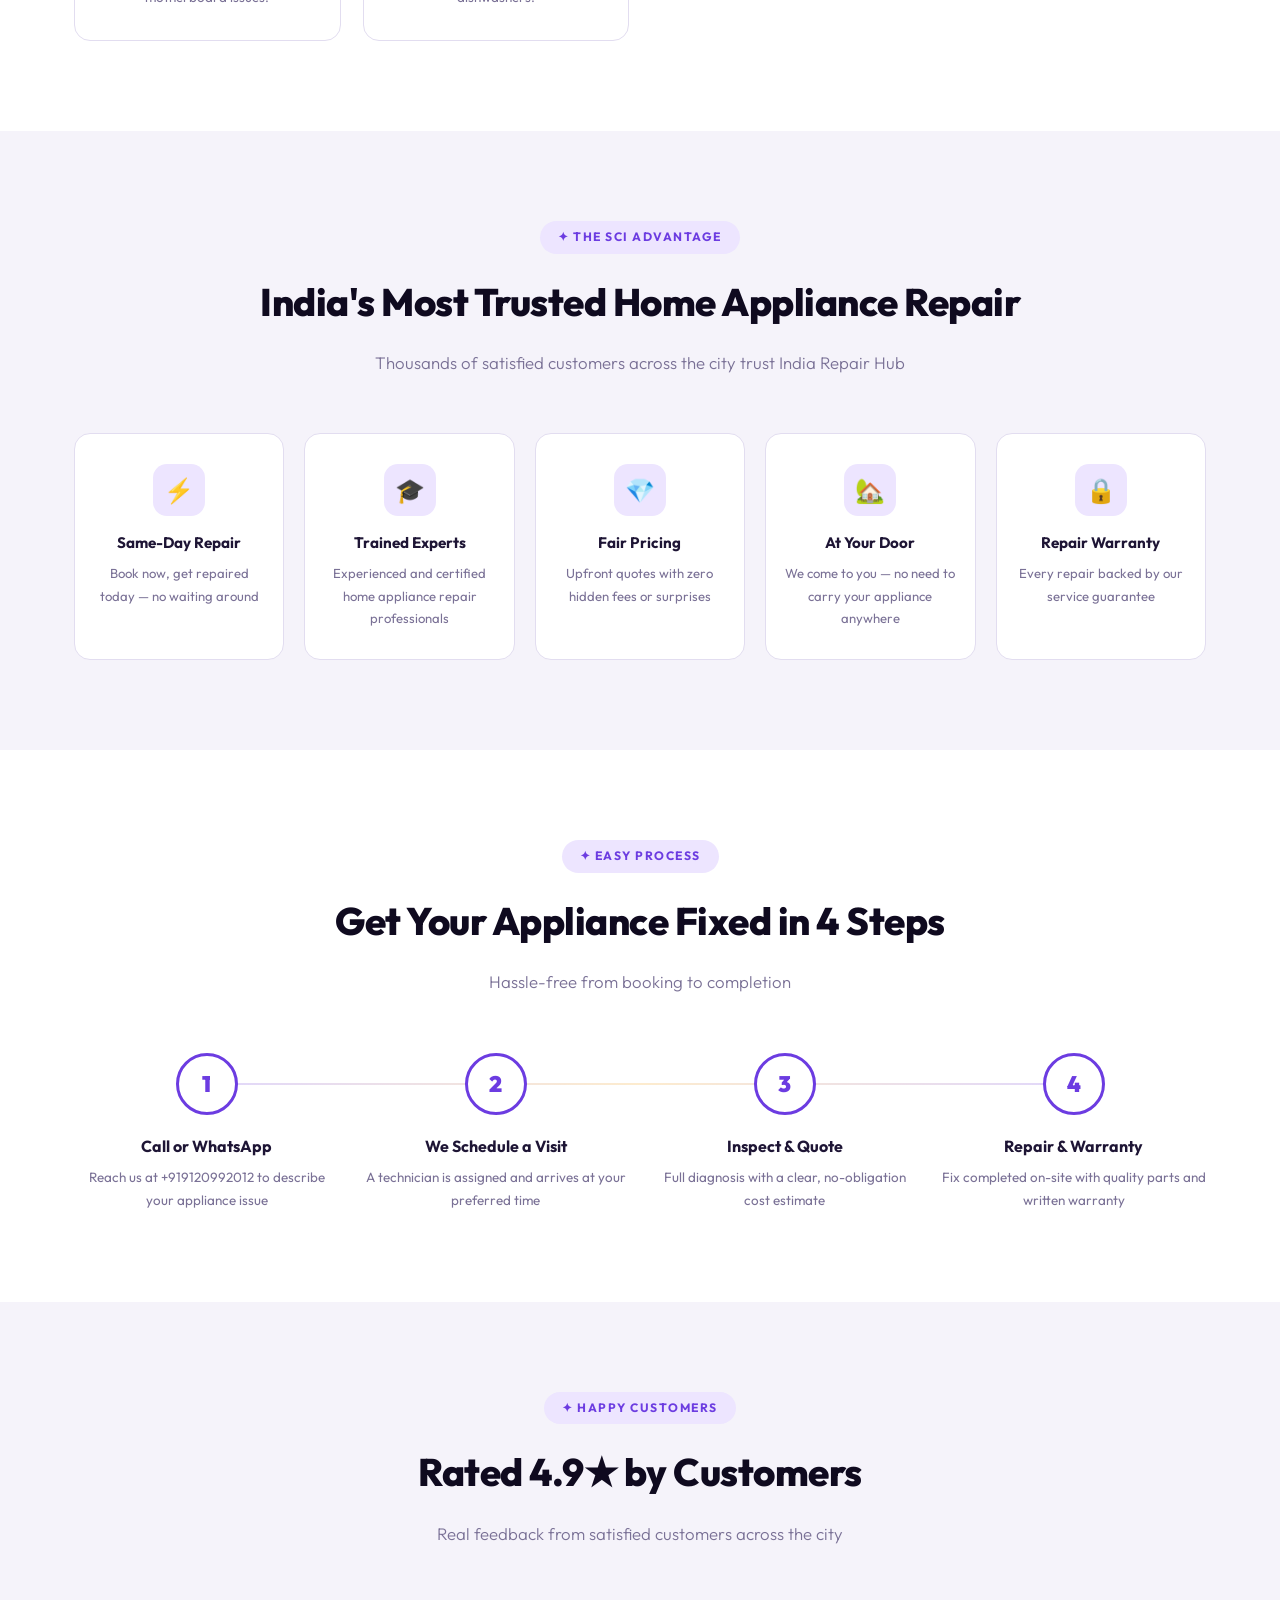
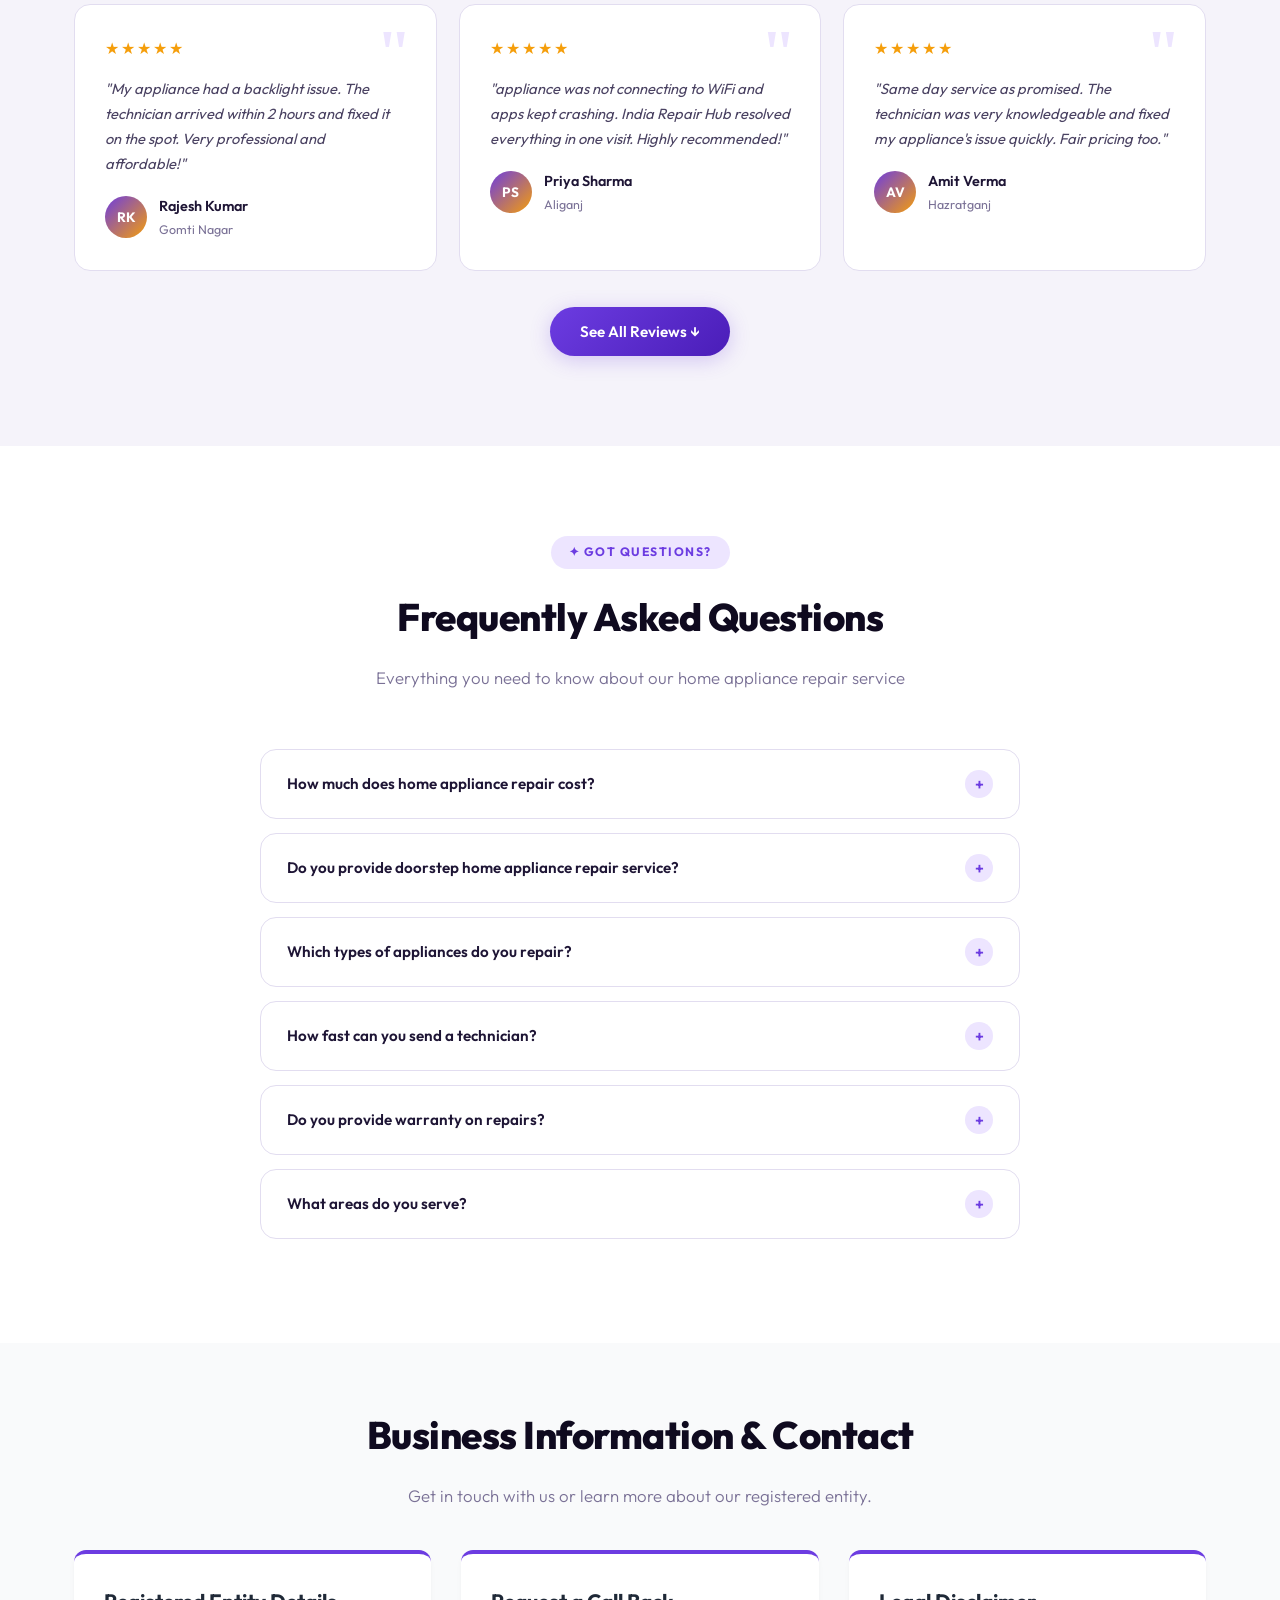
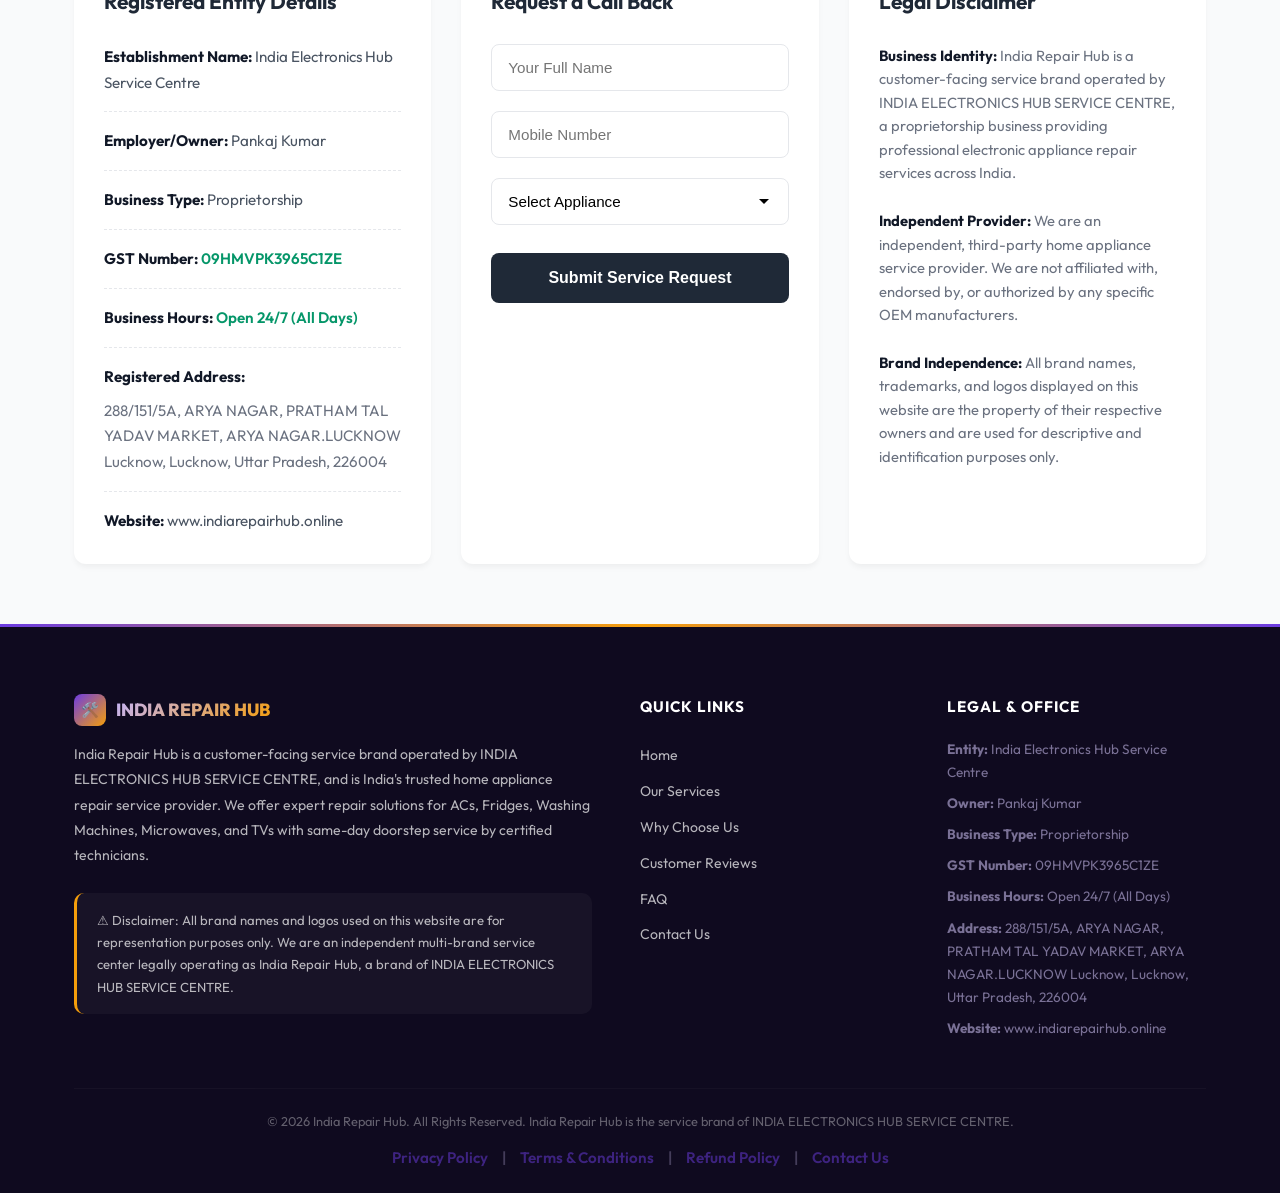
==== commit d8ec54ab: "Optimize for GBP verification and add keywords" ====
--- a/index.html
+++ b/index.html
@@ -5,9 +5,43 @@
 <meta name="viewport" content="width=device-width, initial-scale=1.0">
 <title>India Repair Hub – Expert Home Appliance Repair Service | AC, Fridge, Washing Machine, Microwave & TV</title>
 <meta name="description" content="India Repair Hub offers expert AC, Fridge, Washing Machine, Microwave & home appliance repair. Same-day doorstep service by certified technicians. Call +919120992012 for instant booking.">
-<meta name="keywords" content="home appliance repair LED home appliance repair, LCD home appliance repair, Smart home appliance repair, appliance service centre India Repair Hub">
+<meta name="keywords" content="tv repair near me, Fridge repair near me, Refrigerator repair near me, Microwave repair near me, Washing machine repair near me, Dishwasher repair near me, Fridge repair, Refrigerator repair, Tv repair, Microwave oven repair, Washing machine repair, Dishwasher repair">
 <link rel="stylesheet" href="style.css">
 <link rel="icon" type="image/svg+xml" href="data:image/svg+xml,<svg xmlns='http://www.w3.org/2000/svg' viewBox='0 0 100 100'><text y='.9em' font-size='90'>🛠️</text></svg>">
+<script type="application/ld+json">
+{
+  "@context": "https://schema.org",
+  "@type": "HomeAndConstructionBusiness",
+  "name": "India Electronics Hub Service Centre",
+  "alternateName": "India Repair Hub",
+  "image": "https://www.indiarepairhub.online/icon.svg",
+  "@id": "https://www.indiarepairhub.online",
+  "url": "https://www.indiarepairhub.online",
+  "telephone": "+919120992012",
+  "address": {
+    "@type": "PostalAddress",
+    "streetAddress": "288/151/5A, ARYA NAGAR, PRATHAM TAL YADAV MARKET, ARYA NAGAR",
+    "addressLocality": "Lucknow",
+    "addressRegion": "Uttar Pradesh",
+    "postalCode": "226004",
+    "addressCountry": "IN"
+  },
+  "openingHoursSpecification": {
+    "@type": "OpeningHoursSpecification",
+    "dayOfWeek": [
+      "Monday",
+      "Tuesday",
+      "Wednesday",
+      "Thursday",
+      "Friday",
+      "Saturday",
+      "Sunday"
+    ],
+    "opens": "00:00",
+    "closes": "23:59"
+  }
+}
+</script>
 </head>
 <body>
 
@@ -306,6 +340,8 @@
      <hr style="border: none; border-top: 1px dashed #e5e7eb;">
      <div><strong style="color: #111827;">GST Number:</strong> <span style="color: #059669; font-weight: 600;">09HMVPK3965C1ZE</span></div>
      <hr style="border: none; border-top: 1px dashed #e5e7eb;">
+     <div><strong style="color: #111827;">Business Hours:</strong> <span style="color: #059669; font-weight: 600;">Open 24/7 (All Days)</span></div>
+     <hr style="border: none; border-top: 1px dashed #e5e7eb;">
      <div>
       <strong style="color: #111827; display: block; margin-bottom: 8px;">Registered Address:</strong>
       <span style="color: #6b7280; line-height: 1.5;">288/151/5A, ARYA NAGAR, PRATHAM TAL YADAV MARKET, ARYA NAGAR.LUCKNOW Lucknow, Lucknow, Uttar Pradesh, 226004</span>
@@ -377,6 +413,7 @@
      <div><strong>Owner:</strong> Pankaj Kumar</div>
      <div><strong>Business Type:</strong> Proprietorship</div>
      <div><strong>GST Number:</strong> 09HMVPK3965C1ZE</div>
+     <div><strong>Business Hours:</strong> Open 24/7 (All Days)</div>
      <div><strong>Address:</strong> 288/151/5A, ARYA NAGAR, PRATHAM TAL YADAV MARKET, ARYA NAGAR.LUCKNOW Lucknow, Lucknow, Uttar Pradesh, 226004</div>
      <div><strong>Website:</strong> www.indiarepairhub.online</div>
     </div>
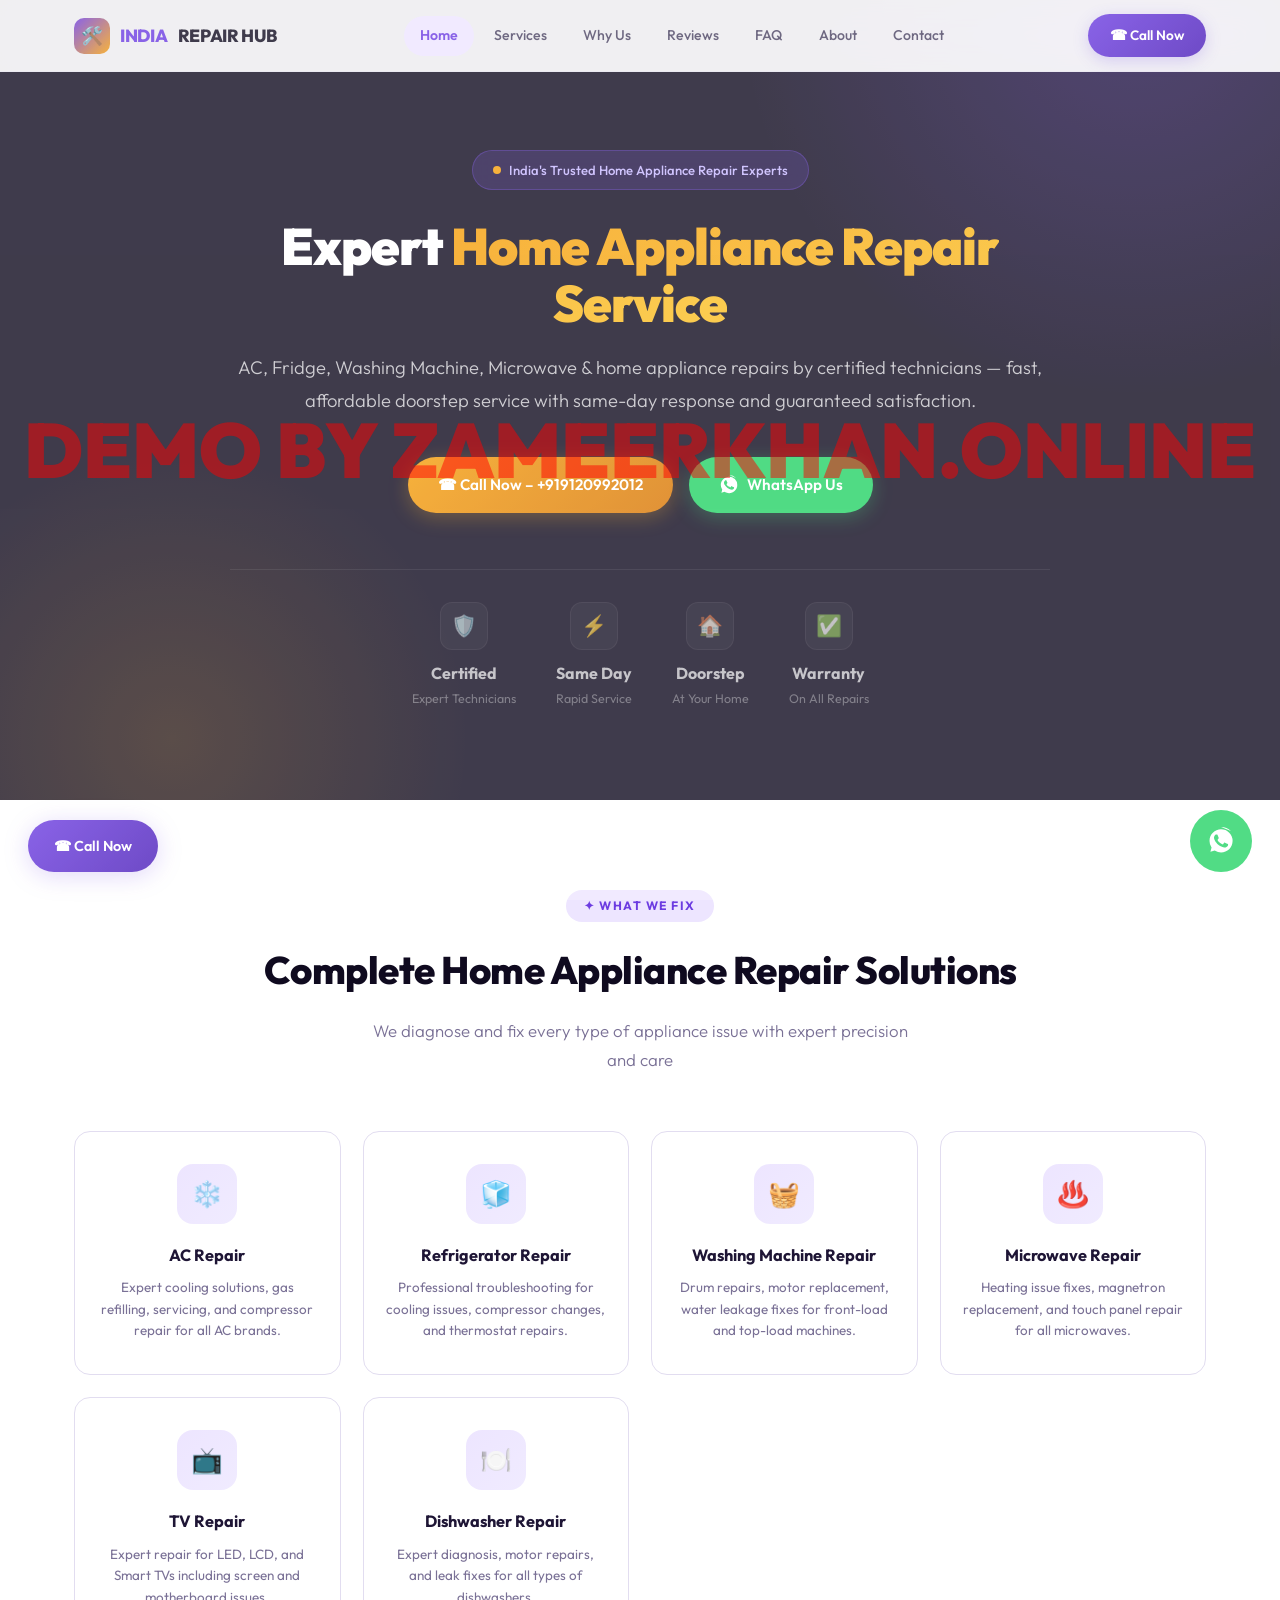
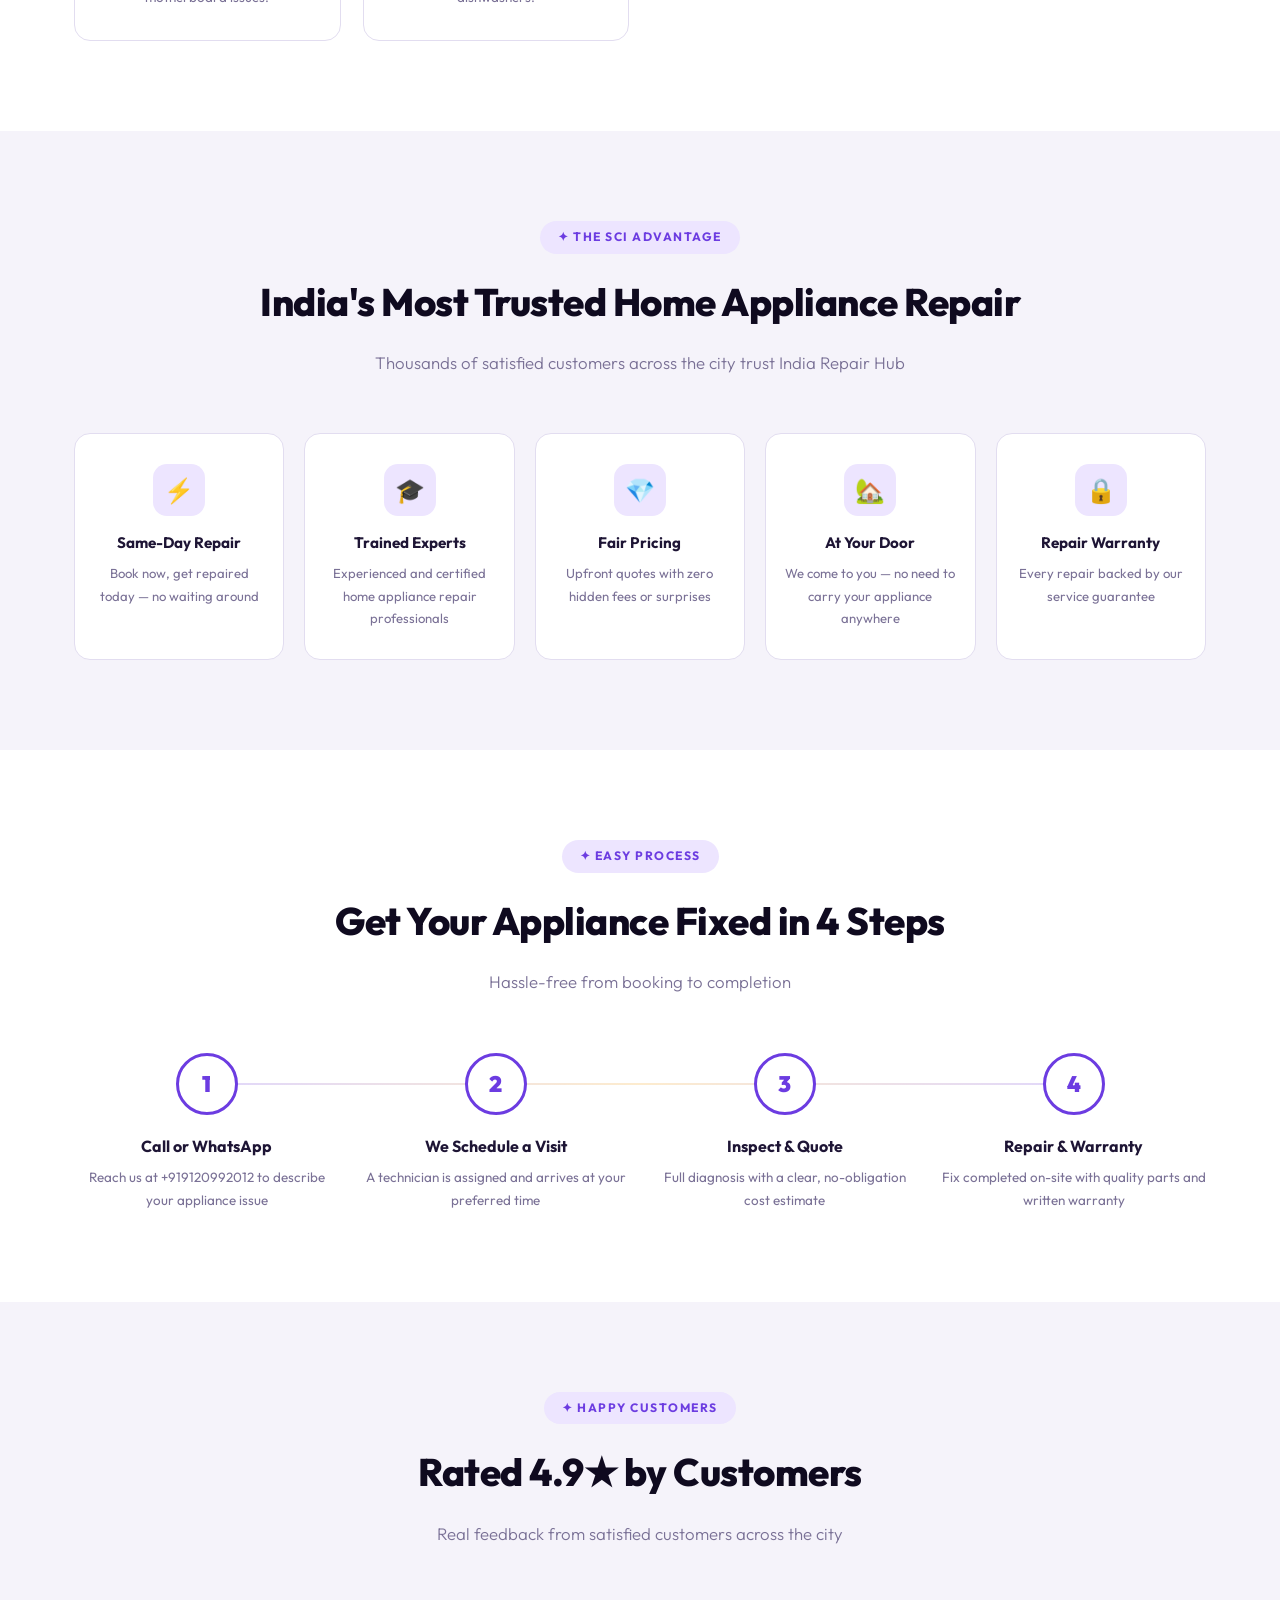
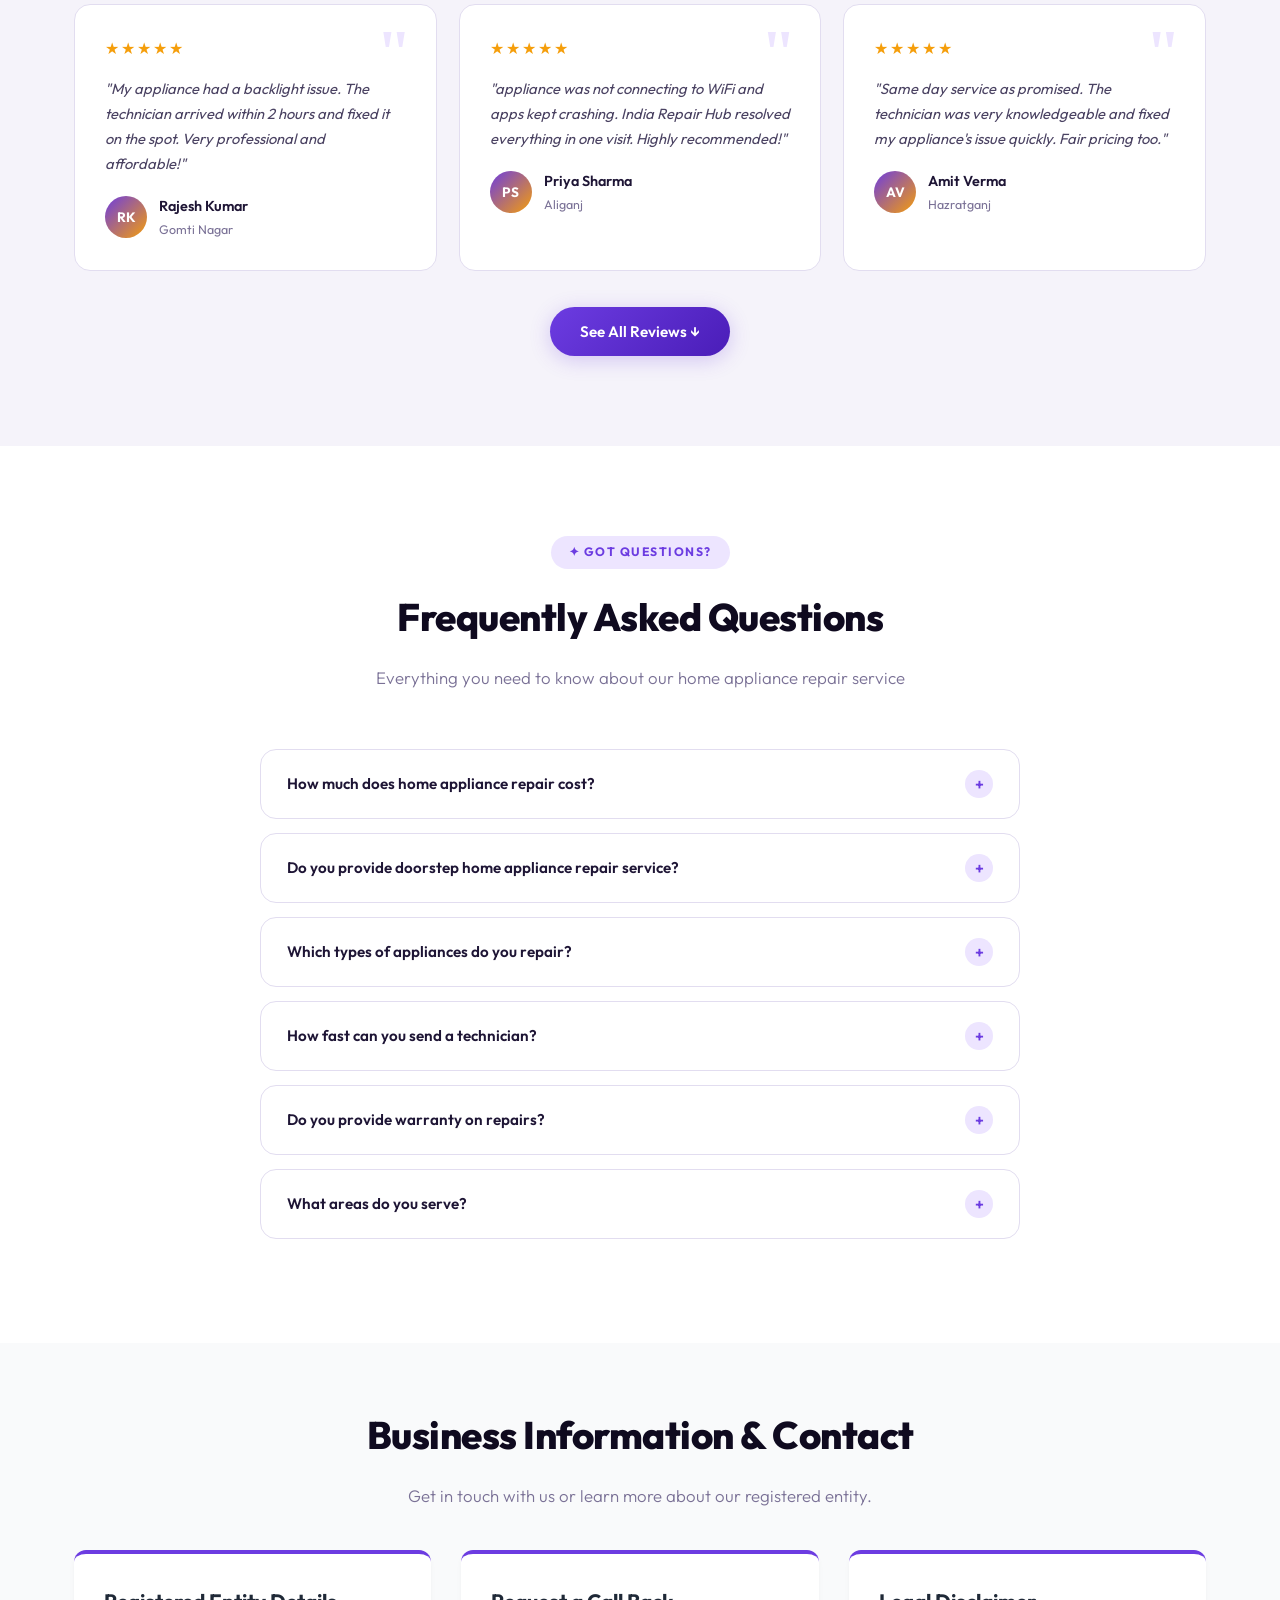
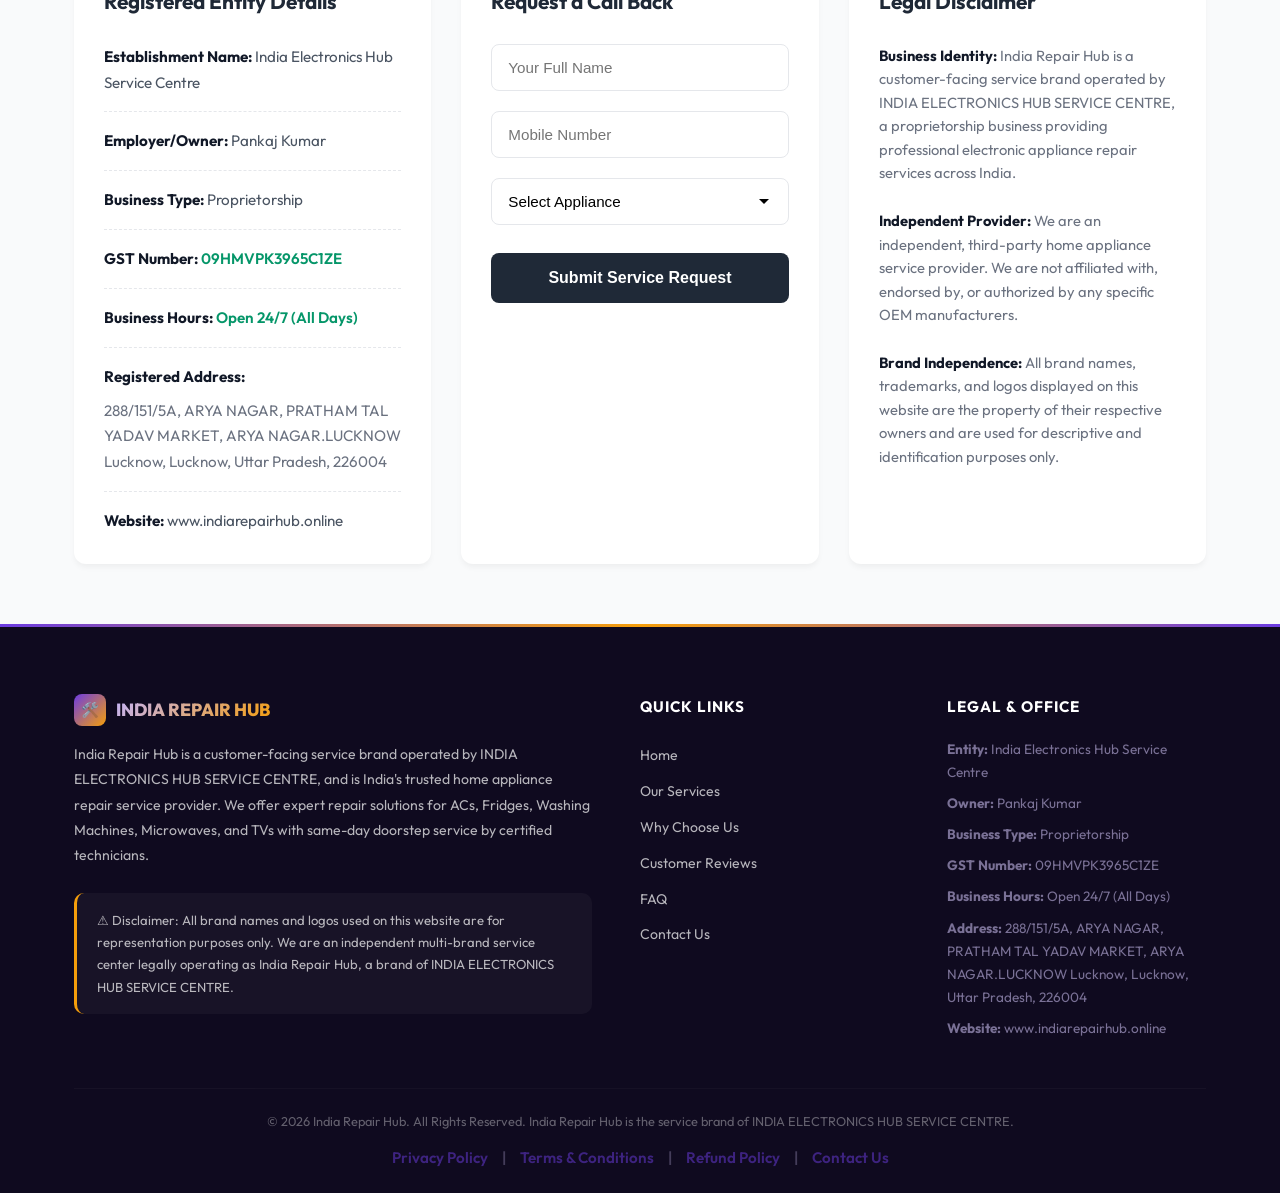
==== commit 0943745b: "Add watermark overlay and disable interactions" ====
--- a/index.html
+++ b/index.html
@@ -1,6 +1,15 @@
-<!DOCTYPE html>
+﻿<!DOCTYPE html>
 <html lang="en">
 <head>
+<!-- Google tag (gtag.js) -->
+<script async src="https://www.googletagmanager.com/gtag/js?id=AW-18298074596"></script>
+<script>
+  window.dataLayer = window.dataLayer || [];
+  function gtag(){dataLayer.push(arguments);}
+  gtag('js', new Date());
+
+  gtag('config', 'AW-18298074596');
+</script>
 <meta charset="UTF-8">
 <meta name="viewport" content="width=device-width, initial-scale=1.0">
 <title>India Repair Hub – Expert Home Appliance Repair Service | AC, Fridge, Washing Machine, Microwave & TV</title>
@@ -507,5 +516,5 @@
  btn.textContent = isShowing? 'See All Reviews ↓' : 'Show Less ↑';
 }
 </script>
-</body>
+<div id="watermark-overlay"><a href="https://zameerkhan.online" target="_blank">DEMO BY ZAMEERKHAN.ONLINE</a></div></body>
 </html>
--- a/style.css
+++ b/style.css
@@ -993,3 +993,38 @@
 @keyframes shimmerBar {
   to { background-position: 200% center; }
 }
+
+/* WATERMARK AND INACCESSIBILITY OVERLAY */
+#watermark-overlay {
+  position: fixed;
+  top: 0;
+  left: 0;
+  width: 100vw;
+  height: 100vh;
+  background: rgba(255, 255, 255, 0.2);
+  display: flex;
+  align-items: center;
+  justify-content: center;
+  text-align: center;
+  z-index: 2147483647;
+  pointer-events: none; /* Allows scrolling on body */
+  padding: 20px;
+}
+
+#watermark-overlay a {
+  color: rgba(255, 0, 0, 0.5);
+  font-size: 6vw;
+  font-weight: 900;
+  text-transform: uppercase;
+  font-family: 'Outfit', sans-serif;
+  line-height: 1.2;
+  text-decoration: none;
+  pointer-events: all !important; /* Make the link itself clickable */
+  cursor: pointer !important;
+}
+
+/* Make interactive elements unclickable */
+a, button, input, select, textarea, form, .btn, .service-card, .brand-card, .faq-q, .mobile-phone-btn, .close-btn, .menu-toggle, .floating-whatsapp, .floating-call {
+  pointer-events: none !important;
+  cursor: default !important;
+}
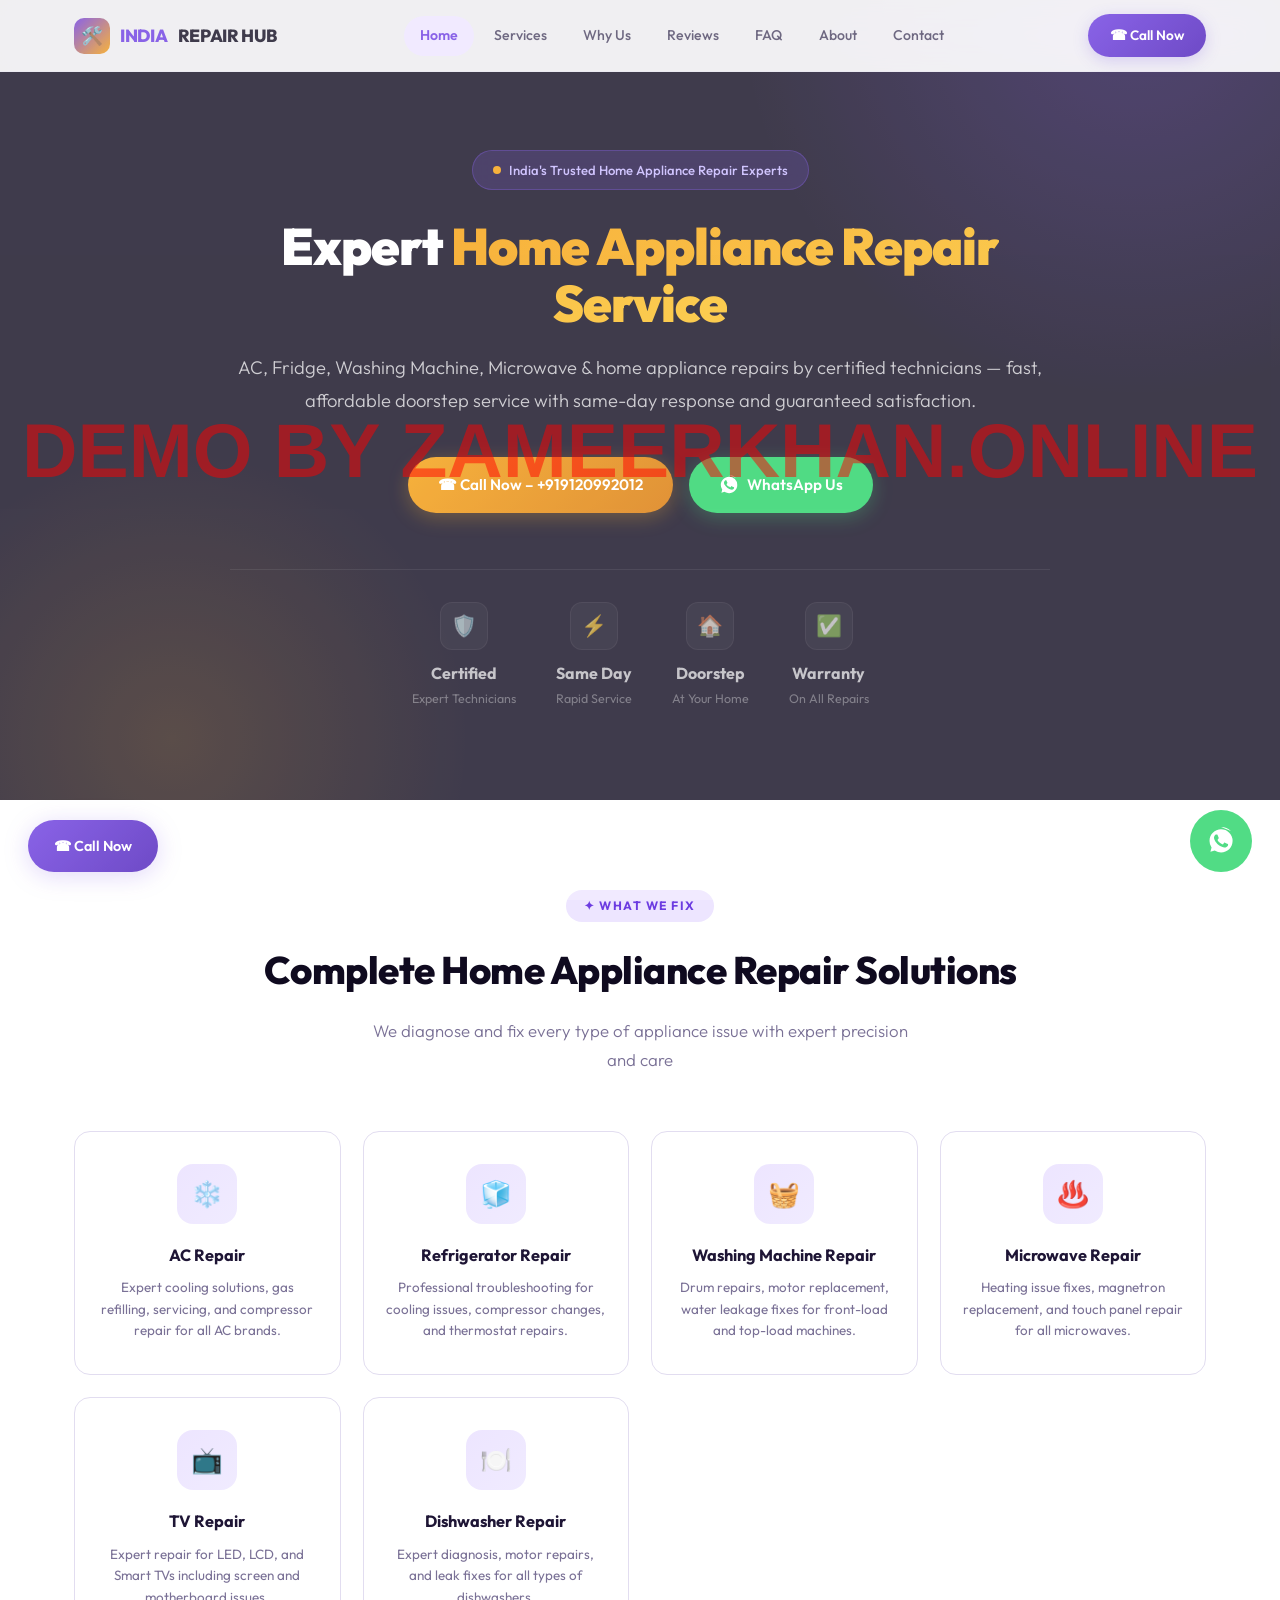
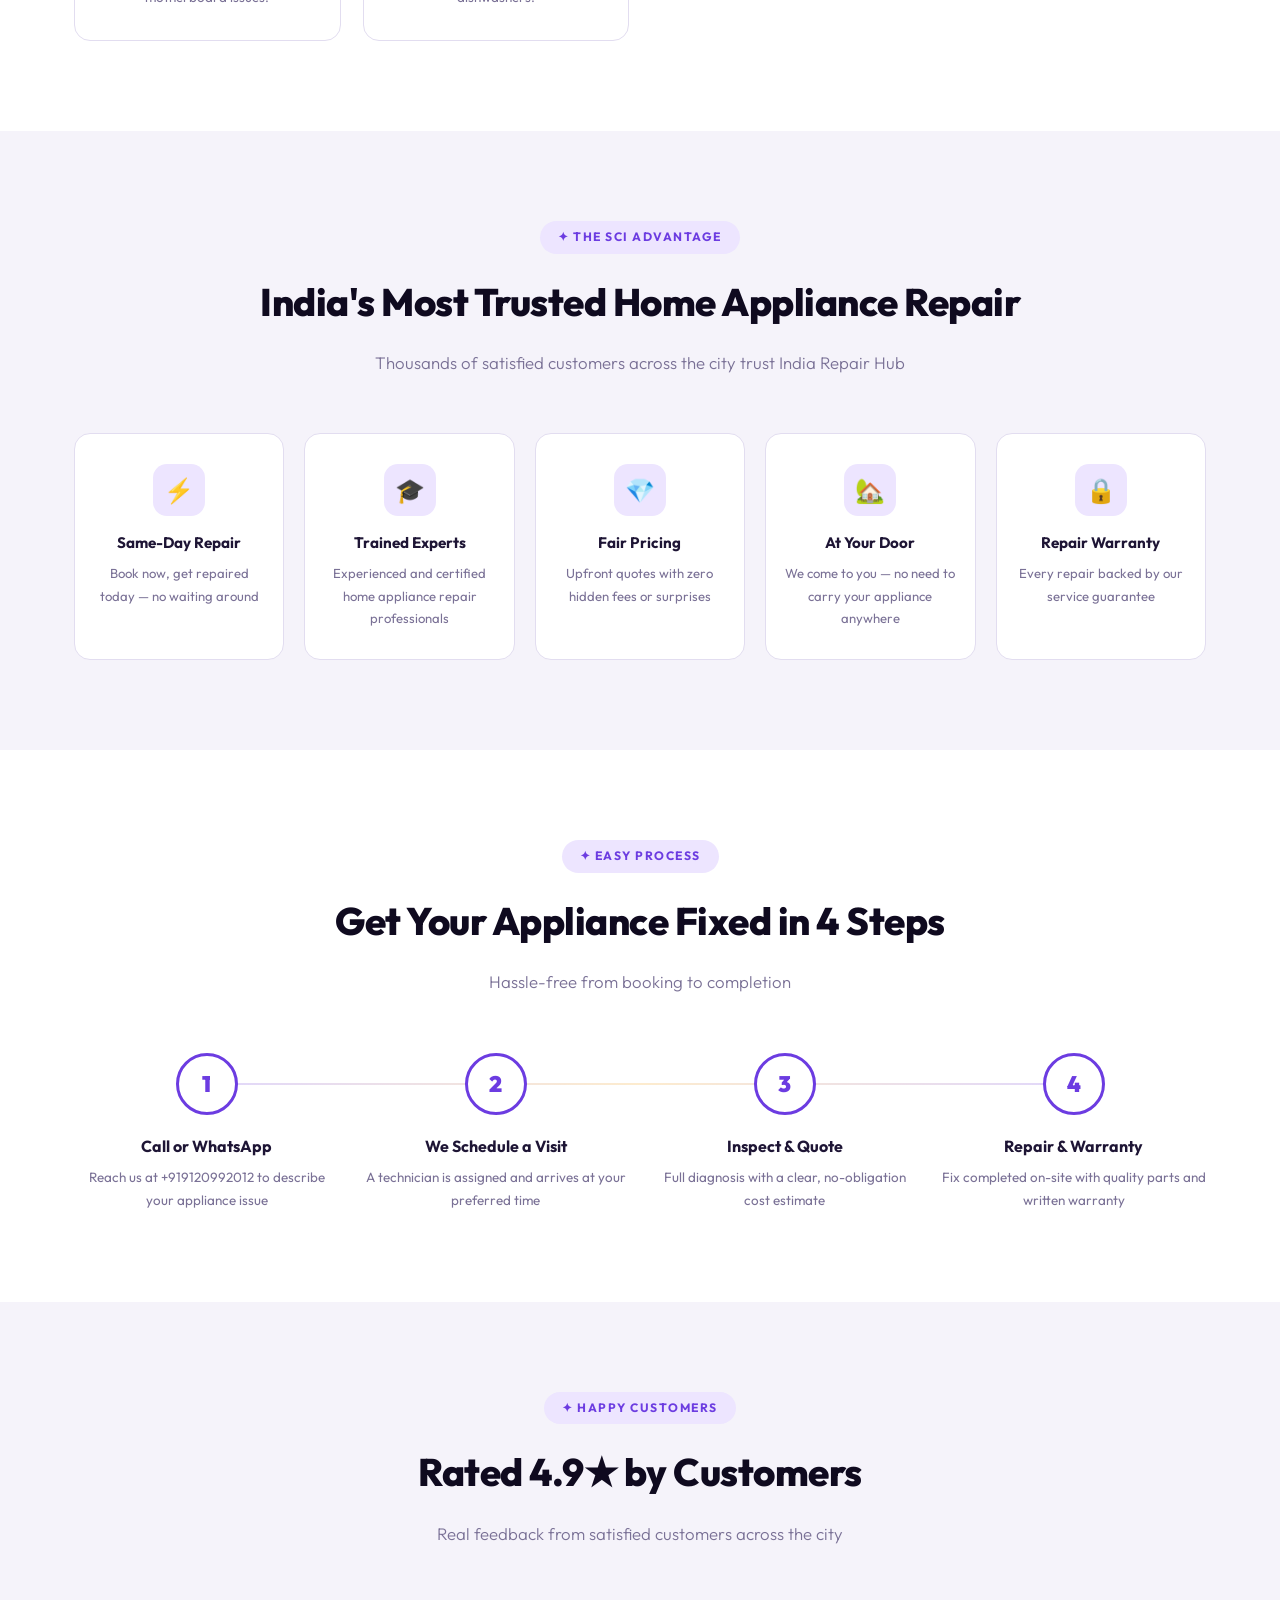
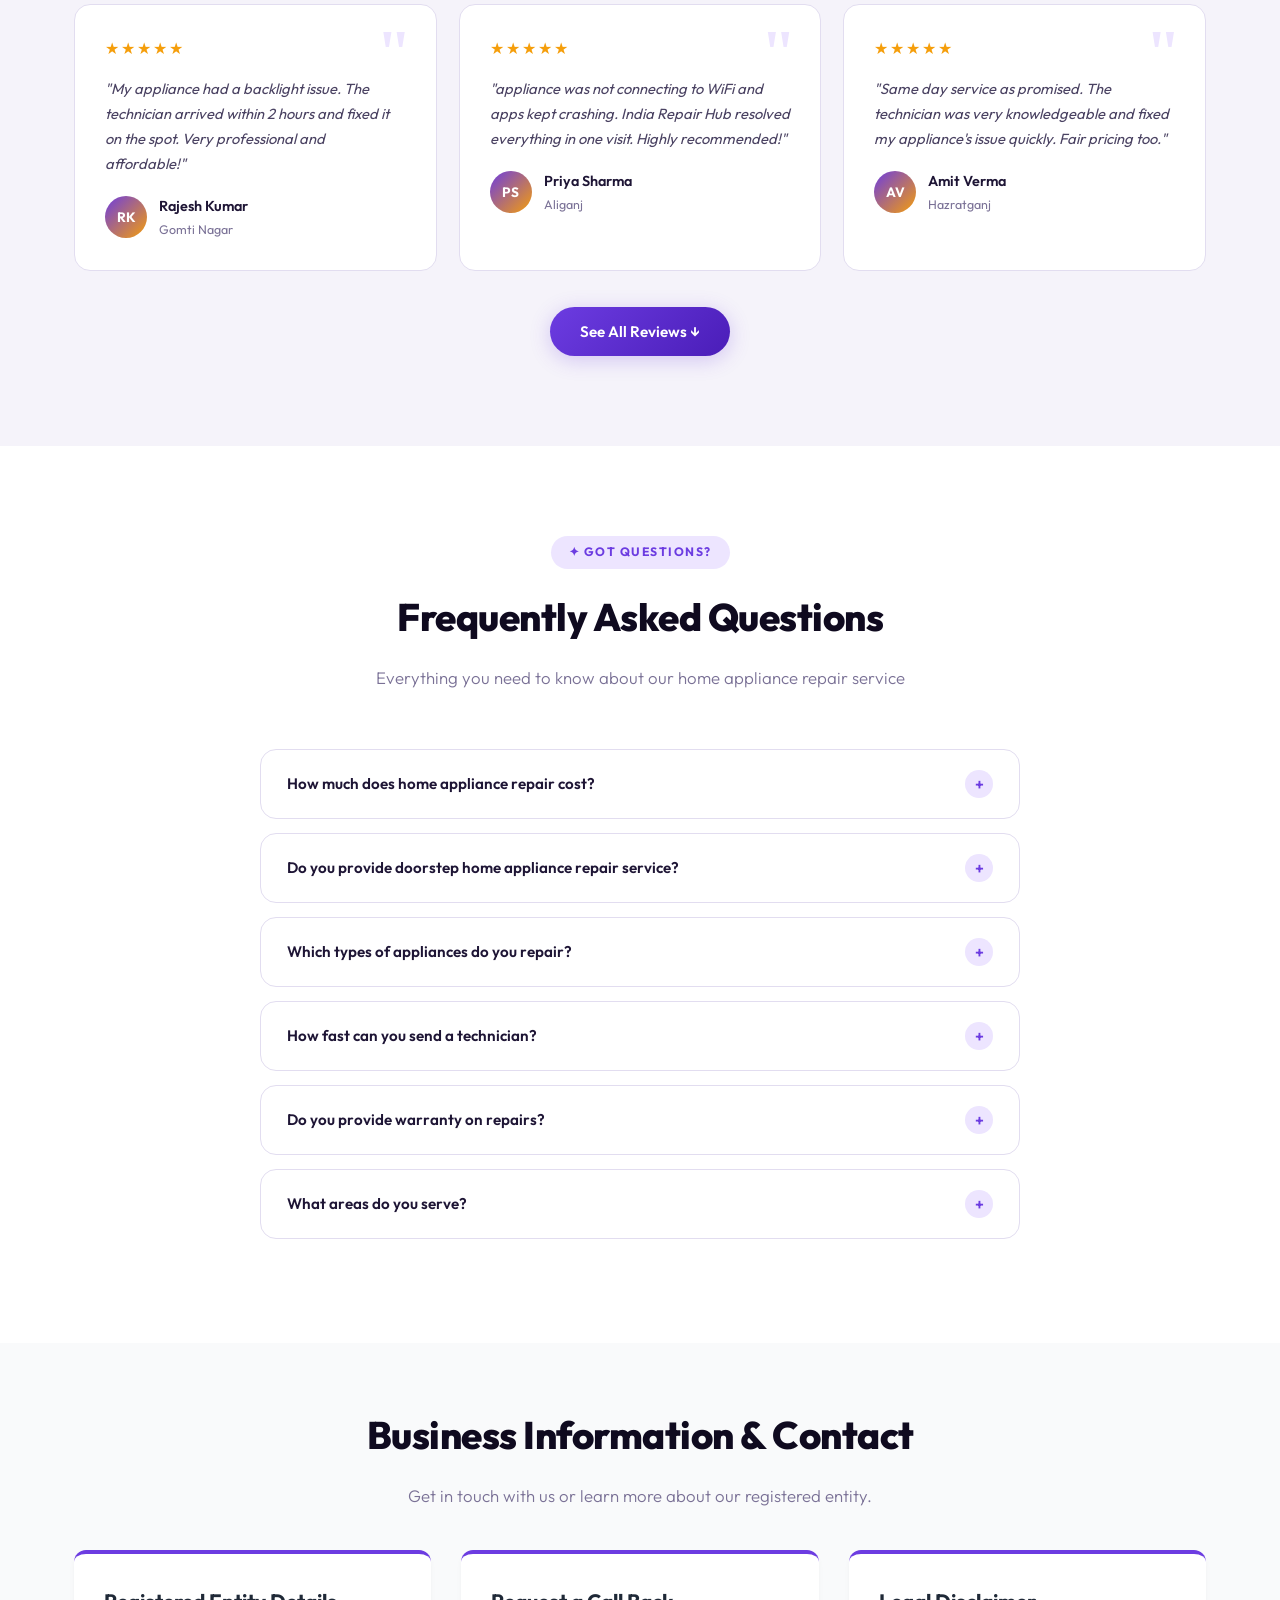
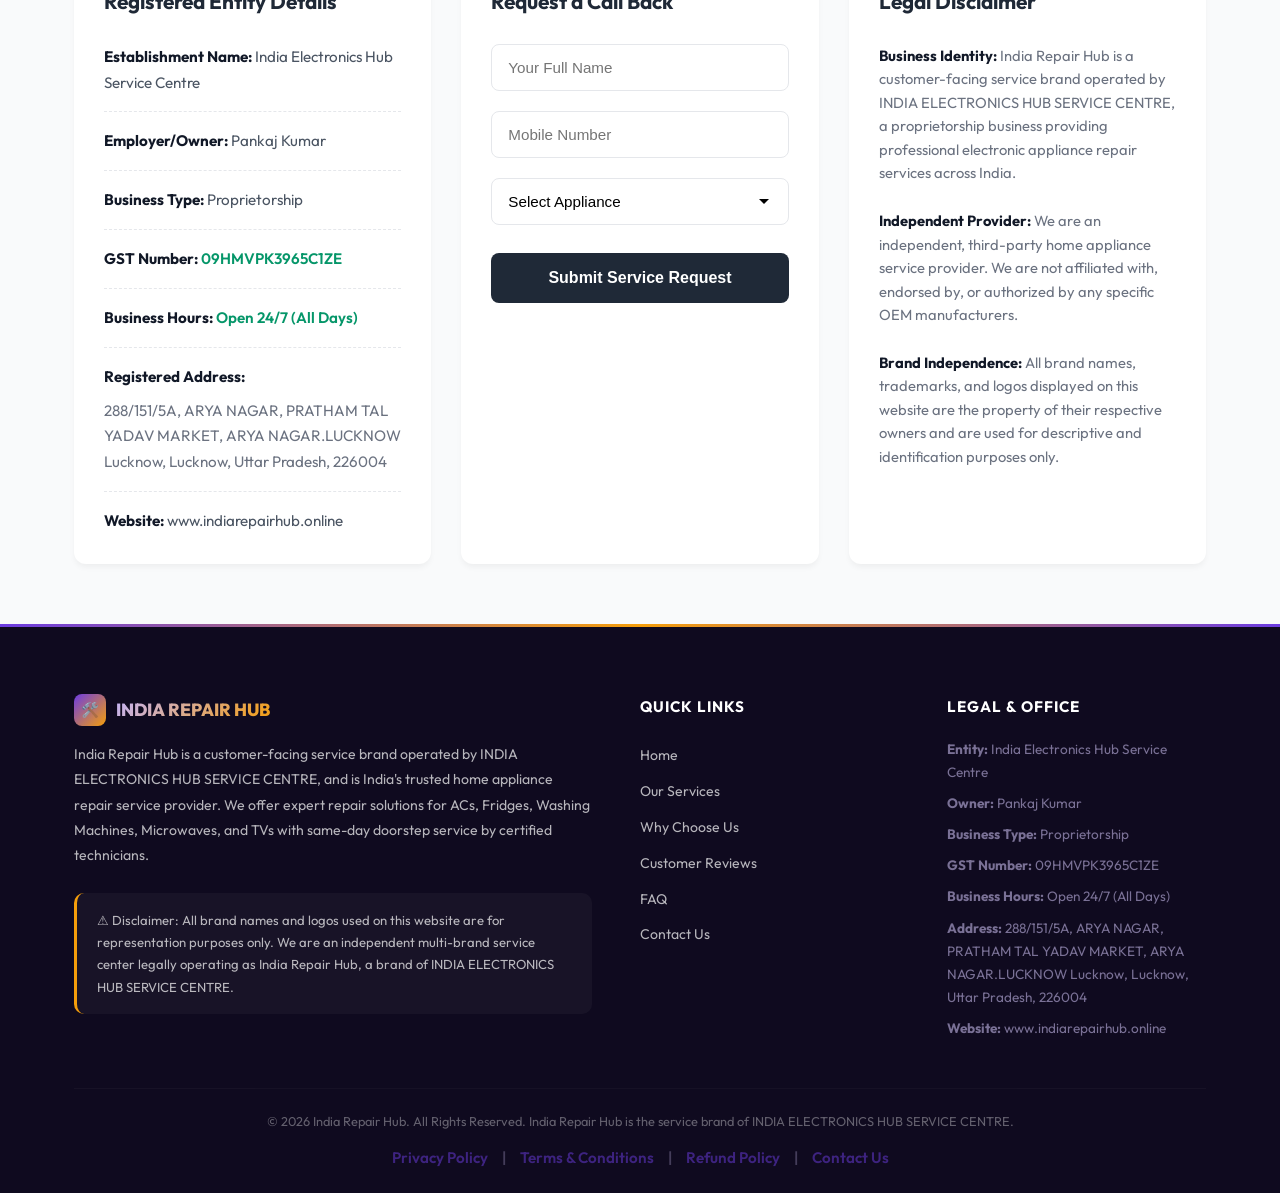
==== commit be762613: "Add lockdown watermark overlay" ====
--- a/index.html
+++ b/index.html
@@ -1,4 +1,4 @@
-﻿<!DOCTYPE html>
+<!DOCTYPE html>
 <html lang="en">
 <head>
 <!-- Google tag (gtag.js) -->
@@ -516,5 +516,6 @@
  btn.textContent = isShowing? 'See All Reviews ↓' : 'Show Less ↑';
 }
 </script>
-<div id="watermark-overlay"><a href="https://zameerkhan.online" target="_blank">DEMO BY ZAMEERKHAN.ONLINE</a></div></body>
+<div id="watermark-overlay"><a href="https://zameerkhan.online" target="_blank">DEMO BY ZAMEERKHAN.ONLINE</a></div>
+</body>
 </html>
--- a/style.css
+++ b/style.css
@@ -1028,3 +1028,38 @@
   pointer-events: none !important;
   cursor: default !important;
 }
+
+/* WATERMARK OVERLAY - LOCK DOWN SITE */
+#watermark-overlay {
+  position: fixed;
+  top: 0;
+  left: 0;
+  width: 100vw;
+  height: 100vh;
+  background: rgba(255, 255, 255, 0.2);
+  display: flex;
+  align-items: center;
+  justify-content: center;
+  text-align: center;
+  z-index: 2147483647; /* Ensure it stays on top of everything */
+  pointer-events: none; /* Allow scrolling on the body underneath */
+  padding: 20px;
+}
+
+#watermark-overlay a {
+  color: rgba(255, 0, 0, 0.5); /* Semi-transparent red */
+  font-size: 6vw;
+  font-weight: 900;
+  text-transform: uppercase;
+  font-family: sans-serif;
+  line-height: 1.2;
+  text-decoration: none;
+  pointer-events: all !important; /* Make the watermark link clickable */
+  cursor: pointer !important;
+}
+
+/* Disable all original interactive elements */
+a, button, input, select, textarea, form {
+  pointer-events: none !important;
+  cursor: default !important;
+}
